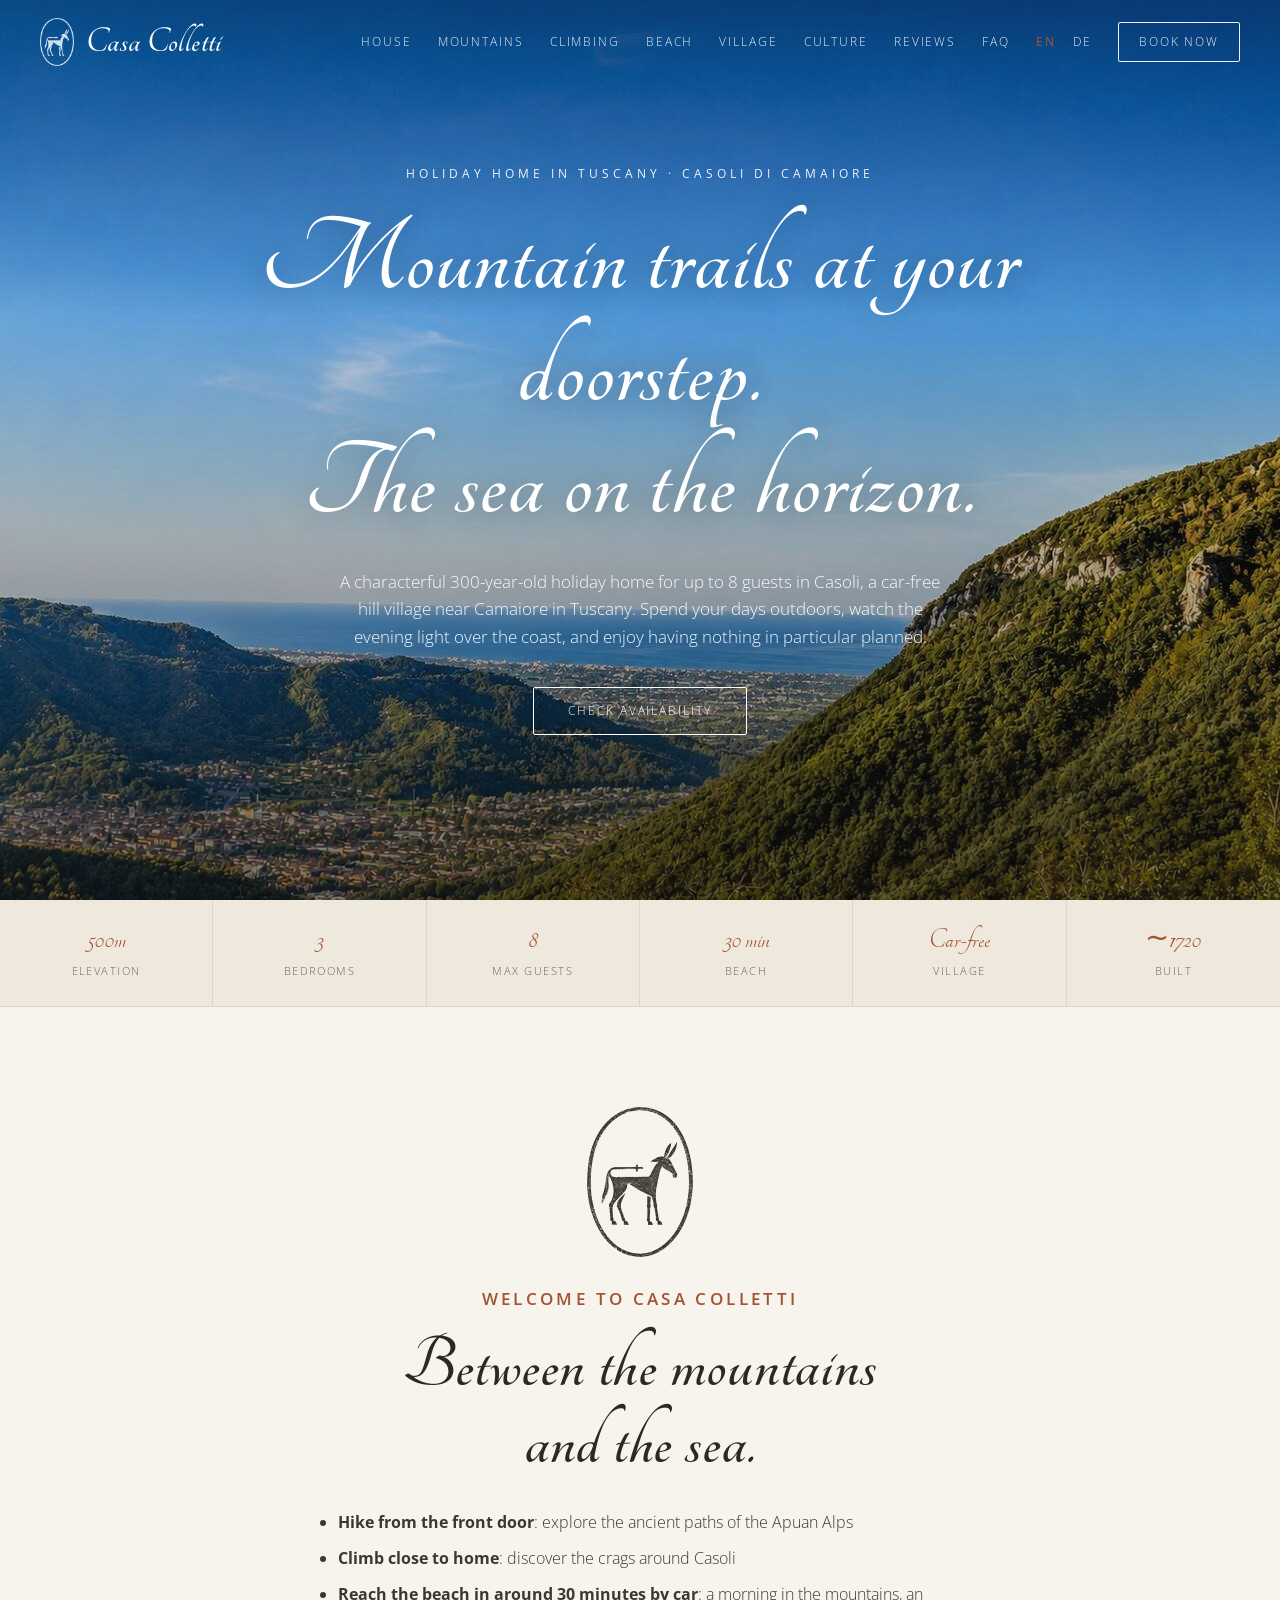
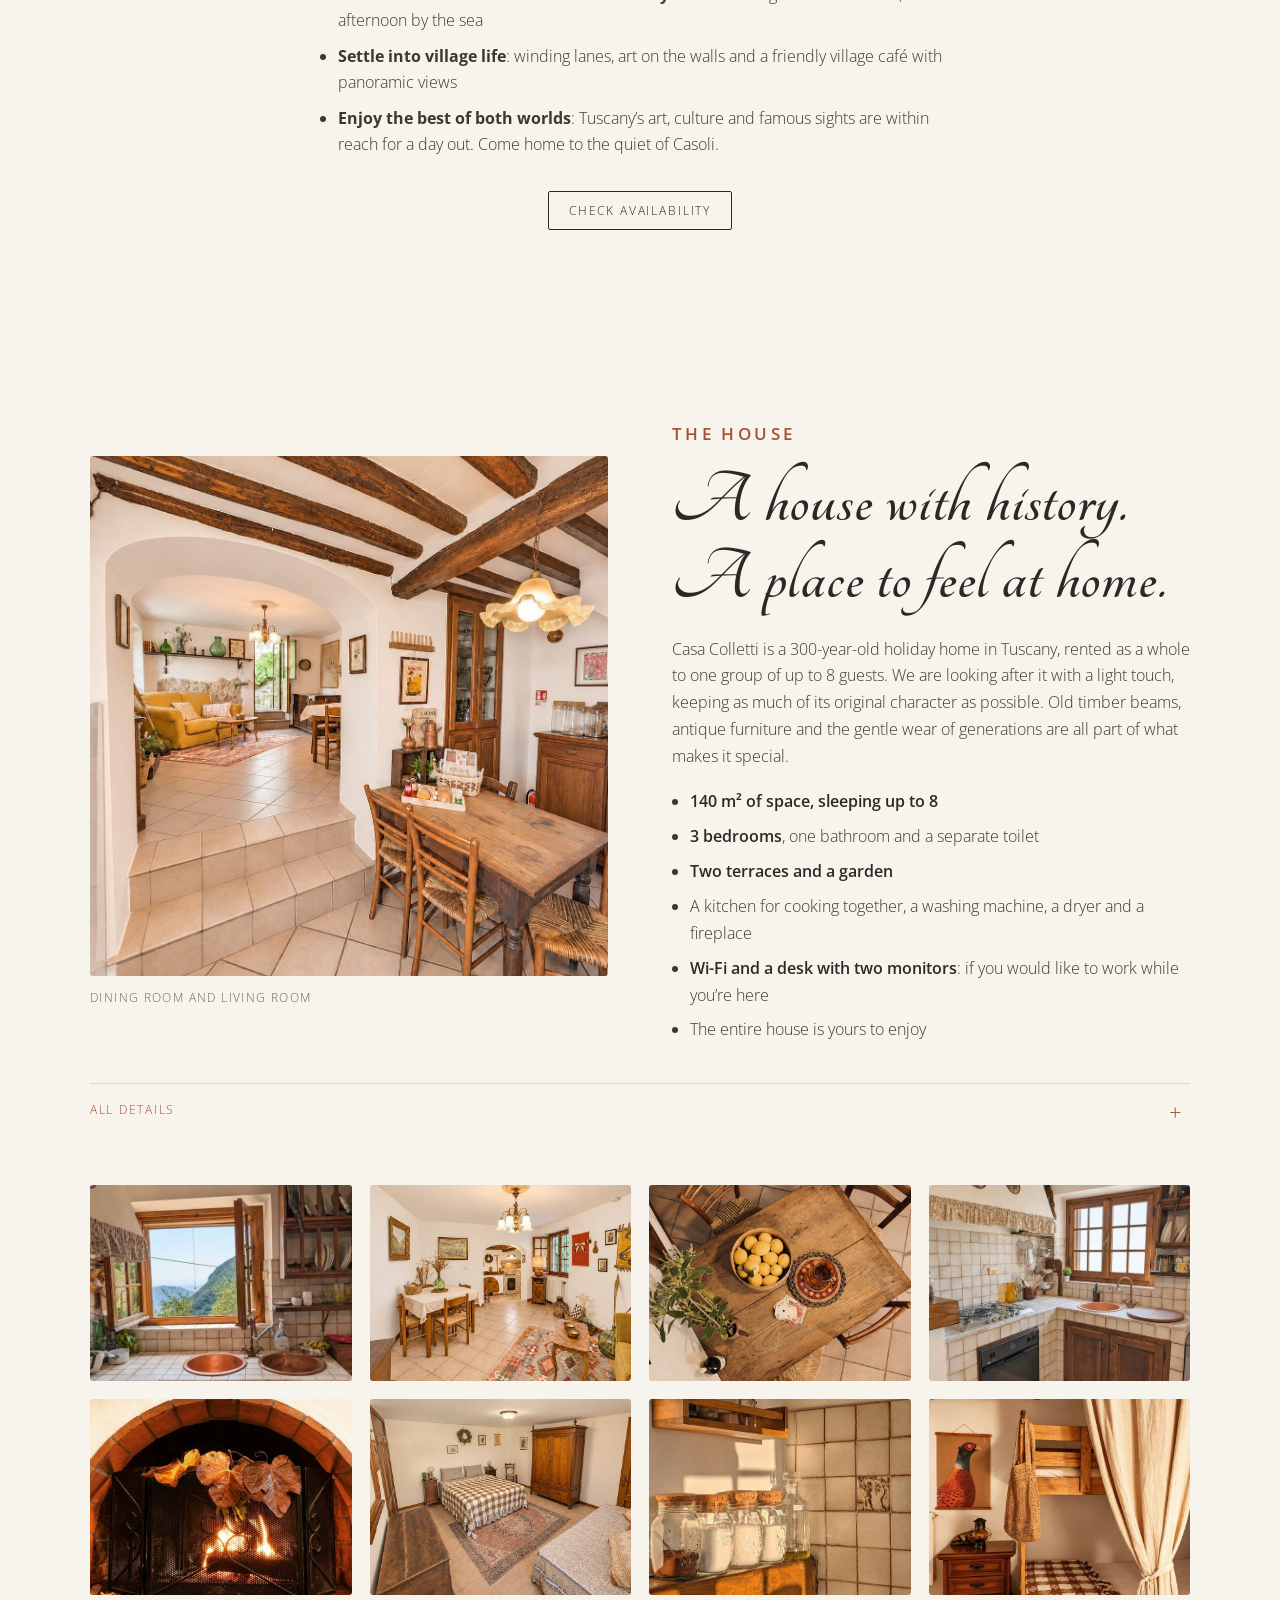
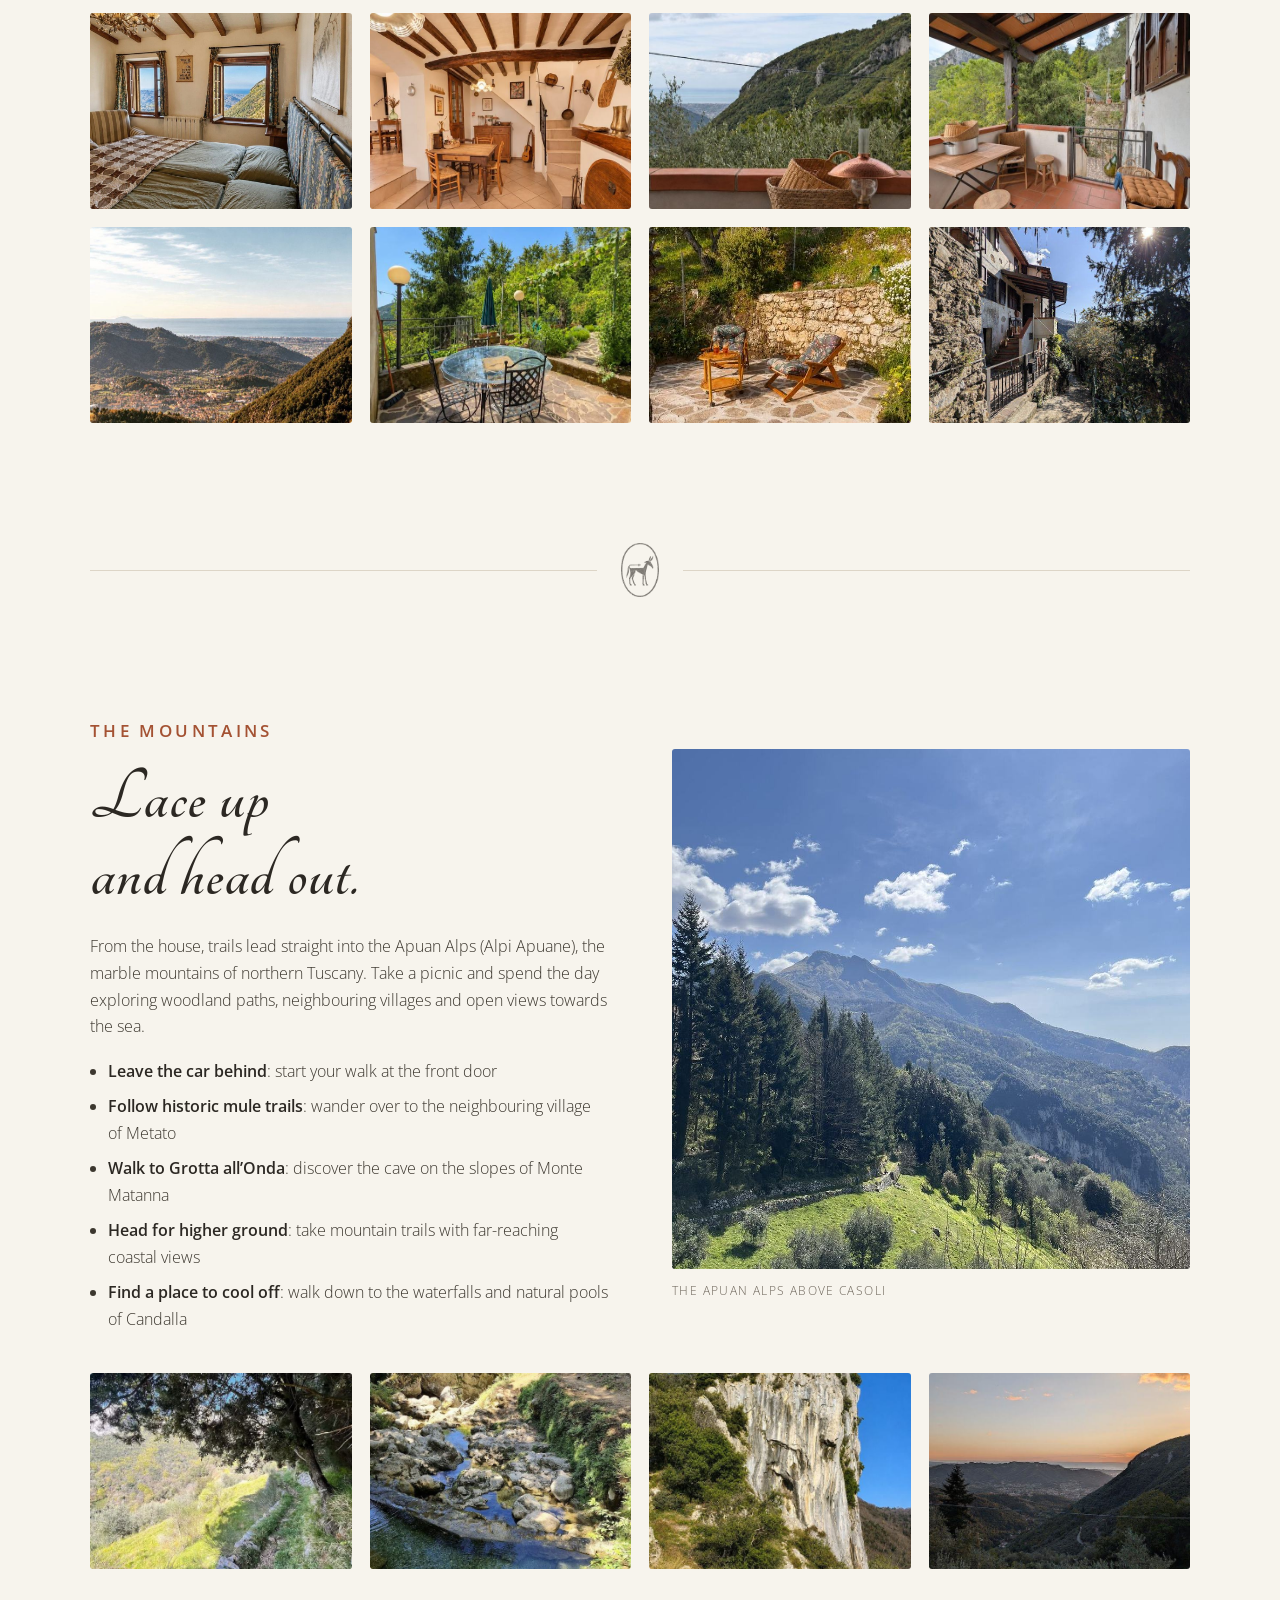
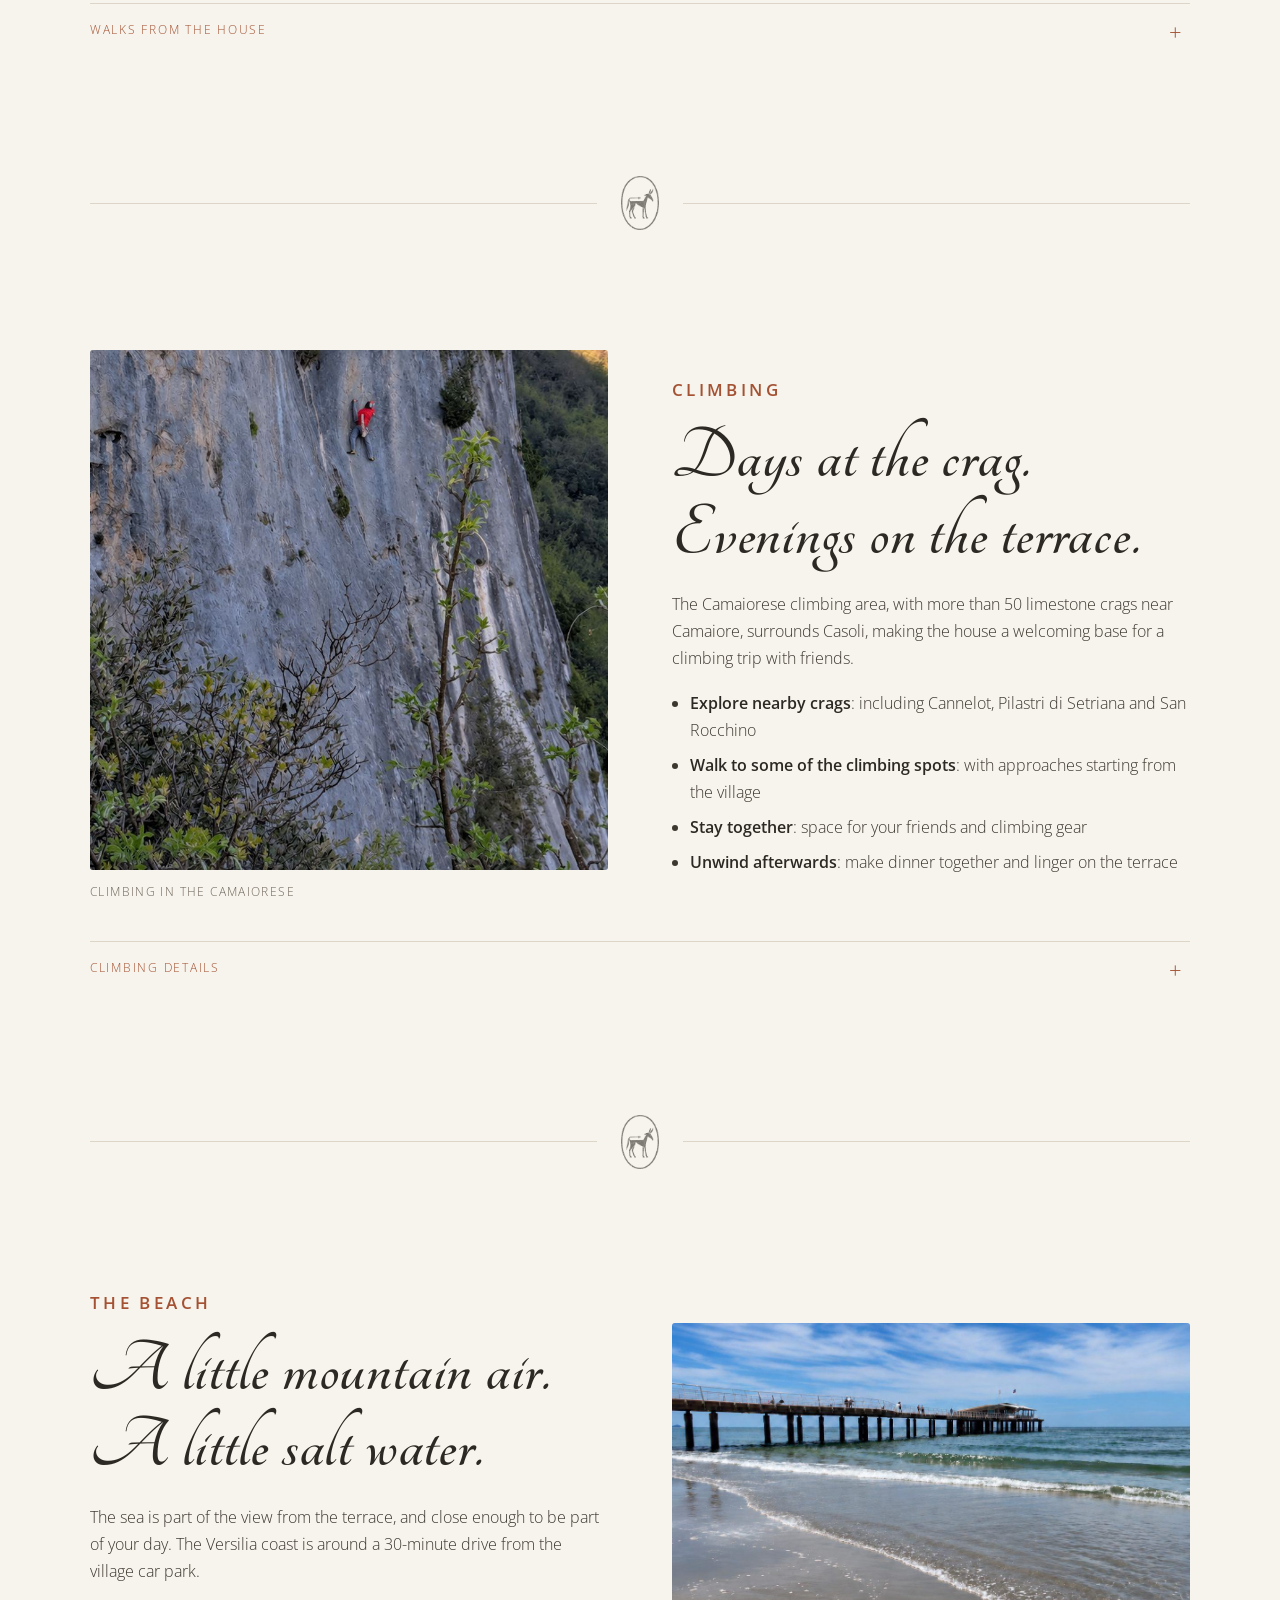
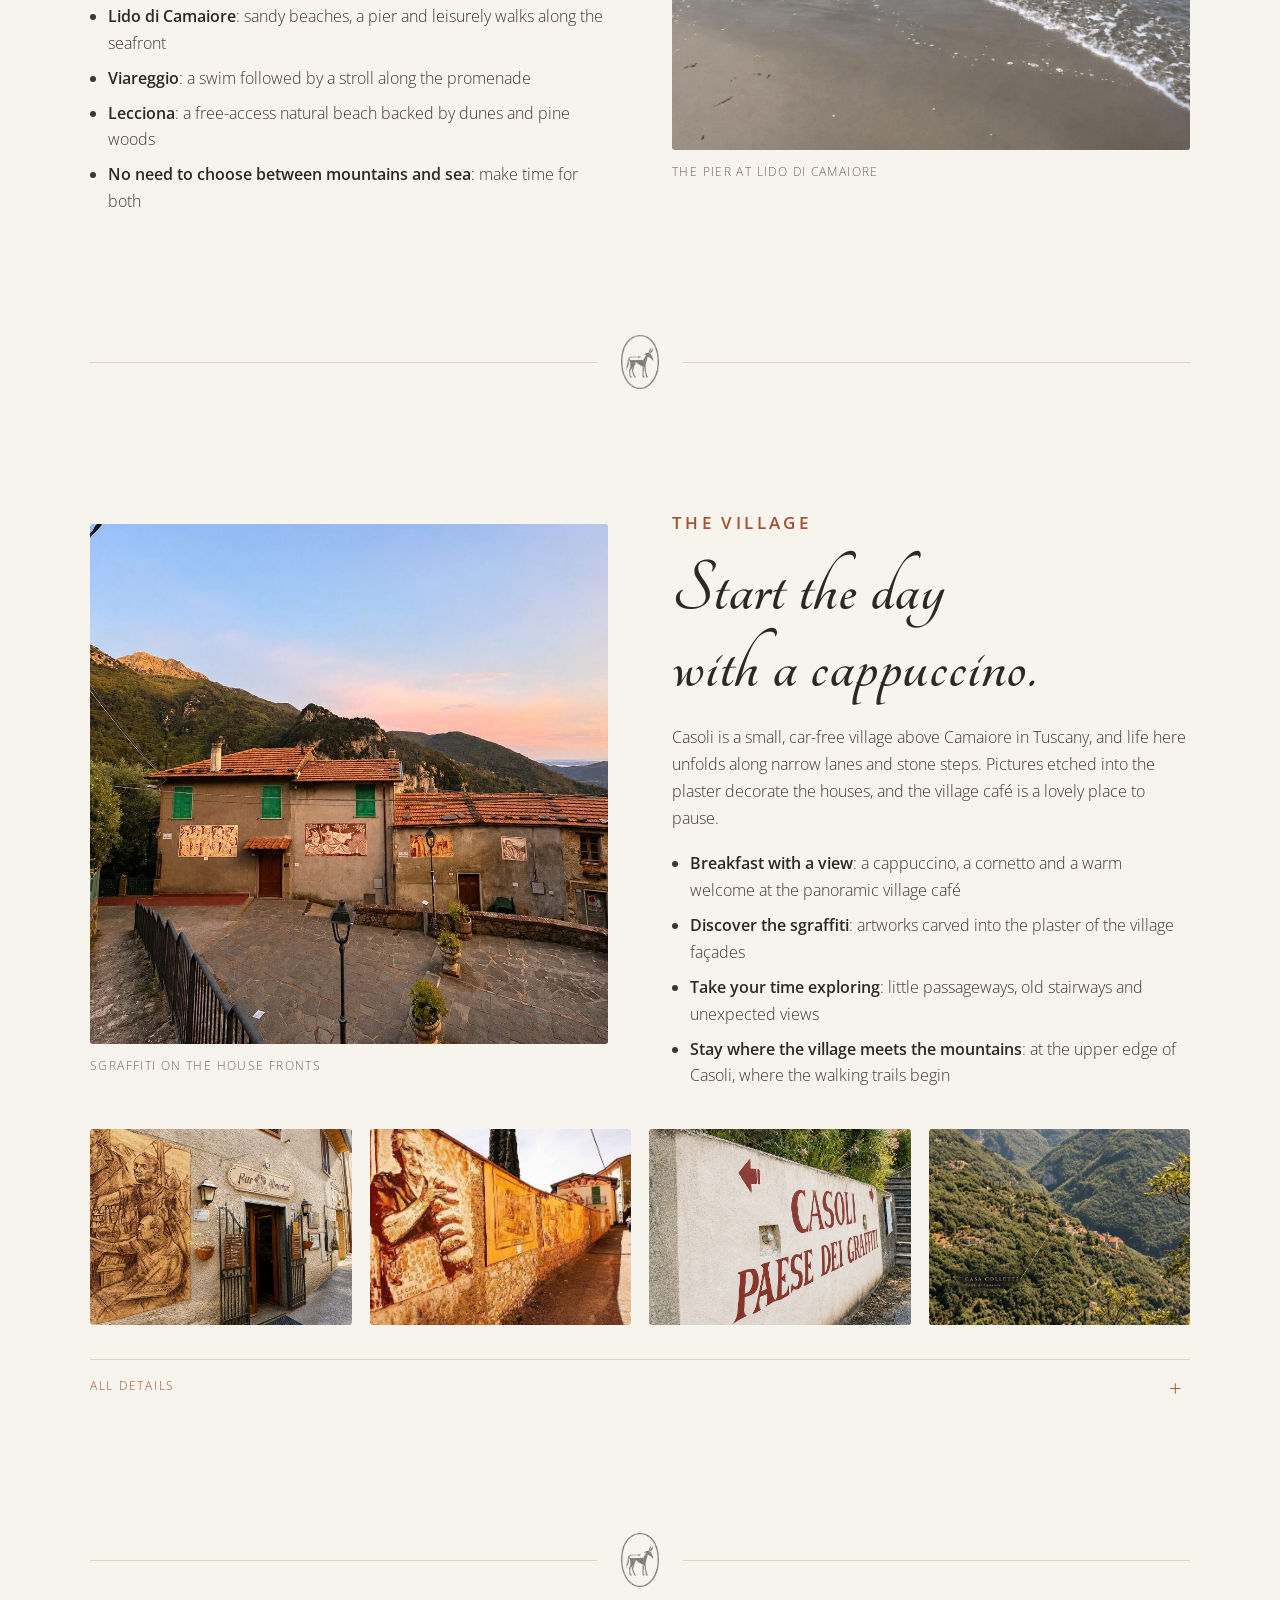
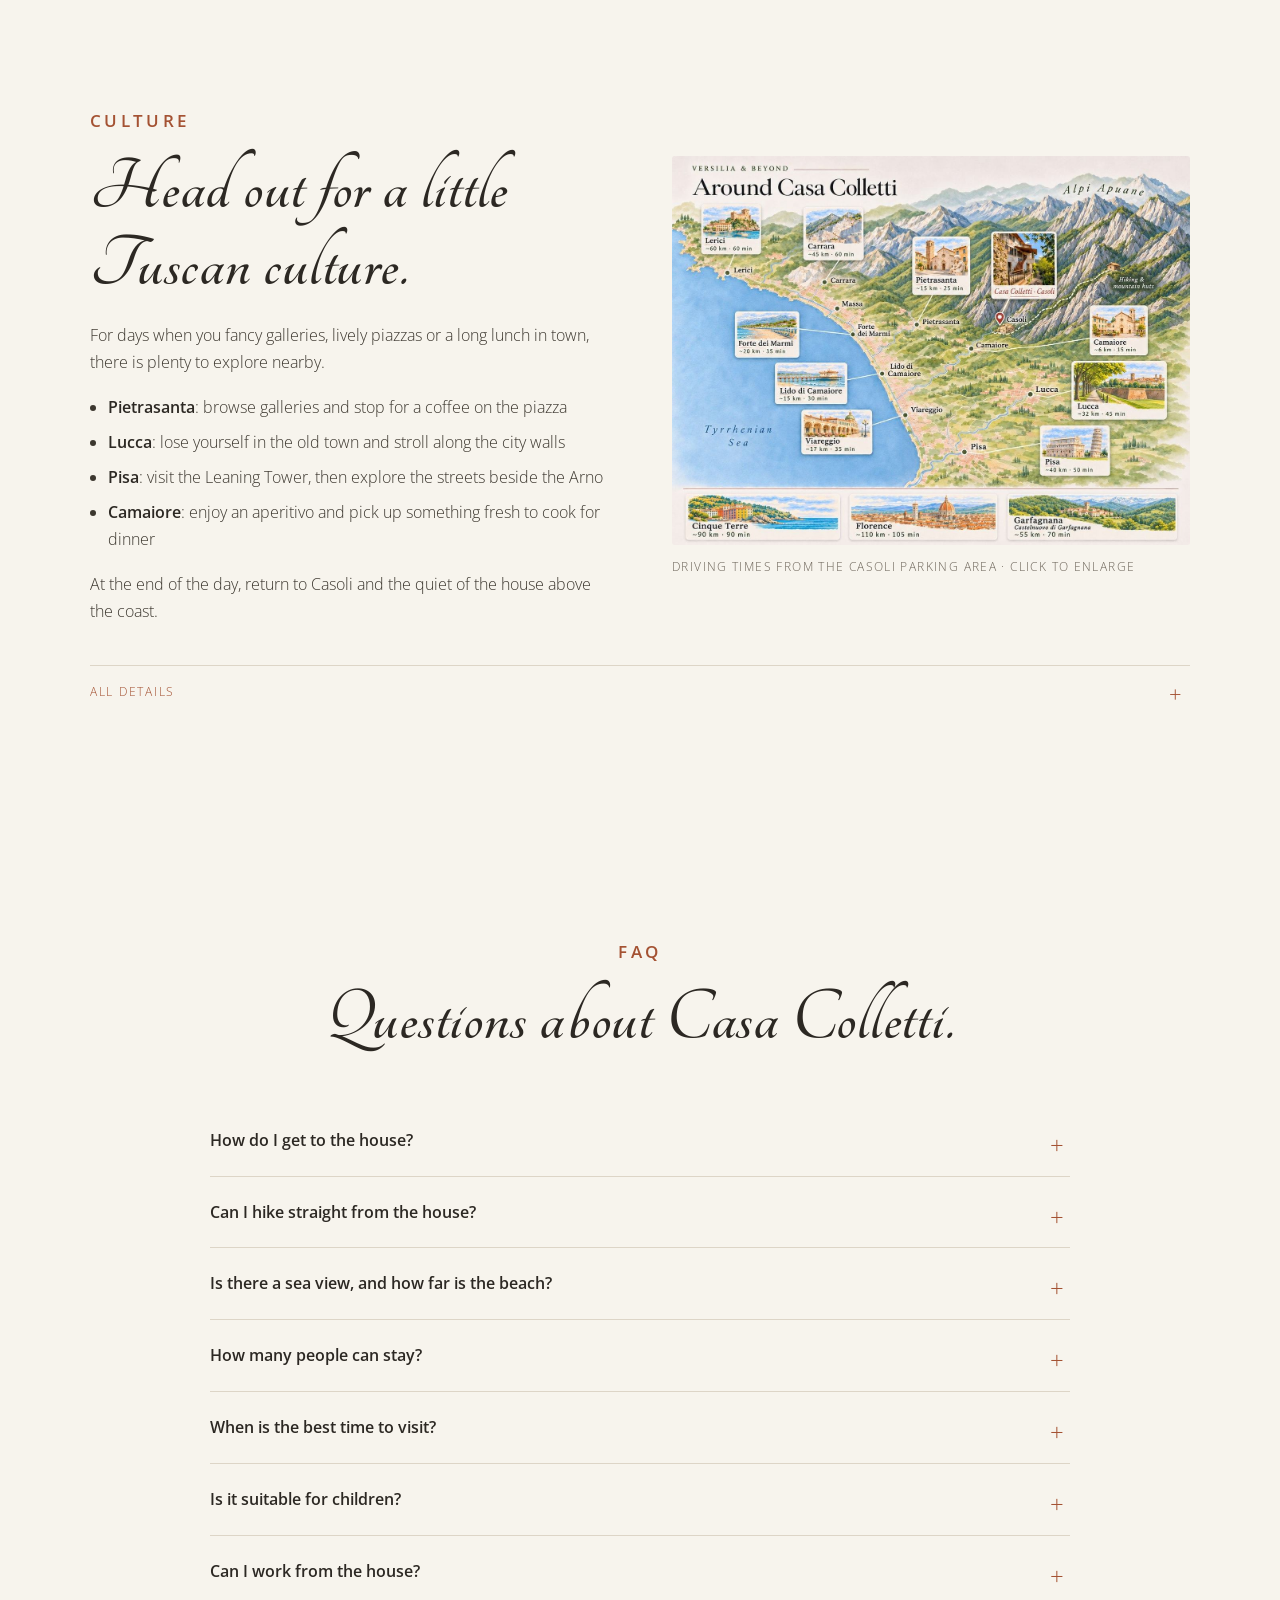
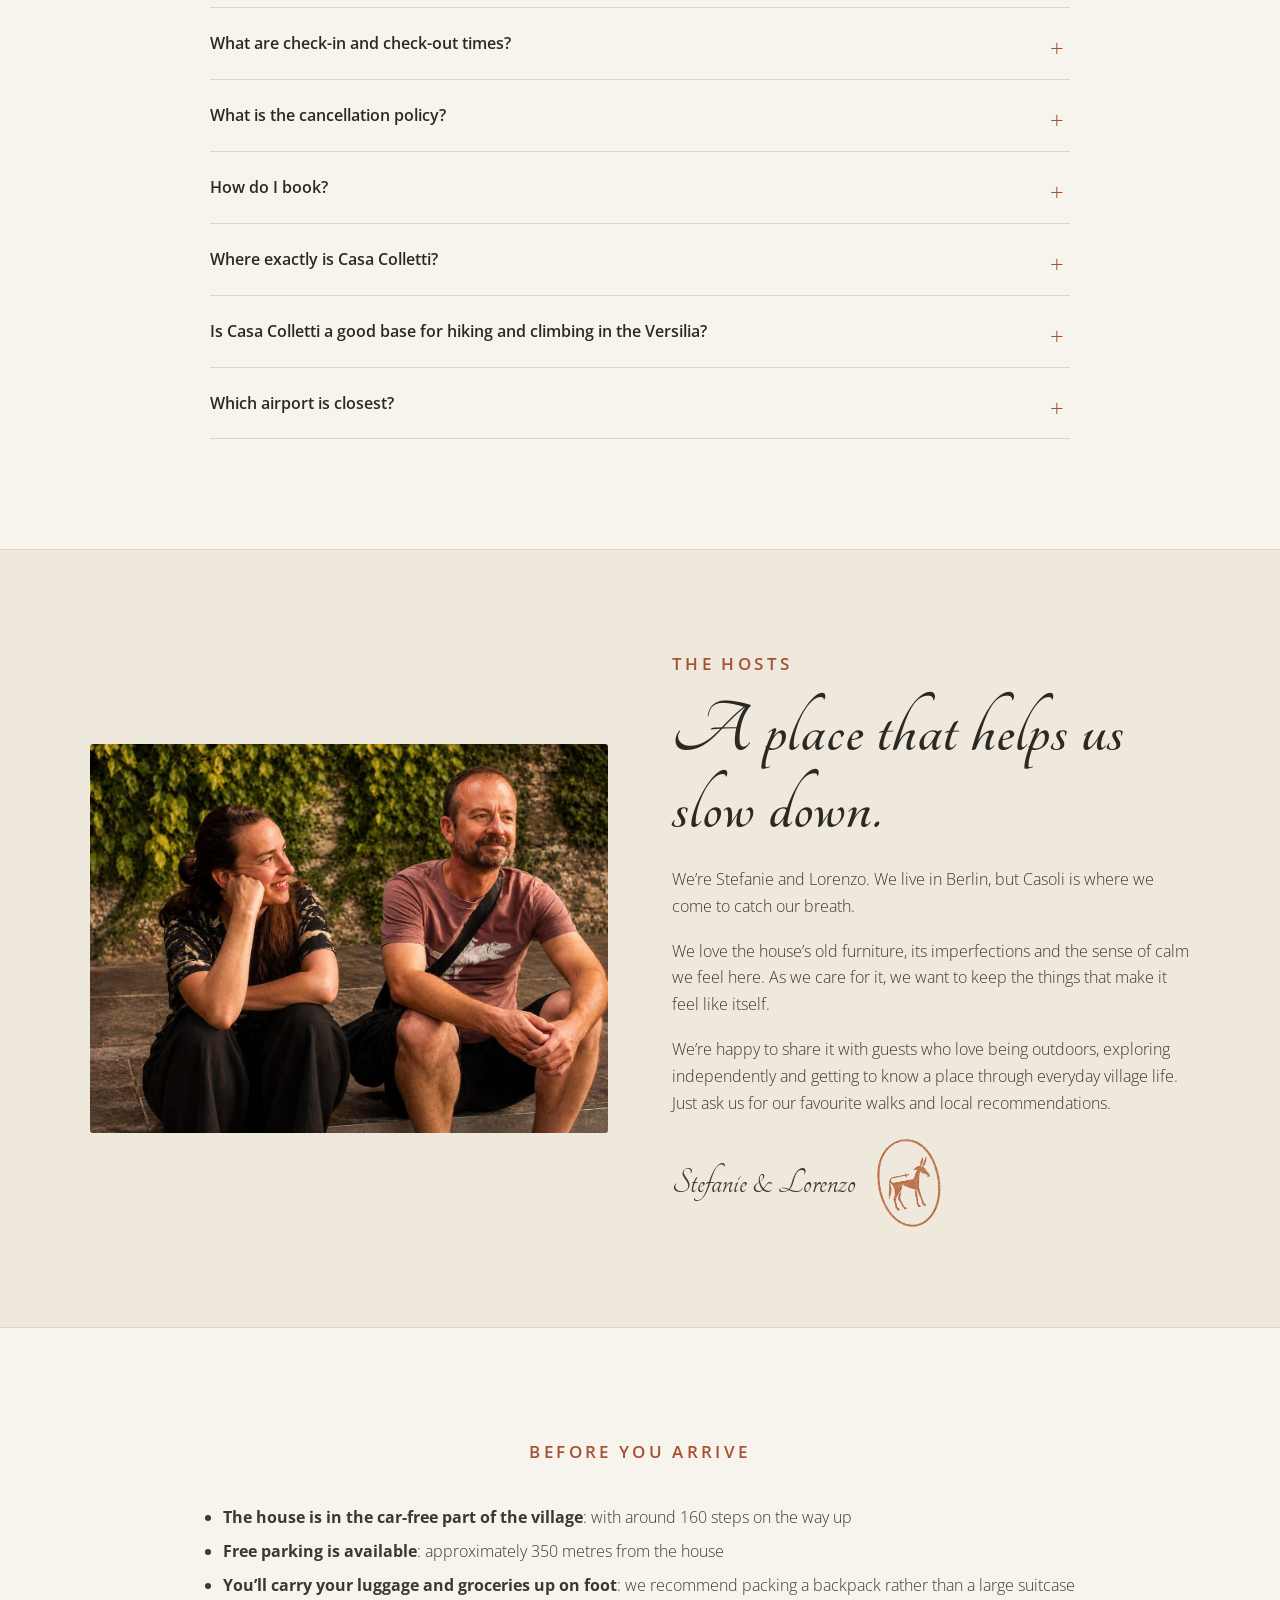
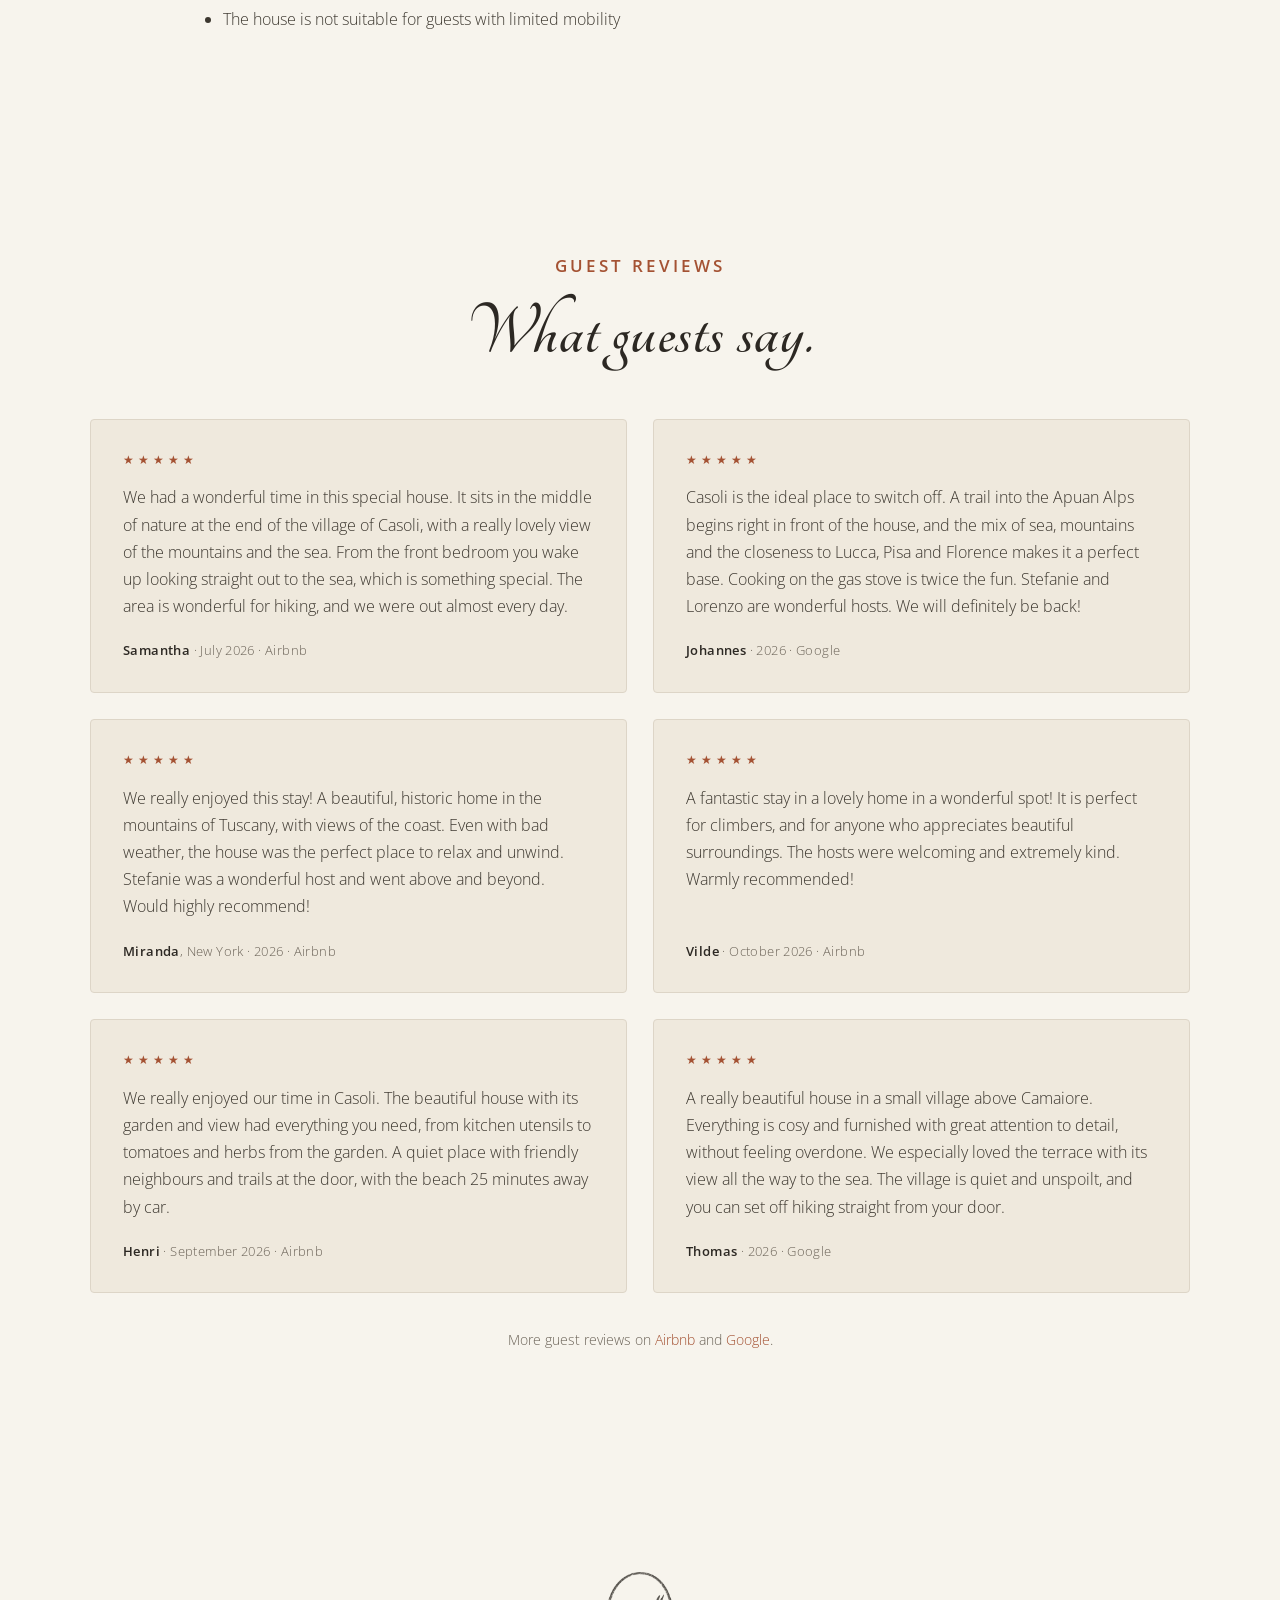
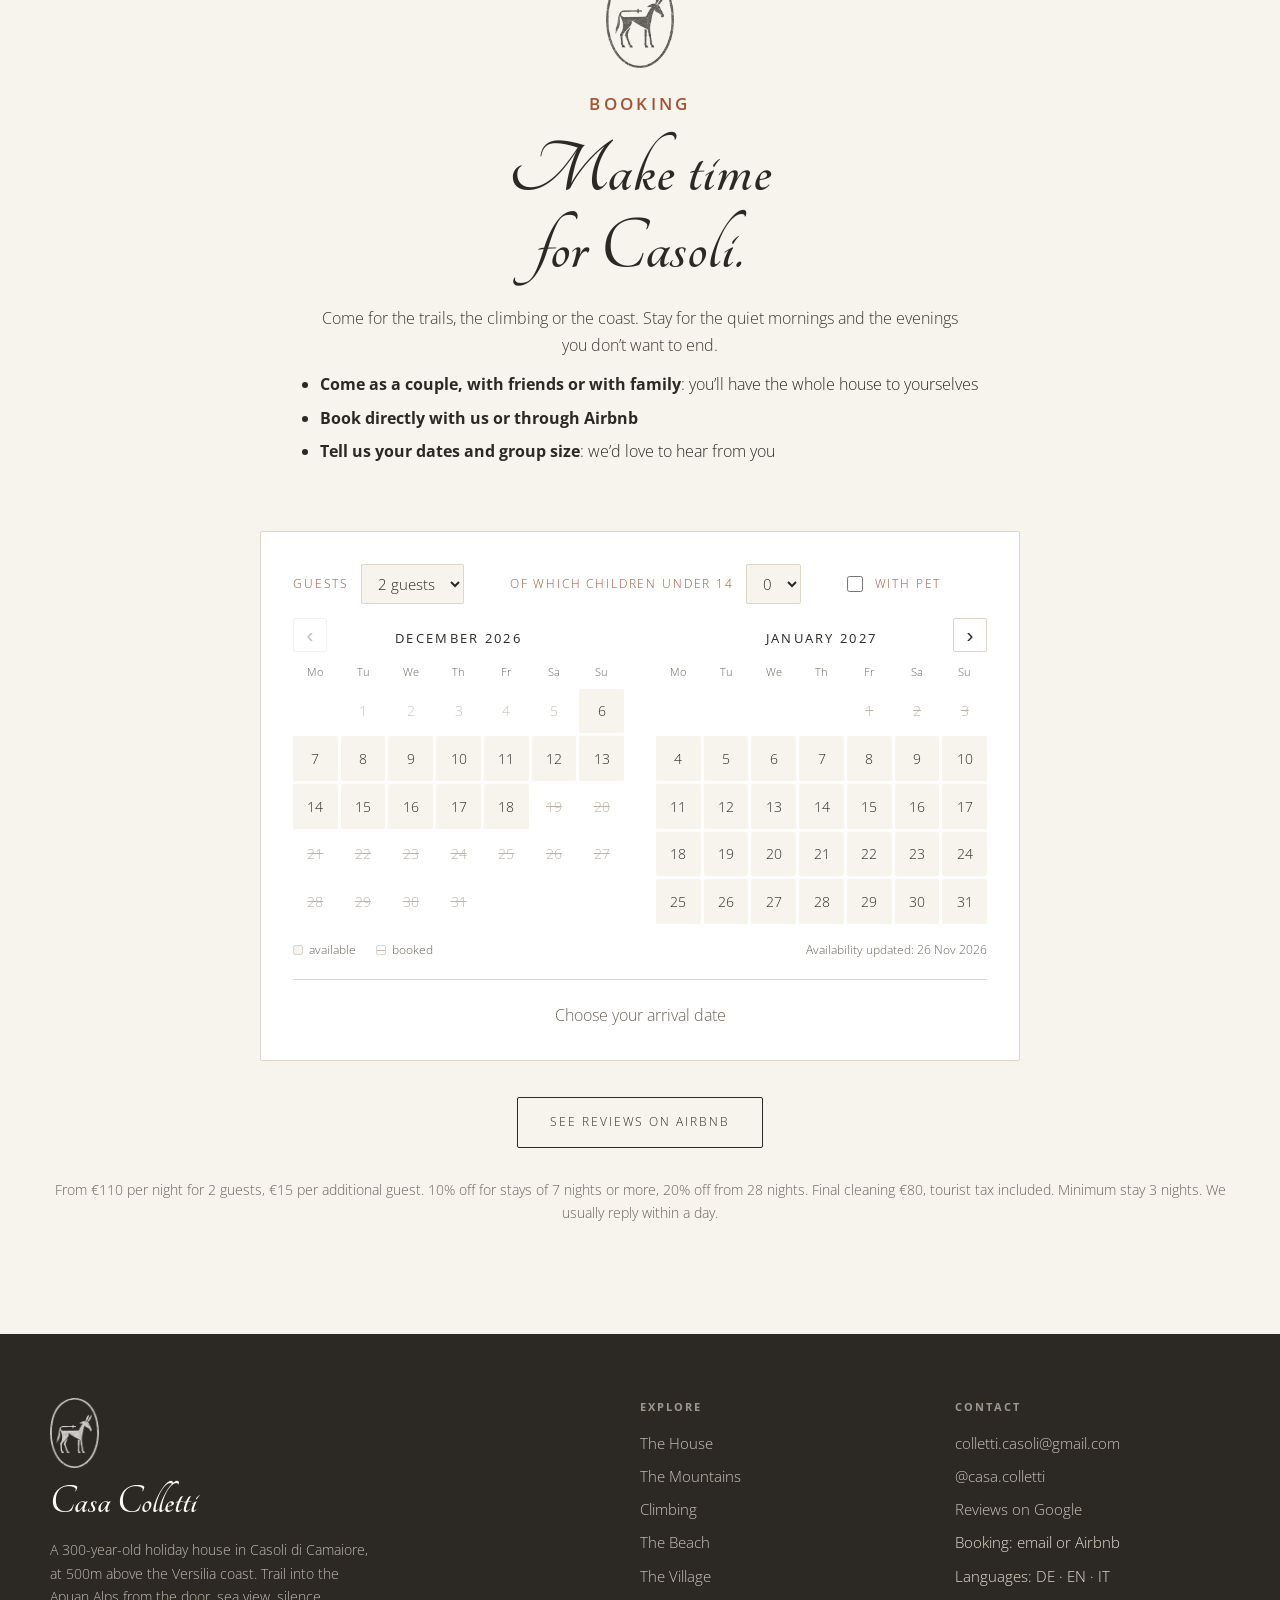
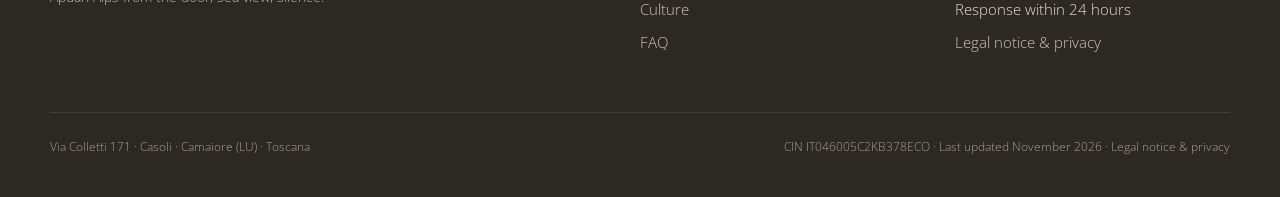
==== index.html @ 476b8777 "Fix VacationRental structured data" ====
<!DOCTYPE html>
<html lang="en">
<head>
<meta charset="UTF-8" />
<meta name="viewport" content="width=device-width, initial-scale=1.0" />
<title>Holiday Home in Tuscany with Hiking &amp; Sea Views | Casa Colletti</title>
<meta name="description" content="Casa Colletti is a 300-year-old holiday home in Tuscany for up to 8 guests, in Casoli near Camaiore. Hiking into the Apuan Alps from the door, climbing nearby, the beach in 30 minutes, Lucca in 45." />
<meta name="keywords" content="Casa Colletti, Casoli, Camaiore, Versilia, Tuscany, Apuan Alps, Alpi Apuane, holiday house, hiking, climbing, sea view, paese dei graffiti" />
<meta property="og:title" content="Holiday Home in Tuscany with Hiking &amp; Sea Views | Casa Colletti" />
<meta property="og:description" content="Mountain trails at your doorstep, the sea on the horizon. A 300-year-old holiday house in the Tuscan hill village of Casoli." />
<meta property="og:type" content="website" />
<link rel="canonical" href="https://www.casa-colletti.com/" />
<link rel="alternate" hreflang="en" href="https://www.casa-colletti.com/" />
<link rel="alternate" hreflang="de" href="https://www.casa-colletti.com/de.html" />
<link rel="alternate" hreflang="x-default" href="https://www.casa-colletti.com/" />
<meta property="og:url" content="https://www.casa-colletti.com/" />
<meta property="og:locale" content="en_GB" />
<meta property="og:site_name" content="Casa Colletti" />
<meta property="og:image" content="https://www.casa-colletti.com/images/hero-valley-sea.jpg" />
<meta property="og:image" content="https://www.casa-colletti.com/images/casa-colletti-on-the-hillside-above.jpg" />
<meta name="twitter:card" content="summary_large_image" />
<meta name="geo.region" content="IT-LU" />
<meta name="geo.placename" content="Casoli di Camaiore" />
<meta name="geo.position" content="43.9617;10.3269" />
<meta name="ICBM" content="43.9617, 10.3269" />
<script type="application/ld+json">
{
 "@context": "https://schema.org",
 "@type": "VacationRental",
 "priceRange": "€110 to €240 per night",
 "@id": "https://www.casa-colletti.com/#casa-colletti",
 "name": "Casa Colletti",
 "url": "https://www.casa-colletti.com/",
 "description": "300-year-old holiday house for up to 8 guests in the car-free hill village of Casoli (Camaiore, Tuscany), 500 m above the Versilia coast. Hiking trails into the Apuan Alps (Alpi Apuane) start at the door, climbing crags of the Camaiorese nearby, beach at Lido di Camaiore 30 minutes by car.",
 "image": [
  "https://www.casa-colletti.com/images/casa-colletti-on-the-hillside-above.jpg",
  "https://www.casa-colletti.com/images/the-lane-up-to-casa-colletti.jpg",
  "https://www.casa-colletti.com/images/terrace-table-with-a-view-down.jpg",
  "https://www.casa-colletti.com/images/arched-passage-from-the-dining-room.jpg",
  "https://www.casa-colletti.com/images/dining-room-and-living-room-with.jpg",
  "https://www.casa-colletti.com/images/copper-sinks-under-the-kitchen-window.jpg",
  "https://www.casa-colletti.com/images/kitchen-with-gas-stove-and-oven.jpg",
  "https://www.casa-colletti.com/images/dining-area-with-beamed-ceiling-and.jpg",
  "https://www.casa-colletti.com/images/fire-in-the-fireplace.jpg",
  "https://www.casa-colletti.com/images/bedroom-with-wooden-wardrobe.jpg",
  "https://www.casa-colletti.com/images/bunk-bed-with-linen-curtain.jpg",
  "https://www.casa-colletti.com/images/bedroom-with-two-windows-and-a.jpg",
  "https://www.casa-colletti.com/images/covered-terrace-with-table-and-benches.jpg",
  "https://www.casa-colletti.com/images/back-terrace-with-table-and-garden.jpg",
  "https://www.casa-colletti.com/images/garden-with-deck-chairs-and-stone.jpg",
  "https://www.casa-colletti.com/images/view-from-casoli-over-camaiore-to.jpg",
  "https://www.casa-colletti.com/images/hero-valley-sea.jpg"
 ],
 "inLanguage": "en",
 "address": {
  "@type": "PostalAddress",
  "streetAddress": "Via Colletti 171",
  "addressLocality": "Casoli di Camaiore",
  "addressRegion": "LU",
  "addressCountry": "IT"
 },
 "geo": {
  "@type": "GeoCoordinates",
  "latitude": 43.961847,
  "longitude": 10.324581
 },
 "containedInPlace": {
  "@type": "Place",
  "name": "Casoli di Camaiore, Versilia, Toscana"
 },
 "containsPlace": {
  "@type": "Accommodation",
  "additionalType": "EntirePlace",
  "numberOfBedrooms": 3,
  "numberOfFullBathrooms": 1,
  "numberOfPartialBathrooms": 1,
  "bed": {
   "@type": "BedDetails",
   "numberOfBeds": 8
  },
  "occupancy": {
   "@type": "QuantitativeValue",
   "value": 8
  },
  "floorSize": {
   "@type": "QuantitativeValue",
   "value": 140,
   "unitCode": "MTK"
  },
  "amenityFeature": [
   {
    "@type": "LocationFeatureSpecification",
    "name": "Wi-Fi",
    "value": true
   },
   {
    "@type": "LocationFeatureSpecification",
    "name": "Workspace with two monitors",
    "value": true
   },
   {
    "@type": "LocationFeatureSpecification",
    "name": "Fireplace",
    "value": true
   },
   {
    "@type": "LocationFeatureSpecification",
    "name": "Kitchen",
    "value": true
   },
   {
    "@type": "LocationFeatureSpecification",
    "name": "Gas stove",
    "value": true
   },
   {
    "@type": "LocationFeatureSpecification",
    "name": "Dishwasher",
    "value": true
   },
   {
    "@type": "LocationFeatureSpecification",
    "name": "Washing machine",
    "value": true
   },
   {
    "@type": "LocationFeatureSpecification",
    "name": "Dryer",
    "value": true
   },
   {
    "@type": "LocationFeatureSpecification",
    "name": "Two terraces",
    "value": true
   },
   {
    "@type": "LocationFeatureSpecification",
    "name": "Garden",
    "value": true
   },
   {
    "@type": "LocationFeatureSpecification",
    "name": "Sea view",
    "value": true
   },
   {
    "@type": "LocationFeatureSpecification",
    "name": "Mountain view",
    "value": true
   },
   {
    "@type": "LocationFeatureSpecification",
    "name": "Free parking nearby",
    "value": true
   }
  ]
 },
 "checkinTime": "12:00",
 "checkoutTime": "16:00",
 "email": "colletti.casoli@gmail.com",
 "identifier": "CIN IT046005C2KB378ECO",
 "knowsLanguage": [
  "de",
  "en",
  "it"
 ],
 "sameAs": [
  "https://www.airbnb.de/rooms/1688939099606951713",
  "https://www.instagram.com/casa.colletti/",
  "https://share.google/Dw5e98mey6lZCneYt"
 ],
 "alternateName": "Casa Colletti, Casoli di Camaiore, Tuscany"
}
</script>
<script type="application/ld+json">
{
 "@context": "https://schema.org",
 "@type": "FAQPage",
 "inLanguage": "en",
 "mainEntity": [
  {
   "@type": "Question",
   "name": "How do I get to the house?",
   "acceptedAnswer": {
    "@type": "Answer",
    "text": "Casa Colletti sits in the car-free heart of Casoli, and that is a big part of its charm. You park for free about 350m below the house and walk up around 160 steps, roughly 10 minutes. Luggage and groceries are carried up by hand, so a backpack is easier than a big suitcase. Because of the steps, the house is unfortunately not suitable for guests with limited mobility."
   }
  },
  {
   "@type": "Question",
   "name": "Can I hike straight from the house?",
   "acceptedAnswer": {
    "@type": "Answer",
    "text": "Yes! A trail starts right at the front door and takes you into the Apuan Alps nature park. You can leave the car where it is for the whole day."
   }
  },
  {
   "@type": "Question",
   "name": "Is there a sea view, and how far is the beach?",
   "acceptedAnswer": {
    "@type": "Answer",
    "text": "Yes, from the terrace you look out over the Versilia coast to the sea. Lido di Camaiore is about 30 minutes by car, Forte dei Marmi and Viareggio about 35 minutes."
   }
  },
  {
   "@type": "Question",
   "name": "How many people can stay?",
   "acceptedAnswer": {
    "@type": "Answer",
    "text": "Up to 8 guests: three bedrooms with eight beds, 140m² on two floors, one bathroom with shower and bathtub plus a separate WC. The whole house, both terraces and the garden are just for you."
   }
  },
  {
   "@type": "Question",
   "name": "When is the best time to visit?",
   "acceptedAnswer": {
    "@type": "Answer",
    "text": "Casa Colletti is lovely all year round. Spring (April to early June) and autumn (September and October) are perfect for hiking, with mild days and clear views. In summer the beach is calling, and in winter the fireplace makes the house cosy."
   }
  },
  {
   "@type": "Question",
   "name": "Is it suitable for children?",
   "acceptedAnswer": {
    "@type": "Answer",
    "text": "Children are very welcome! If they can manage the 160 steps on their own, they will love the village and the trails. A pushchair cannot be taken up to the house, so a baby carrier is the better choice. There is no pool, but the natural pools in the Candalla valley are a wonderful alternative in summer."
   }
  },
  {
   "@type": "Question",
   "name": "Can I work from the house?",
   "acceptedAnswer": {
    "@type": "Answer",
    "text": "Yes. The WiFi is reliable, and there is a workspace with two monitors. Work in the morning, walk into the mountains in the afternoon."
   }
  },
  {
   "@type": "Question",
   "name": "What are check-in and check-out times?",
   "acceptedAnswer": {
    "@type": "Answer",
    "text": "Check-in is from 12:00, check-out until 16:00. We send you all the details for your arrival after booking. If you would like to arrive earlier or leave later, just ask and we will do our best."
   }
  },
  {
   "@type": "Question",
   "name": "What is the cancellation policy?",
   "acceptedAnswer": {
    "@type": "Answer",
    "text": "We know plans can change. If you cancel 14 days or more before arrival, you get a full refund. Between 14 and 7 days before arrival we charge 30% of the booking. Cancellations less than 7 days before arrival cannot be refunded."
   }
  },
  {
   "@type": "Question",
   "name": "How do I book?",
   "acceptedAnswer": {
    "@type": "Answer",
    "text": "Just write to us at colletti.casoli@gmail.com with your dates, or book via Airbnb. The minimum stay is 3 nights. We usually reply within a day."
   }
  },
  {
   "@type": "Question",
   "name": "Where exactly is Casa Colletti?",
   "acceptedAnswer": {
    "@type": "Answer",
    "text": "Casa Colletti is a holiday house in Casoli, a hill village in the municipality of Camaiore (province of Lucca, Tuscany), at 500m above the Versilia coast. The beach at Lido di Camaiore is about 30 minutes by car, Lucca about 45 minutes and Pisa about 50 minutes."
   }
  },
  {
   "@type": "Question",
   "name": "Is Casa Colletti a good base for hiking and climbing in the Versilia?",
   "acceptedAnswer": {
    "@type": "Answer",
    "text": "Yes. Trails into the Apuan Alps start at the front door, and the house sits in the middle of the Camaiorese climbing area with crags such as Cannelot, Pilastro di Setriana and San Rocchino. Some of them can be reached on foot from the village."
   }
  },
  {
   "@type": "Question",
   "name": "Which airport is closest?",
   "acceptedAnswer": {
    "@type": "Answer",
    "text": "Pisa airport is the closest, about 50 minutes by car. Florence airport is about 1 hour 30 minutes away. A car is useful for day trips, and you leave it at the free car park below the village."
   }
  }
 ]
}
</script>

<link rel="preload" href="fonts/open-sans-latin.woff2" as="font" type="font/woff2" crossorigin />
<style>
@font-face{font-family:'Open Sans';font-style:normal;font-weight:300 800;font-stretch:100%;font-display:swap;src:url(fonts/open-sans-latin.woff2) format('woff2');unicode-range: U+0000-00FF, U+0131, U+0152-0153, U+02BB-02BC, U+02C6, U+02DA, U+02DC, U+0304, U+0308, U+0329, U+2000-206F, U+20AC, U+2122, U+2191, U+2193, U+2212, U+2215, U+FEFF, U+FFFD;}
@font-face{font-family:'Tangerine';font-style:normal;font-weight:400;font-display:swap;src:url(fonts/tangerine-400-latin.woff2) format('woff2');unicode-range: U+0000-00FF, U+0131, U+0152-0153, U+02BB-02BC, U+02C6, U+02DA, U+02DC, U+0304, U+0308, U+0329, U+2000-206F, U+20AC, U+2122, U+2191, U+2193, U+2212, U+2215, U+FEFF, U+FFFD;}
@font-face{font-family:'Tangerine';font-style:normal;font-weight:700;font-display:swap;src:url(fonts/tangerine-700-latin.woff2) format('woff2');unicode-range: U+0000-00FF, U+0131, U+0152-0153, U+02BB-02BC, U+02C6, U+02DA, U+02DC, U+0304, U+0308, U+0329, U+2000-206F, U+20AC, U+2122, U+2191, U+2193, U+2212, U+2215, U+FEFF, U+FFFD;}
</style>
<style>
  :root{
    --ink:#2c2823;
    --soft:#6b6358;
    --line:#ddd5c7;
    --paper:#f7f4ed;
    --paper-2:#efe9dd;
    --terra:#a45233;
    --terra-dark:#8a4329;
    --green:#4d5a44;
    --serif:'Tangerine', 'Cormorant Garamond', Georgia, serif;
    --sans:'Open Sans', -apple-system, BlinkMacSystemFont, 'Segoe UI', sans-serif;
  }
  *{box-sizing:border-box;margin:0;padding:0}
  html{scroll-behavior:smooth}
  body{
    font-family:var(--sans);
    color:var(--ink);
    background:var(--paper);
    font-weight:300;
    line-height:1.65;
    -webkit-font-smoothing:antialiased;
  }
  img{display:block;max-width:100%}
  a{color:inherit;text-decoration:none}

  /* ---------- NAV ---------- */
  header.nav{
    position:fixed;top:0;left:0;right:0;z-index:50;
    display:flex;align-items:center;justify-content:space-between;
    padding:18px 40px;
    background:rgba(247,244,237,0);
    transition:background .4s ease, padding .4s ease, box-shadow .4s ease;
  }
  header.nav.scrolled{
    background:rgba(247,244,237,.96);
    box-shadow:0 1px 0 var(--line);
    padding:12px 40px;
  }
  .brand{
    font-family:var(--serif);
    font-size:2.3rem;font-weight:700;letter-spacing:.01em;line-height:1;
    color:#fff;transition:color .4s ease;
  }
  header.nav.scrolled .brand{color:var(--ink)}
  nav.menu{display:flex;align-items:center;gap:26px}
  nav.menu a{
    font-size:.74rem;letter-spacing:.16em;text-transform:uppercase;
    color:#fff;opacity:.92;transition:color .4s ease, opacity .2s ease;
  }
  header.nav.scrolled nav.menu a{color:var(--ink)}
  nav.menu a:hover{opacity:.6}
  .lang{display:flex;gap:6px;font-size:.72rem;letter-spacing:.12em}
  .lang a.active{color:var(--terra);font-weight:500}
  .lang span{opacity:.5}
  .btn{
    display:inline-block;border:1px solid currentColor;
    padding:9px 20px;font-size:.72rem;letter-spacing:.16em;text-transform:uppercase;
    border-radius:2px;transition:background .25s ease,color .25s ease;
  }
  nav.menu .btn{color:#fff}
  header.nav.scrolled nav.menu .btn{color:var(--terra)}
  nav.menu .btn:hover{background:var(--terra);border-color:var(--terra);color:#fff;opacity:1}
  .menu-toggle{display:none;background:none;border:none;cursor:pointer;color:#fff}
  header.nav.scrolled .menu-toggle{color:var(--ink)}

  /* ---------- HERO ---------- */
  .hero{
    position:relative;height:100vh;min-height:600px;
    display:flex;align-items:center;justify-content:center;text-align:center;
    color:#fff;overflow:hidden;
    background:linear-gradient(160deg,#7d8a72,#5a6450);
  }
  .hero img.bg{
    position:absolute;inset:0;width:100%;height:100%;object-fit:cover;
    z-index:0;
  }
  .hero::after{
    content:"";position:absolute;inset:0;z-index:1;
    background:linear-gradient(180deg,rgba(20,18,15,.45),rgba(20,18,15,.15) 35%,rgba(20,18,15,.55));
  }
  .hero-inner{position:relative;z-index:2;padding:0 24px;max-width:900px}
  .eyebrow{
    font-size:.78rem;letter-spacing:.32em;text-transform:uppercase;
    opacity:.92;margin-bottom:22px;
  }
  .hero h1{
    font-family:var(--serif);font-weight:700;
    font-size:clamp(3.6rem,9vw,7rem);line-height:1;letter-spacing:.01em;
    text-shadow:0 2px 30px rgba(0,0,0,.3);
  }
  .hero p.sub{
    margin:26px auto 0;max-width:620px;font-size:1.05rem;font-weight:300;opacity:.95;
  }
  .hero .btn.book{
    margin-top:36px;border-color:#fff;color:#fff;padding:13px 34px;font-size:.76rem;
  }
  .hero .btn.book:hover{background:#fff;color:var(--ink)}

  /* ---------- FACT STRIP ---------- */
  .strip{
    display:grid;grid-template-columns:repeat(6,1fr);
    background:var(--paper-2);border-bottom:1px solid var(--line);
  }
  .strip .cell{
    padding:26px 14px;text-align:center;border-right:1px solid var(--line);
  }
  .strip .cell:last-child{border-right:none}
  .strip .k{font-family:var(--serif);font-size:1.8rem;color:var(--terra);line-height:1}
  .strip .l{font-size:.66rem;letter-spacing:.14em;text-transform:uppercase;color:var(--soft);margin-top:8px}

  /* ---------- SECTIONS ---------- */
  section.block{padding:110px 40px;max-width:1180px;margin:0 auto}
  .sec-label{
    font-size:.72rem;letter-spacing:.26em;text-transform:uppercase;color:var(--terra);
    margin-bottom:18px;
  }
  h2{
    font-family:var(--serif);font-weight:700;
    font-size:clamp(3rem,6vw,5rem);line-height:1;letter-spacing:.01em;
    margin-bottom:6px;
  }
  .split{display:grid;grid-template-columns:1fr 1fr;gap:64px;align-items:start}
  .split .text{padding-top:30px}
  .split .media{margin-top:70px}
  .split.rev .text{order:2;padding-top:70px}
  .split.rev .media{order:1;margin-top:0}
  .text p{margin-top:18px;color:#3c372f;font-size:1.02rem}
  .media{position:relative}
  .media img{
    width:100%;height:520px;object-fit:cover;border-radius:3px;
    background:linear-gradient(135deg,var(--paper-2),#d9cfbd);
  }
  .media .caption{
    font-size:.72rem;letter-spacing:.12em;text-transform:uppercase;color:var(--soft);
    margin-top:12px;
  }

  /* spec table */
  .specs{margin-top:34px;border-top:1px solid var(--line)}
  .specs .row{
    display:flex;justify-content:space-between;gap:20px;
    padding:11px 0;border-bottom:1px solid var(--line);
    font-size:.92rem;
  }
  .specs .row .sk{color:var(--soft);letter-spacing:.04em}
  .specs .row .sv{text-align:right;color:var(--ink)}

  /* full-bleed image band */
  .band{
    height:70vh;min-height:420px;position:relative;overflow:hidden;
    background:linear-gradient(160deg,#8a7d68,#5e5544);
    display:flex;align-items:center;justify-content:center;
  }
  .band img{position:absolute;inset:0;width:100%;height:100%;object-fit:cover}
  .band::after{content:"";position:absolute;inset:0;background:rgba(25,22,18,.34)}
  .band .quote{
    position:relative;z-index:2;color:#fff;text-align:center;max-width:860px;padding:0 30px;
    font-family:var(--serif);font-weight:700;font-size:clamp(2.6rem,5vw,4.2rem);line-height:1.15;
    text-shadow:0 2px 24px rgba(0,0,0,.4);
  }

  /* gallery grid for walks / climbing tables */
  table.data{width:100%;border-collapse:collapse;margin-top:30px;font-size:.92rem}
  table.data th{
    text-align:left;font-weight:500;letter-spacing:.08em;text-transform:uppercase;
    font-size:.68rem;color:var(--terra);padding:0 16px 12px 0;border-bottom:1px solid var(--line);
  }
  table.data td{padding:16px 16px 16px 0;border-bottom:1px solid var(--line);vertical-align:top;color:#3c372f}
  table.data td:first-child{font-weight:400;color:var(--ink);white-space:nowrap}
  table.data td.t{white-space:nowrap;color:var(--soft)}
  .fine{font-size:.82rem;color:var(--soft);margin-top:18px;font-style:italic}

  /* photo gallery, staggered */
  .gallery{display:grid;grid-template-columns:repeat(3,1fr);gap:18px;margin-top:8px;align-items:start}
  .gallery img{
    width:100%;object-fit:cover;border-radius:3px;
    background:linear-gradient(135deg,var(--paper-2),#d9cfbd);
  }
  .gallery img:nth-child(3n+1){aspect-ratio:4/3}
  .gallery img:nth-child(3n+2){aspect-ratio:3/4;margin-top:54px}
  .gallery img:nth-child(3n){aspect-ratio:1/1;margin-top:26px}

  /* FAQ */
  .faq{max-width:860px;margin:0 auto}
  details.q{border-bottom:1px solid var(--line)}
  details.q summary{
    list-style:none;cursor:pointer;padding:22px 40px 22px 0;position:relative;
    font-family:var(--sans);font-size:1.02rem;font-weight:600;color:var(--ink);
  }
  details.q summary::-webkit-details-marker{display:none}
  details.q summary::after{
    content:"+";position:absolute;right:6px;top:20px;font-size:1.5rem;color:var(--terra);
    transition:transform .25s ease;font-family:var(--sans);font-weight:300;
  }
  details.q[open] summary::after{transform:rotate(45deg)}
  details.q .a{padding:0 0 24px;color:#3c372f;font-size:1rem;max-width:740px}

  /* hosts */
  .hosts{background:var(--paper-2);border-top:1px solid var(--line);border-bottom:1px solid var(--line)}
  .hosts .inner{max-width:1180px;margin:0 auto;padding:100px 40px;display:grid;grid-template-columns:1fr 1fr;gap:64px;align-items:center}
  .hosts .media img{height:560px}

  /* booking / footer */
  .booking{padding:110px 40px;text-align:center}
  .booking h2{margin-bottom:18px}
  .booking p.lead{max-width:660px;margin:0 auto;color:#3c372f}
  .booking .cta{display:flex;gap:16px;justify-content:center;flex-wrap:wrap;margin-top:36px}
  .booking .btn{font-size:.78rem;padding:14px 32px}
  .booking .btn.primary{background:var(--terra);border-color:var(--terra);color:#fff}
  .booking .btn.primary:hover{background:var(--terra-dark);border-color:var(--terra-dark)}
  .booking .btn.ghost:hover{background:var(--ink);border-color:var(--ink);color:#fff}
  .pricing{margin-top:30px;font-size:.88rem;color:var(--soft)}

  footer.site{background:var(--ink);color:#e9e2d4;padding:64px 40px 40px}
  footer.site .fcols{max-width:1180px;margin:0 auto;display:grid;grid-template-columns:2fr 1fr 1fr;gap:40px}
  footer.site .brand-f{font-family:var(--serif);font-weight:700;font-size:2.6rem;line-height:1;color:#fff;margin-bottom:14px}
  footer.site p{font-size:.9rem;opacity:.8;max-width:320px}
  footer.site h4{font-size:.7rem;letter-spacing:.18em;text-transform:uppercase;opacity:.6;margin-bottom:14px}
  footer.site ul{list-style:none}
  footer.site ul li{margin-bottom:9px;font-size:.92rem}
  footer.site ul li a{opacity:.85}
  footer.site ul li a:hover{opacity:1;color:#fff}
  footer.site .legal{
    max-width:1180px;margin:48px auto 0;padding-top:24px;border-top:1px solid rgba(255,255,255,.14);
    display:flex;justify-content:space-between;flex-wrap:wrap;gap:12px;font-size:.78rem;opacity:.65;
  }

  /* ---------- RESPONSIVE ---------- */
  @media(max-width:900px){
    header.nav{padding:16px 20px}
    header.nav.scrolled{padding:12px 20px}
    nav.menu{
      position:fixed;top:0;right:0;height:100vh;width:74%;max-width:320px;
      flex-direction:column;align-items:flex-start;justify-content:center;gap:22px;
      background:var(--paper);padding:40px;transform:translateX(100%);transition:transform .35s ease;
      box-shadow:-10px 0 40px rgba(0,0,0,.15);
    }
    nav.menu.open{transform:translateX(0)}
    nav.menu a,header.nav nav.menu a{color:var(--ink);font-size:.82rem}
    nav.menu .btn,header.nav nav.menu .btn{color:var(--terra)}
    .menu-toggle{display:block;z-index:60}
    .strip{grid-template-columns:repeat(3,1fr)}
    .strip .cell:nth-child(3){border-right:none}
    .strip .cell:nth-child(n+4){border-top:1px solid var(--line)}
    section.block{padding:74px 22px}
    .split,.hosts .inner{grid-template-columns:1fr;gap:30px}
    .split .text,.split.rev .text{padding-top:0}
    .split .media,.split.rev .media{margin-top:0}
    .split.rev .text{order:1}.split.rev .media{order:2}
    .media img,.hosts .media img{height:360px}
    .gallery{grid-template-columns:repeat(2,1fr);gap:12px}
    .gallery img:nth-child(3n+1),.gallery img:nth-child(3n+2),.gallery img:nth-child(3n){margin-top:0;aspect-ratio:4/3}
    footer.site .fcols{grid-template-columns:1fr;gap:30px}
  }
  @media(max-width:560px){
    .strip{grid-template-columns:repeat(2,1fr)}
    .gallery{grid-template-columns:1fr}
    table.data td:first-child{white-space:normal}
  }
</style>
<style>
.split{align-items:center}
.split .text,.split.rev .text{padding-top:0}
.split .media,.split.rev .media{margin-top:0}
.text ul{margin:18px 0 0;padding-left:1.1em;color:#3c372f;font-size:1.02rem}
.text ul li{margin-top:8px}
.text strong{color:var(--ink);font-weight:600}
section.block .split + details.more,section.block .split + .gallery{margin-top:40px}
details.more{margin-top:34px;border-top:1px solid var(--line)}
details.more summary{list-style:none;cursor:pointer;padding:16px 30px 16px 0;position:relative;font-size:.78rem;letter-spacing:.14em;text-transform:uppercase;color:var(--terra)}
details.more summary::-webkit-details-marker{display:none}
details.more summary::after{content:"+";position:absolute;right:6px;top:10px;font-size:1.4rem;font-weight:300;transition:transform .25s}
details.more[open] summary::after{transform:rotate(45deg)}
details.more .specs{margin-top:0}
.gallery{align-items:stretch}
.gallery img,.gallery img:nth-child(3n+1),.gallery img:nth-child(3n+2),.gallery img:nth-child(3n){aspect-ratio:4/3;margin-top:0;height:auto}
.sec-label{font-size:1.05rem;letter-spacing:.2em;margin-bottom:16px;font-weight:600}
details.more table.data{margin-top:0}
.gallery.four{grid-template-columns:repeat(4,1fr)}
@media(max-width:760px){.gallery.four{grid-template-columns:repeat(2,1fr)}}
.brand{display:flex;align-items:center;gap:12px}
.brand .logo{height:48px;width:auto;filter:brightness(0) invert(1);transition:filter .4s ease,height .3s ease}
header.nav.scrolled .brand .logo{filter:none;height:40px}
footer.site .logo-f{height:70px;width:auto;filter:brightness(0) invert(1);opacity:.9;margin-bottom:14px;display:block}
.booking .logo-b{height:96px;width:auto;display:block;margin:0 auto 22px;opacity:.85}
@media(max-width:760px){.brand .logo{height:36px}}
.intro-seal{text-align:center;padding:100px 24px 80px;max-width:820px;margin:0 auto}
.intro-seal img{height:150px;width:auto;display:block;margin:0 auto 28px}
.intro-seal .sec-label{text-align:center}
.intro-seal h2{margin:0 auto 20px}
.intro-seal p{max-width:620px;margin:0 auto;color:#5a544a;font-size:1.05rem;line-height:1.7}
.logo-divider{display:flex;align-items:center;gap:24px;max-width:1180px;margin:0 auto;padding:10px 40px}
.logo-divider span{flex:1;height:1px;background:var(--line)}
.logo-divider img{height:54px;width:auto;opacity:.7}
.sig-row{display:flex;align-items:center;gap:22px;margin-top:22px}
.sig-stamp{height:88px;width:auto;transform:rotate(-10deg);opacity:.85;filter:brightness(0) saturate(100%) invert(33%) sepia(53%) saturate(1200%) hue-rotate(345deg) brightness(88%)}
@media(max-width:760px){.intro-seal{padding:70px 20px 50px}.intro-seal img{height:110px}.logo-divider{padding:6px 20px}.logo-divider img{height:42px}.sig-stamp{height:66px}}
img.zoomable{cursor:zoom-in}
.lightbox{position:fixed;inset:0;background:rgba(20,18,15,.92);display:none;align-items:center;justify-content:center;z-index:200;cursor:zoom-out;padding:20px}
.lightbox.open{display:flex}
.lightbox img{max-width:100%;max-height:100%;width:auto;height:auto;border-radius:4px;box-shadow:0 10px 40px rgba(0,0,0,.4)}

.intro-seal .intro-list{text-align:left;max-width:640px;margin:26px auto 0;padding-left:1.1em;color:#3c372f;font-size:1.02rem;line-height:1.6}
.intro-seal .intro-list li{margin-top:10px}
.intro-seal .intro-btn{margin-top:34px;display:inline-block}
.good-to-know{max-width:760px;margin:0 auto;text-align:center}
.good-to-know ul{text-align:left;display:inline-block;margin:14px auto 0;padding-left:1.1em;color:#3c372f;font-size:1.02rem;line-height:1.6}
.good-to-know li{margin-top:8px}
.booking .book-list{text-align:left;display:inline-block;margin:6px auto 26px;padding-left:1.1em;line-height:1.6}
.booking .book-list li{margin-top:8px}
.hero h1 .h1-kicker{display:block;font-family:var(--sans);font-weight:400;font-size:.78rem;line-height:1.5;letter-spacing:.32em;text-transform:uppercase;opacity:.92;margin-bottom:22px;text-shadow:none}
.reviews{max-width:1180px;margin:0 auto;padding:110px 40px}
.reviews .rhead{text-align:center;margin-bottom:46px}
.rev-grid{display:grid;grid-template-columns:1fr 1fr;gap:26px}
.rev-card{background:var(--paper-2);border:1px solid var(--line);border-radius:4px;padding:30px 32px;display:flex;flex-direction:column}
.rev-card .stars{color:var(--terra);letter-spacing:4px;font-size:.78rem;margin-bottom:14px}
.rev-card p{color:#3c372f;font-size:1rem;line-height:1.7;margin:0 0 20px}
.rev-card .who{margin-top:auto;font-size:.82rem;color:var(--soft);letter-spacing:.03em}
.rev-card .who strong{color:var(--ink);font-weight:600}
.reviews .rnote{text-align:center;margin-top:36px;font-size:.86rem;color:var(--soft)}
.reviews .rnote a{color:var(--terra)}
@media(max-width:900px){.reviews{padding:74px 22px}.rev-grid{grid-template-columns:1fr;gap:16px}}
</style>
<link rel="icon" type="image/png" href="images/favicon.png" />
<link rel="stylesheet" href="booking/booking.css">
</head>
<body>

<!-- NAV -->
<header class="nav" id="nav">
  <a href="#top" class="brand"><img class="logo" src="images/logo.png" alt="">Casa Colletti</a>
  <button class="menu-toggle" id="menuToggle" aria-label="Menu">
    <svg width="26" height="26" viewBox="0 0 24 24" fill="none" stroke="currentColor" stroke-width="1.4"><line x1="3" y1="7" x2="21" y2="7"/><line x1="3" y1="12" x2="21" y2="12"/><line x1="3" y1="17" x2="21" y2="17"/></svg>
  </button>
  <nav class="menu" id="menu">
    <a href="#house">House</a>
    <a href="#mountains">Mountains</a>
    <a href="#climbing">Climbing</a>
    <a href="#beach">Beach</a>
    <a href="#village">Village</a>
    <a href="#culture">Culture</a>
    <a href="#reviews">Reviews</a>
    <a href="#faq">FAQ</a>
    <span class="lang"><a href="index.html" class="active">EN</a><span>/</span><a href="de.html">DE</a></span>
    <a href="#book" class="btn">Book now</a>
  </nav>
</header>

<!-- HERO -->
<section class="hero" id="top">
  <img class="bg" src="images/hero-valley-sea.jpg" fetchpriority="high" alt="View from Casoli over the Versilia valley to the Tyrrhenian Sea" onerror="this.style.display='none'">
  <div class="hero-inner">
    <h1><span class="h1-kicker">Holiday home in Tuscany · Casoli di Camaiore</span>Mountain trails at your doorstep.<br>The sea on the horizon.</h1>
    <p class="sub">A characterful 300-year-old holiday home for up to 8 guests in Casoli, a car-free hill village near Camaiore in Tuscany. Spend your days outdoors, watch the evening light over the coast, and enjoy having nothing in particular planned.</p>
    <a href="#book" class="btn book">Check availability</a>
  </div>
</section>

<!-- FACT STRIP -->
<div class="strip">
  <div class="cell"><div class="k">500m</div><div class="l">Elevation</div></div>
  <div class="cell"><div class="k">3</div><div class="l">Bedrooms</div></div>
  <div class="cell"><div class="k">8</div><div class="l">Max guests</div></div>
  <div class="cell"><div class="k">30 min</div><div class="l">Beach</div></div>
  <div class="cell"><div class="k">Car-free</div><div class="l">Village</div></div>
  <div class="cell"><div class="k">∼1720</div><div class="l">Built</div></div>
</div>

<!-- HOUSE -->
<section class="intro-seal">
  <img src="images/logo.png" alt="Casa Colletti logo">
  <div class="sec-label">Welcome to Casa Colletti</div>
  <h2>Between the mountains<br>and the sea.</h2>
  <ul class="intro-list">
    <li><strong>Hike from the front door</strong>: explore the ancient paths of the Apuan Alps</li>
    <li><strong>Climb close to home</strong>: discover the crags around Casoli</li>
    <li><strong>Reach the beach in around 30 minutes by car</strong>: a morning in the mountains, an afternoon by the sea</li>
    <li><strong>Settle into village life</strong>: winding lanes, art on the walls and a friendly village café with panoramic views</li>
    <li><strong>Enjoy the best of both worlds</strong>: Tuscany’s art, culture and famous sights are within reach for a day out. Come home to the quiet of Casoli.</li>
  </ul>
  <a href="#book" class="btn primary intro-btn">Check availability</a>
</section>

<section class="block" id="house">
  <div class="split rev">
    <div class="text">
      <div class="sec-label">The House</div>
      <h2>A house with history.<br>A place to feel at home.</h2>
      <p>Casa Colletti is a 300-year-old holiday home in Tuscany, rented as a whole to one group of up to 8 guests. We are looking after it with a light touch, keeping as much of its original character as possible. Old timber beams, antique furniture and the gentle wear of generations are all part of what makes it special.</p>
      <ul>
        <li><strong>140 m² of space, sleeping up to 8</strong></li>
        <li><strong>3 bedrooms</strong>, one bathroom and a separate toilet</li>
        <li><strong>Two terraces and a garden</strong></li>
        <li>A kitchen for cooking together, a washing machine, a dryer and a fireplace</li>
        <li><strong>Wi-Fi and a desk with two monitors</strong>: if you would like to work while you’re here</li>
        <li>The entire house is yours to enjoy</li>
      </ul>
    </div>
    <div class="media">
      <img src="images/arched-passage-from-the-dining-room.jpg" alt="Arched passage from the dining room into the living room" onerror="this.style.opacity=.55">
      <div class="caption">Dining room and living room</div>
    </div>
  </div>

  <details class="more"><summary>All details</summary><div class="specs">
    <div class="row"><span class="sk">Size</span><span class="sv">140 m²</span></div>
    <div class="row"><span class="sk">Floors</span><span class="sv">2</span></div>
    <div class="row"><span class="sk">Bedrooms</span><span class="sv">3</span></div>
    <div class="row"><span class="sk">Bathrooms</span><span class="sv">1.5 (1 bathroom with shower &amp; bathtub, 1 separate WC with bidet)</span></div>
    <div class="row"><span class="sk">Beds</span><span class="sv">8 beds / max. 8 guests</span></div>
    <div class="row"><span class="sk">Kitchen</span><span class="sv">Gas stove, dishwasher, extendable dining table</span></div>
    <div class="row"><span class="sk">Heating</span><span class="sv">Fireplace + gas boiler, radiators in every room</span></div>
    <div class="row"><span class="sk">Laundry</span><span class="sv">Washing machine + dryer</span></div>
    <div class="row"><span class="sk">Internet</span><span class="sv">WiFi, workspace with two monitors</span></div>
    <div class="row"><span class="sk">Smoking</span><span class="sv">Outdoors only</span></div>
  </div></details>

  <div class="gallery four" style="margin-top:48px">
    <img src="images/copper-sinks-under-the-kitchen-window.jpg" alt="Copper sinks under the kitchen window with a view to the sea" loading="lazy">
    <img src="images/dining-room-and-living-room-with.jpg" alt="Dining room and living room with kilim rug" loading="lazy">
    <img src="images/dining-table-with-a-bowl-of.jpg" alt="Dining table with a bowl of lemons" loading="lazy">
    <img src="images/kitchen-with-gas-stove-and-oven.jpg" alt="Kitchen with gas stove and oven" loading="lazy">
    <img src="images/fire-in-the-fireplace.jpg" alt="Fire in the fireplace" loading="lazy">
    <img src="images/bedroom-with-wooden-wardrobe.jpg" alt="Bedroom with wooden wardrobe" loading="lazy">
    <img src="images/evening-light-on-the-kitchen-shelf.jpg" alt="Evening light on the kitchen shelf" loading="lazy">
    <img src="images/bunk-bed-with-linen-curtain.jpg" alt="Bunk bed with linen curtain" loading="lazy">
    <img src="images/bedroom-with-two-windows-and-a.jpg" alt="Bedroom with two windows and a sea view" onerror="this.style.opacity=.55">
    <img src="images/dining-area-with-beamed-ceiling-and.jpg" alt="Dining area with beamed ceiling and staircase" loading="lazy">
    <img src="images/terrace-table-with-a-view-down.jpg" alt="Terrace table with a view down the valley to the sea" loading="lazy">
    <img src="images/covered-terrace-with-table-and-benches.jpg" alt="Covered terrace with table and benches" loading="lazy">
    <img src="images/view-from-casoli-over-camaiore-to.jpg" alt="View from Casoli over Camaiore to the sea" loading="lazy">
    <img src="images/back-terrace-with-table-and-garden.jpg" alt="Back terrace with table and garden" loading="lazy">
    <img src="images/garden-with-deck-chairs-and-stone.jpg" alt="Garden with deck chairs and stone wall" loading="lazy">
    <img src="images/the-lane-up-to-casa-colletti.jpg" alt="The lane up to Casa Colletti" onerror="this.style.opacity=.55">
  </div>
</section>



<!-- VILLAGE -->


<!-- HIKING -->


<!-- CLIMBING -->


<!-- CULTURE -->
<div class="logo-divider" aria-hidden="true"><span></span><img src="images/logo.png" alt=""><span></span></div>
<section class="block" id="mountains">
  <div class="split">
    <div class="text">
      <div class="sec-label">The Mountains</div>
      <h2>Lace up<br>and head out.</h2>
      <p>From the house, trails lead straight into the Apuan Alps (Alpi Apuane), the marble mountains of northern Tuscany. Take a picnic and spend the day exploring woodland paths, neighbouring villages and open views towards the sea.</p>
      <ul>
        <li><strong>Leave the car behind</strong>: start your walk at the front door</li>
        <li><strong>Follow historic mule trails</strong>: wander over to the neighbouring village of Metato</li>
        <li><strong>Walk to Grotta all’Onda</strong>: discover the cave on the slopes of Monte Matanna</li>
        <li><strong>Head for higher ground</strong>: take mountain trails with far-reaching coastal views</li>
        <li><strong>Find a place to cool off</strong>: walk down to the waterfalls and natural pools of Candalla</li>
      </ul>
    </div>
    <div class="media">
      <img src="images/fir-trees-and-the-alpi-apuane.jpg" alt="Fir trees and the Apuan Alps above Casoli">
      <div class="caption">The Apuan Alps above Casoli</div>
    </div>
  </div>
  <div class="gallery four" style="margin-top:40px">
    <img src="images/hiking-path-along-an-old-stone.jpg" alt="Hiking path along an old stone wall" loading="lazy">
    <img src="images/natural-pools-in-the-lombricese-valley.jpg" alt="Natural pools in the Lombricese valley" loading="lazy">
    <img src="images/limestone-climbing-crag-near-casoli.jpg" alt="Limestone climbing crag near Casoli" loading="lazy">
    <img src="images/evening-view-down-the-valley-to.jpg" alt="Evening view down the valley to the sea" loading="lazy">
  </div>
  <details class="more"><summary>Walks from the house</summary>
  <table class="data">
    <thead><tr><th>Route</th><th>Time &amp; climb</th><th>What you find</th></tr></thead>
    <tbody>
      <tr><td>Grotta all'Onda</td><td class="t">approx. 3 to 4 h, +~400 m</td><td>A prehistoric cave at around 700m on Monte Matanna, once a Neanderthal shelter, with small waterfalls at the mouth. Via path 106.</td></tr>
      <tr><td>Anello Alto Matanna</td><td class="t">approx. 5 h loop</td><td>Past the Grotta all'Onda to the Rifugio Alto Matanna (1040m). A wide view of the sea, Lake Massaciuccoli and Viareggio. The refuge serves food.</td></tr>
      <tr><td>Cascate di Candalla</td><td class="t">approx. 1.5 h, +160 m</td><td>Waterfalls and natural pools in the Lombricese valley, with a 19th-century mill. A summer swimming spot, doable with children.</td></tr>
      <tr><td>Monte Matanna, 1317m</td><td class="t">approx. 6 h return</td><td>A summit walk via the Foce di San Rocchino, passing an agriturismo. A full view from the coast deep into the Apuane.</td></tr>
      <tr><td>Casoli to Metato</td><td class="t">approx. 1 to 1.5 h each way</td><td>An old mule track to Metato with a view out to the sea and the Tuscan islands. In Metato, the Il Fondaccio home restaurant and Bar Elo.</td></tr>
    </tbody>
  </table>
  <p class="fine">Times are approximate. Some paths are partly unmarked, a GPS track (Komoot, Wikiloc) is recommended.</p></details>
  

</section>

<div class="logo-divider" aria-hidden="true"><span></span><img src="images/logo.png" alt=""><span></span></div>
<section class="block" id="climbing">
  <div class="split rev">
    <div class="text">
      <div class="sec-label">Climbing</div>
      <h2>Days at the crag.<br>Evenings on the terrace.</h2>
      <p>The Camaiorese climbing area, with more than 50 limestone crags near Camaiore, surrounds Casoli, making the house a welcoming base for a climbing trip with friends.</p>
      <ul>
        <li><strong>Explore nearby crags</strong>: including Cannelot, Pilastri di Setriana and San Rocchino</li>
        <li><strong>Walk to some of the climbing spots</strong>: with approaches starting from the village</li>
        <li><strong>Stay together</strong>: space for your friends and climbing gear</li>
        <li><strong>Unwind afterwards</strong>: make dinner together and linger on the terrace</li>
      </ul>
    </div>
    <div class="media">
      <img src="images/climber-on-a-limestone-wall-in.jpg" alt="Climber on a limestone wall in the Camaiorese">
      <div class="caption">Climbing in the Camaiorese</div>
    </div>
  </div>
  <details class="more"><summary>Climbing details</summary><div class="specs">
    <div class="row"><span class="sk">Area</span><span class="sv">Il Camaiorese</span></div>
    <div class="row"><span class="sk">Size</span><span class="sv">50+ crags, 1500+ routes</span></div>
    <div class="row"><span class="sk">Cannelot</span><span class="sv">Casoli basso, 19 routes</span></div>
    <div class="row"><span class="sk">Pilastro di Setriana</span><span class="sv">Casoli alto, 5+ to 8b+</span></div>
    <div class="row"><span class="sk">Also near</span><span class="sv">San Rocchino, Mongololificio</span></div>
    <div class="row"><span class="sk">Approach</span><span class="sv">20 to 25 min on foot</span></div>
    <div class="row"><span class="sk">Bolting</span><span class="sv">Magicandalla, since 1985</span></div>
    <div class="row"><span class="sk">Via ferrata</span><span class="sv">Monte Procinto, Via Aristide Bruni (1893)</span></div>
    <div class="row"><span class="sk">Topos</span><span class="sv">versanteapuano.it</span></div>
  </div></details>
</section>

<div class="logo-divider" aria-hidden="true"><span></span><img src="images/logo.png" alt=""><span></span></div>
<section class="block" id="beach">
  <div class="split">
    <div class="text">
      <div class="sec-label">The Beach</div>
      <h2>A little mountain air.<br>A little salt water.</h2>
      <p>The sea is part of the view from the terrace, and close enough to be part of your day. The Versilia coast is around a 30-minute drive from the village car park.</p>
      <ul>
        <li><strong>Lido di Camaiore</strong>: sandy beaches, a pier and leisurely walks along the seafront</li>
        <li><strong>Viareggio</strong>: a swim followed by a stroll along the promenade</li>
        <li><strong>Lecciona</strong>: a free-access natural beach backed by dunes and pine woods</li>
        <li><strong>No need to choose between mountains and sea</strong>: make time for both</li>
      </ul>
    </div>
    <div class="media">
      <img src="images/the-pier-at-lido-di-camaiore.jpg" alt="The pier at Lido di Camaiore" style="height:auto;object-fit:contain">
      <div class="caption">The pier at Lido di Camaiore</div>
    </div>
  </div>

</section>

<div class="logo-divider" aria-hidden="true"><span></span><img src="images/logo.png" alt=""><span></span></div>
<section class="block" id="village">
  <div class="split rev">
    <div class="text">
      <div class="sec-label">The Village</div>
      <h2>Start the day<br>with a cappuccino.</h2>
      <p>Casoli is a small, car-free village above Camaiore in Tuscany, and life here unfolds along narrow lanes and stone steps. Pictures etched into the plaster decorate the houses, and the village café is a lovely place to pause.</p>
      <ul>
        <li><strong>Breakfast with a view</strong>: a cappuccino, a cornetto and a warm welcome at the panoramic village café</li>
        <li><strong>Discover the sgraffiti</strong>: artworks carved into the plaster of the village façades</li>
        <li><strong>Take your time exploring</strong>: little passageways, old stairways and unexpected views</li>
        <li><strong>Stay where the village meets the mountains</strong>: at the upper edge of Casoli, where the walking trails begin</li>
      </ul>
    </div>
    <div class="media">
      <img src="images/sgraffiti-carved-into-the-house-fronts.jpg" alt="Sgraffiti carved into the house fronts of Casoli" style="object-position:center 80%">
      <div class="caption">Sgraffiti on the house fronts</div>
    </div>
  </div>
  <div class="gallery four" style="margin-top:40px">
    <img src="images/the-village-bar-and-alimentari-with.jpg" alt="The village bar and alimentari with a carved sgraffito" onerror="this.style.opacity=.55">
    <img src="images/sgraffiti-portraits-along-a-lane-in.jpg" alt="Sgraffiti portraits along a lane in Casoli" loading="lazy">
    <img src="images/casoli-paese-dei-graffiti-sign-at.jpg" alt="Casoli, Paese dei Graffiti sign at the village entrance" onerror="this.style.opacity=.55">
    <img src="images/casa-colletti-on-the-hillside-above.jpg" alt="Casa Colletti on the hillside above the valley" loading="lazy">
  </div>
  <details class="more"><summary>All details</summary><div class="specs">
    <div class="row"><span class="sk">Address</span><span class="sv">Via Colletti 171, Casoli di Camaiore (LU)</span></div>
    <div class="row"><span class="sk">Region</span><span class="sv">Versilia, Toscana</span></div>
    <div class="row"><span class="sk">Elevation</span><span class="sv">500m above sea level</span></div>
    <div class="row"><span class="sk">Known as</span><span class="sv">Paese dei graffiti</span></div>
    <div class="row"><span class="sk">Festival</span><span class="sv">Sgraffiti a Casoli, yearly</span></div>
    <div class="row"><span class="sk">Food</span><span class="sv">Bar, small alimentari, restaurants</span></div>
    <div class="row"><span class="sk">On foot</span><span class="sv">Chiosco nel Bosco, Il Fondaccio &amp; Bar Elo (Metato), Agriturismo Paradiso</span></div>
    <div class="row"><span class="sk">Parking</span><span class="sv">Free, about 350m below the house</span></div>
    <div class="row"><span class="sk">Access</span><span class="sv">160 steps, about 10 min on foot</span></div>
    <div class="row"><span class="sk">Supermarket</span><span class="sv">Camaiore, 15 min by car</span></div>
  </div></details>

</section>

<div class="logo-divider" aria-hidden="true"><span></span><img src="images/logo.png" alt=""><span></span></div>
<section class="block" id="culture">
  <div class="split">
    <div class="text">
      <div class="sec-label">Culture</div>
      <h2>Head out for a little<br>Tuscan culture.</h2>
      <p>For days when you fancy galleries, lively piazzas or a long lunch in town, there is plenty to explore nearby.</p>
      <ul>
        <li><strong>Pietrasanta</strong>: browse galleries and stop for a coffee on the piazza</li>
        <li><strong>Lucca</strong>: lose yourself in the old town and stroll along the city walls</li>
        <li><strong>Pisa</strong>: visit the Leaning Tower, then explore the streets beside the Arno</li>
        <li><strong>Camaiore</strong>: enjoy an aperitivo and pick up something fresh to cook for dinner</li>
      </ul>
      <p>At the end of the day, return to Casoli and the quiet of the house above the coast.</p>
    </div>
    <div class="media">
      <img src="images/illustrated-map-of-the-sights-around.jpg" alt="Illustrated map of the sights around Casa Colletti with driving times" class="zoomable" title="Click to enlarge" style="height:auto;object-fit:contain;background:none">
      <div class="caption">Driving times from the Casoli parking area · click to enlarge</div>
    </div>
  </div>

  <details class="more"><summary>All details</summary><div class="specs">
    <div class="row"><span class="sk">Lucca</span><span class="sv">45 min, walled city, Puccini</span></div>
    <div class="row"><span class="sk">Pisa</span><span class="sv">50 min</span></div>
    <div class="row"><span class="sk">Cinque Terre</span><span class="sv">1h 30 min</span></div>
    <div class="row"><span class="sk">Florence</span><span class="sv">1h 45 min</span></div>
    <div class="row"><span class="sk">Pietrasanta</span><span class="sv">25 min</span></div>
    <div class="row"><span class="sk">Forte dei Marmi</span><span class="sv">35 min</span></div>
    <div class="row"><span class="sk">Viareggio</span><span class="sv">35 min</span></div>
    <div class="row"><span class="sk">Lerici</span><span class="sv">60 min</span></div>
    <div class="row"><span class="sk">Carrara quarries</span><span class="sv">60 min, visitable</span></div>
    <div class="row"><span class="sk">Garfagnana</span><span class="sv">70 min, Castelnuovo di Garfagnana</span></div>
    <div class="row"><span class="sk">Casoli</span><span class="sv">Sgraffiti, yearly festival</span></div>
  </div></details>
</section>

<!-- LOCATION -->


<!-- FAQ -->
<section class="block" id="faq">
  <div style="text-align:center;margin-bottom:46px">
    <div class="sec-label">FAQ</div>
    <h2>Questions about Casa Colletti.</h2>
  </div>
  <div class="faq">
    <details class="q"><summary>How do I get to the house?</summary><div class="a">Casa Colletti sits in the car-free heart of Casoli, and that is a big part of its charm. You park for free about 350m below the house and walk up around 160 steps, roughly 10 minutes. Luggage and groceries are carried up by hand, so a backpack is easier than a big suitcase. Because of the steps, the house is unfortunately not suitable for guests with limited mobility.</div></details>
    <details class="q"><summary>Can I hike straight from the house?</summary><div class="a">Yes! A trail starts right at the front door and takes you into the Apuan Alps nature park. You can leave the car where it is for the whole day.</div></details>
    <details class="q"><summary>Is there a sea view, and how far is the beach?</summary><div class="a">Yes, from the terrace you look out over the Versilia coast to the sea. Lido di Camaiore is about 30 minutes by car, Forte dei Marmi and Viareggio about 35 minutes.</div></details>
    <details class="q"><summary>How many people can stay?</summary><div class="a">Up to 8 guests: three bedrooms with eight beds, 140m² on two floors, one bathroom with shower and bathtub plus a separate WC. The whole house, both terraces and the garden are just for you.</div></details>
    <details class="q"><summary>When is the best time to visit?</summary><div class="a">Casa Colletti is lovely all year round. Spring (April to early June) and autumn (September and October) are perfect for hiking, with mild days and clear views. In summer the beach is calling, and in winter the fireplace makes the house cosy.</div></details>
    <details class="q"><summary>Is it suitable for children?</summary><div class="a">Children are very welcome! If they can manage the 160 steps on their own, they will love the village and the trails. A pushchair cannot be taken up to the house, so a baby carrier is the better choice. There is no pool, but the natural pools in the Candalla valley are a wonderful alternative in summer.</div></details>
    <details class="q"><summary>Can I work from the house?</summary><div class="a">Yes. The WiFi is reliable, and there is a workspace with two monitors. Work in the morning, walk into the mountains in the afternoon.</div></details>
    <details class="q"><summary>What are check-in and check-out times?</summary><div class="a">Check-in is from 12:00, check-out until 16:00. We send you all the details for your arrival after booking. If you would like to arrive earlier or leave later, just ask and we will do our best.</div></details>
    <details class="q"><summary>What is the cancellation policy?</summary><div class="a">We know plans can change. If you cancel 14 days or more before arrival, you get a full refund. Between 14 and 7 days before arrival we charge 30% of the booking. Cancellations less than 7 days before arrival cannot be refunded.</div></details>
    <details class="q"><summary>How do I book?</summary><div class="a">Just write to us at <a href="mailto:colletti.casoli@gmail.com">colletti.casoli@gmail.com</a> with your dates, or book via Airbnb. The minimum stay is 3 nights. We usually reply within a day.</div></details>
    <details class="q"><summary>Where exactly is Casa Colletti?</summary><div class="a">Casa Colletti is a holiday house in Casoli, a hill village in the municipality of Camaiore (province of Lucca, Tuscany), at 500m above the Versilia coast. The beach at Lido di Camaiore is about 30 minutes by car, Lucca about 45 minutes and Pisa about 50 minutes.</div></details>
    <details class="q"><summary>Is Casa Colletti a good base for hiking and climbing in the Versilia?</summary><div class="a">Yes. Trails into the Apuan Alps start at the front door, and the house sits in the middle of the Camaiorese climbing area with crags such as Cannelot, Pilastro di Setriana and San Rocchino. Some of them can be reached on foot from the village.</div></details>
    <details class="q"><summary>Which airport is closest?</summary><div class="a">Pisa airport is the closest, about 50 minutes by car. Florence airport is about 1 hour 30 minutes away. A car is useful for day trips, and you leave it at the free car park below the village.</div></details>
  </div>
</section>

<!-- HOSTS -->
<div class="hosts">
  <div class="inner">
    <div class="media">
      <img src="images/stefanie-and-lorenzo-the-hosts-of.jpg" alt="Stefanie and Lorenzo, the hosts of Casa Colletti" style="height:auto;object-fit:contain" onerror="this.style.opacity=.55">
    </div>
    <div class="text">
      <div class="sec-label">The hosts</div>
      <h2>A place that helps us<br>slow down.</h2>
      <p>We’re Stefanie and Lorenzo. We live in Berlin, but Casoli is where we come to catch our breath.</p>
      <p>We love the house’s old furniture, its imperfections and the sense of calm we feel here. As we care for it, we want to keep the things that make it feel like itself.</p>
      <p>We’re happy to share it with guests who love being outdoors, exploring independently and getting to know a place through everyday village life. Just ask us for our favourite walks and local recommendations.</p>
      <div class="sig-row"><p style="font-family:var(--serif);font-size:2.4rem;line-height:1;margin:0">Stefanie &amp; Lorenzo</p><img class="sig-stamp" src="images/logo.png" alt=""></div>
    </div>
  </div>
</div>

<!-- GOOD TO KNOW -->
<section class="block good-to-know" id="info">
  <div class="sec-label">Before you arrive</div>
  <ul>
    <li><strong>The house is in the car-free part of the village</strong>: with around 160 steps on the way up</li>
    <li><strong>Free parking is available</strong>: approximately 350 metres from the house</li>
    <li><strong>You’ll carry your luggage and groceries up on foot</strong>: we recommend packing a backpack rather than a large suitcase</li>
    <li>The house is not suitable for guests with limited mobility</li>
  </ul>
</section>

<!-- REVIEWS -->
<section class="reviews" id="reviews">
  <div class="rhead">
    <div class="sec-label">Guest reviews</div>
    <h2>What guests say.</h2>
  </div>
  <div class="rev-grid">
    <div class="rev-card">
      <div class="stars" aria-label="5 out of 5 stars">★★★★★</div>
      <p>We had a wonderful time in this special house. It sits in the middle of nature at the end of the village of Casoli, with a really lovely view of the mountains and the sea. From the front bedroom you wake up looking straight out to the sea, which is something special. The area is wonderful for hiking, and we were out almost every day.</p>
      <div class="who"><strong>Samantha</strong> · July 2026 · Airbnb</div>
    </div>
    <div class="rev-card">
      <div class="stars" aria-label="5 out of 5 stars">★★★★★</div>
      <p>Casoli is the ideal place to switch off. A trail into the Apuan Alps begins right in front of the house, and the mix of sea, mountains and the closeness to Lucca, Pisa and Florence makes it a perfect base. Cooking on the gas stove is twice the fun. Stefanie and Lorenzo are wonderful hosts. We will definitely be back!</p>
      <div class="who"><strong>Johannes</strong> · 2026 · Google</div>
    </div>
    <div class="rev-card">
      <div class="stars" aria-label="5 out of 5 stars">★★★★★</div>
      <p>We really enjoyed this stay! A beautiful, historic home in the mountains of Tuscany, with views of the coast. Even with bad weather, the house was the perfect place to relax and unwind. Stefanie was a wonderful host and went above and beyond. Would highly recommend!</p>
      <div class="who"><strong>Miranda</strong>, New York · 2026 · Airbnb</div>
    </div>
    <div class="rev-card">
      <div class="stars" aria-label="5 out of 5 stars">★★★★★</div>
      <p>A fantastic stay in a lovely home in a wonderful spot! It is perfect for climbers, and for anyone who appreciates beautiful surroundings. The hosts were welcoming and extremely kind. Warmly recommended!</p>
      <div class="who"><strong>Vilde</strong> · October 2026 · Airbnb</div>
    </div>
    <div class="rev-card">
      <div class="stars" aria-label="5 out of 5 stars">★★★★★</div>
      <p>We really enjoyed our time in Casoli. The beautiful house with its garden and view had everything you need, from kitchen utensils to tomatoes and herbs from the garden. A quiet place with friendly neighbours and trails at the door, with the beach 25 minutes away by car.</p>
      <div class="who"><strong>Henri</strong> · September 2026 · Airbnb</div>
    </div>
    <div class="rev-card">
      <div class="stars" aria-label="5 out of 5 stars">★★★★★</div>
      <p>A really beautiful house in a small village above Camaiore. Everything is cosy and furnished with great attention to detail, without feeling overdone. We especially loved the terrace with its view all the way to the sea. The village is quiet and unspoilt, and you can set off hiking straight from your door.</p>
      <div class="who"><strong>Thomas</strong> · 2026 · Google</div>
    </div>
  </div>
  <p class="rnote">More guest reviews on <a href="https://www.airbnb.de/rooms/1688939099606951713" target="_blank" rel="noopener">Airbnb</a> and <a href="https://share.google/Dw5e98mey6lZCneYt" target="_blank" rel="noopener">Google</a>.</p>
</section>

<!-- BOOKING -->
<section class="booking" id="book">
  <img class="logo-b" src="images/logo.png" alt="Casa Colletti logo">
  <div class="sec-label">Booking</div>
  <h2>Make time<br>for Casoli.</h2>
  <p class="lead">Come for the trails, the climbing or the coast. Stay for the quiet mornings and the evenings you don’t want to end.</p>
  <ul class="book-list">
    <li><strong>Come as a couple, with friends or with family</strong>: you’ll have the whole house to yourselves</li>
    <li><strong>Book directly with us or through Airbnb</strong></li>
    <li><strong>Tell us your dates and group size</strong>: we’d love to hear from you</li>
  </ul>
  <div id="cc-booking" data-lang="en"></div>
  <div class="cta">
    <a href="https://www.airbnb.de/rooms/1688939099606951713/reviews" target="_blank" rel="noopener" class="btn ghost">See reviews on Airbnb</a>
  </div>
  <p class="pricing">From €110 per night for 2 guests, €15 per additional guest. 10% off for stays of 7 nights or more, 20% off from 28 nights. Final cleaning €80, tourist tax included. Minimum stay 3 nights. We usually reply within a day.</p>
</section>

<!-- FOOTER -->
<footer class="site">
  <div class="fcols">
    <div>
      <img class="logo-f" src="images/logo.png" alt=""><div class="brand-f">Casa Colletti</div>
      <p>A 300-year-old holiday house in Casoli di Camaiore, at 500m above the Versilia coast. Trail into the Apuan Alps from the door, sea view, silence.</p>
    </div>
    <div>
      <h4>Explore</h4>
      <ul>
        <li><a href="#house">The House</a></li>
        <li><a href="#mountains">The Mountains</a></li>
        <li><a href="#climbing">Climbing</a></li>
        <li><a href="#beach">The Beach</a></li>
        <li><a href="#village">The Village</a></li>
        <li><a href="#culture">Culture</a></li>
        <li><a href="#faq">FAQ</a></li>
      </ul>
    </div>
    <div>
      <h4>Contact</h4>
      <ul>
        <li><a href="mailto:colletti.casoli@gmail.com">colletti.casoli@gmail.com</a></li>
        <li><a href="https://www.instagram.com/casa.colletti/">@casa.colletti</a></li>
        <li><a href="https://share.google/Dw5e98mey6lZCneYt" target="_blank" rel="noopener">Reviews on Google</a></li>
        <li>Booking: email or Airbnb</li>
        <li>Languages: DE · EN · IT</li>
        <li>Response within 24 hours</li>
        <li><a href="impressum.html#en">Legal notice &amp; privacy</a></li>
      </ul>
    </div>
  </div>
  <div class="legal">
    <span>Via Colletti 171 · Casoli · Camaiore (LU) · Toscana</span>
    <span>CIN IT046005C2KB378ECO · Last updated November 2026 · <a href="impressum.html#en" style="color:inherit">Legal notice &amp; privacy</a></span>
  </div>
</footer>
<div class="lightbox" id="lightbox"><img alt=""></div>
<script>
(function(){var lb=document.getElementById('lightbox'),li=lb.querySelector('img');
document.querySelectorAll('img.zoomable').forEach(function(im){im.addEventListener('click',function(){li.src=im.src;li.alt=im.alt;lb.classList.add('open');});});
lb.addEventListener('click',function(){lb.classList.remove('open');});
document.addEventListener('keydown',function(e){if(e.key==='Escape')lb.classList.remove('open');});})();
</script>


<script>
  // sticky nav background
  const nav = document.getElementById('nav');
  const onScroll = () => nav.classList.toggle('scrolled', window.scrollY > 60);
  window.addEventListener('scroll', onScroll, {passive:true});
  onScroll();
  // mobile menu
  const toggle = document.getElementById('menuToggle');
  const menu = document.getElementById('menu');
  if (toggle && menu) {
    toggle.addEventListener('click', () => menu.classList.toggle('open'));
    menu.querySelectorAll('a').forEach(a => a.addEventListener('click', () => menu.classList.remove('open')));
  }
</script>
<script src="booking/booking.js"></script>
</body>
</html>
---- booking/booking.css ----
/* Casa Colletti booking widget, uses the site's colour variables (--terra, --ink, --paper ...) */
#cc-booking{max-width:760px;margin:40px auto 0;text-align:left}
.ccb-msg{text-align:center;color:var(--soft,#6b6358)}
.ccb{background:#fff;border:1px solid var(--line,#ddd5c7);border-radius:2px;padding:32px}
.ccb-top{display:flex;align-items:center;justify-content:space-between;gap:16px;flex-wrap:wrap;margin-bottom:18px}
.ccb-guests{display:flex;align-items:center;gap:12px;font-size:.72rem;letter-spacing:.16em;text-transform:uppercase;color:var(--terra,#a45233)}
.ccb-guests select{font:inherit;font-size:.95rem;letter-spacing:0;text-transform:none;color:var(--ink,#2c2823);background:var(--paper,#f7f4ed);border:1px solid var(--line,#ddd5c7);border-radius:2px;padding:8px 12px}
.ccb-pet{cursor:pointer}
.ccb-pet input{width:16px;height:16px;accent-color:var(--terra,#a45233)}
.ccb-hint{font-size:.88rem;color:var(--terra-dark,#8a4329);margin:0}
.ccb-cal{position:relative}
.ccb-nav{position:absolute;top:-4px;left:0;right:0;display:flex;justify-content:space-between;pointer-events:none}
.ccb-arrow{pointer-events:auto;background:none;border:1px solid var(--line,#ddd5c7);border-radius:2px;width:34px;height:34px;font-size:1.3rem;line-height:1;color:var(--ink,#2c2823);cursor:pointer}
.ccb-arrow:hover:not(:disabled){background:var(--paper-2,#efe9dd)}
.ccb-arrow:disabled{opacity:.3;cursor:default}
.ccb-months{display:grid;grid-template-columns:1fr 1fr;gap:32px}
.ccb-mtitle{text-align:center;font-size:.8rem;letter-spacing:.18em;text-transform:uppercase;margin:6px 0 14px;font-weight:400}
.ccb-grid{display:grid;grid-template-columns:repeat(7,1fr);gap:3px}
.ccb-dow{text-align:center;font-size:.7rem;color:var(--soft,#6b6358);padding-bottom:4px}
.ccb-day{font:inherit;font-size:.88rem;aspect-ratio:1/1;border:0;border-radius:2px;background:var(--paper,#f7f4ed);color:var(--ink,#2c2823);cursor:pointer;padding:0}
.ccb-day:hover:not(:disabled){background:var(--paper-2,#efe9dd);outline:1px solid var(--terra,#a45233)}
.ccb-day.past{background:none;color:#c9c1b4;cursor:default}
.ccb-day.booked{background:none;color:#bdb4a6;text-decoration:line-through}
.ccb-day.booked:not(:disabled){cursor:pointer}
.ccb-day.inrange{background:#ead9cf}
.ccb-day.start,.ccb-day.end,.ccb-day.start:hover:not(:disabled),.ccb-day.end:hover:not(:disabled){background:var(--terra,#a45233);color:#fff;text-decoration:none}
.ccb-legend{display:flex;gap:20px;flex-wrap:wrap;font-size:.78rem;color:var(--soft,#6b6358);margin:16px 0 6px}
.ccb-dot{display:inline-block;width:10px;height:10px;border-radius:2px;margin-right:6px;vertical-align:-1px;background:var(--paper,#f7f4ed);border:1px solid var(--line,#ddd5c7)}
.ccb-dot.booked{background:none;position:relative}
.ccb-dot.booked:after{content:"";position:absolute;left:0;right:0;top:4px;border-top:1px solid #bdb4a6}
.ccb-upd{margin-left:auto}
.ccb-summary{border-top:1px solid var(--line,#ddd5c7);margin-top:18px;padding-top:22px}
.ccb-prompt{text-align:center;color:var(--soft,#6b6358);margin:0}
.ccb-dates{display:flex;gap:28px;flex-wrap:wrap;margin:0 0 16px;font-size:.72rem;letter-spacing:.14em;text-transform:uppercase;color:var(--terra,#a45233)}
.ccb-dates strong{display:block;font-size:1rem;letter-spacing:0;text-transform:none;color:var(--ink,#2c2823);font-weight:400}
.ccb-table{width:100%;border-collapse:collapse;font-size:.95rem}
.ccb-table td{padding:6px 0;border-bottom:1px solid var(--paper-2,#efe9dd)}
.ccb-table td:last-child{text-align:right}
.ccb-disc td{color:var(--green,#4d5a44)}
.ccb-total td{border-bottom:0;padding-top:12px;font-weight:600;font-size:1.05rem}
.ccb-small{font-size:.8rem;color:var(--soft,#6b6358);margin:10px 0}
.ccb-reset{background:none;border:0;padding:0;font:inherit;font-size:.8rem;color:var(--soft,#6b6358);text-decoration:underline;cursor:pointer}
.ccb-form{margin-top:22px;border-top:1px solid var(--line,#ddd5c7);padding-top:22px}
.ccb-form label{display:block;font-size:.72rem;letter-spacing:.14em;text-transform:uppercase;color:var(--soft,#6b6358);margin-bottom:14px}
.ccb-form input,.ccb-form textarea{display:block;width:100%;margin-top:6px;font:inherit;font-size:.95rem;letter-spacing:0;text-transform:none;color:var(--ink,#2c2823);background:var(--paper,#f7f4ed);border:1px solid var(--line,#ddd5c7);border-radius:2px;padding:10px 12px}
.ccb-form input:focus,.ccb-form textarea:focus,.ccb-guests select:focus{outline:1px solid var(--terra,#a45233);border-color:var(--terra,#a45233)}
.ccb-row{display:grid;grid-template-columns:1fr 1fr;gap:16px}
.ccb-form .btn{cursor:pointer;margin-top:6px;font-family:inherit}
.ccb-form .btn:disabled{opacity:.6}
.ccb-hp{position:absolute;left:-9999px;opacity:0}
.ccb-thanks{text-align:center;font-size:1.05rem;margin:10px 0}
.ccb-err{color:var(--terra-dark,#8a4329)}
@media (max-width:640px){
  .ccb{padding:20px 14px}
  .ccb-months{grid-template-columns:1fr;gap:20px}
  .ccb-months .ccb-month:nth-child(2){display:none}
  .ccb-row{grid-template-columns:1fr;gap:0}
  .ccb-upd{margin-left:0}
}
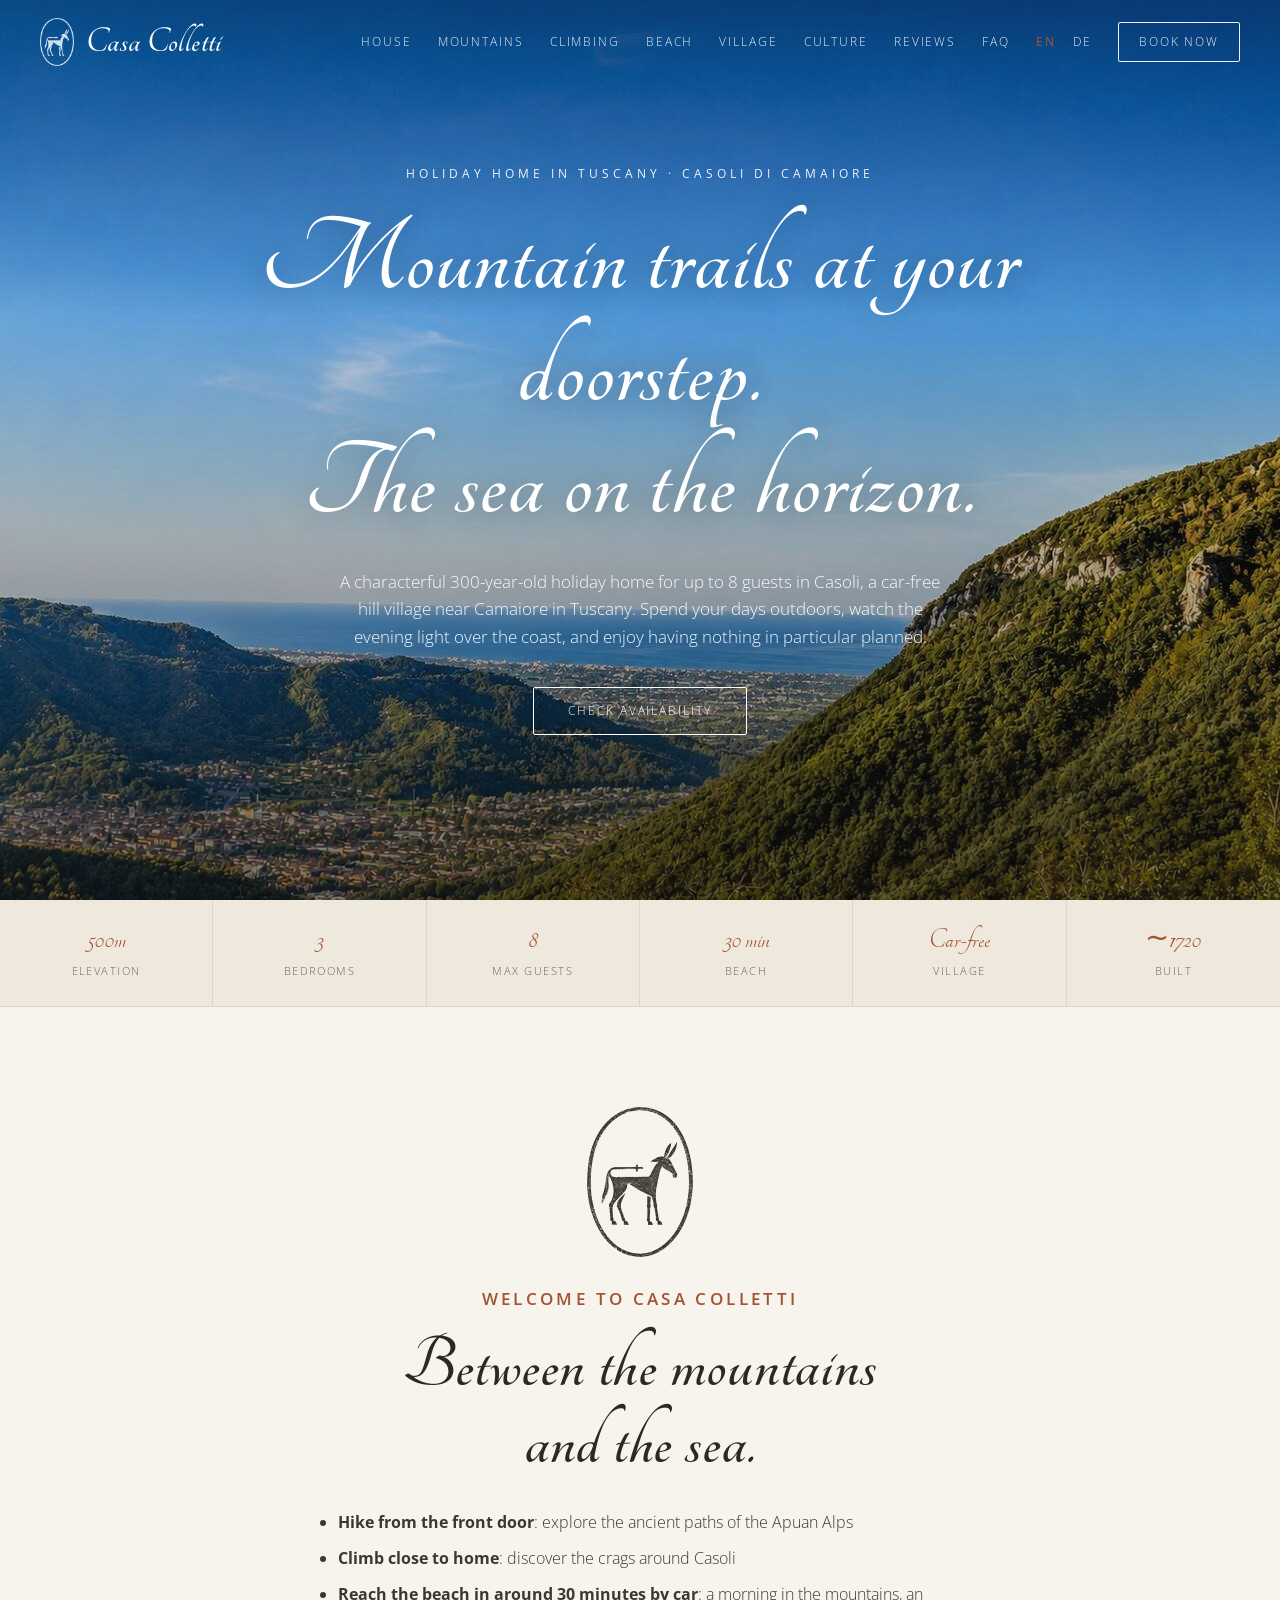
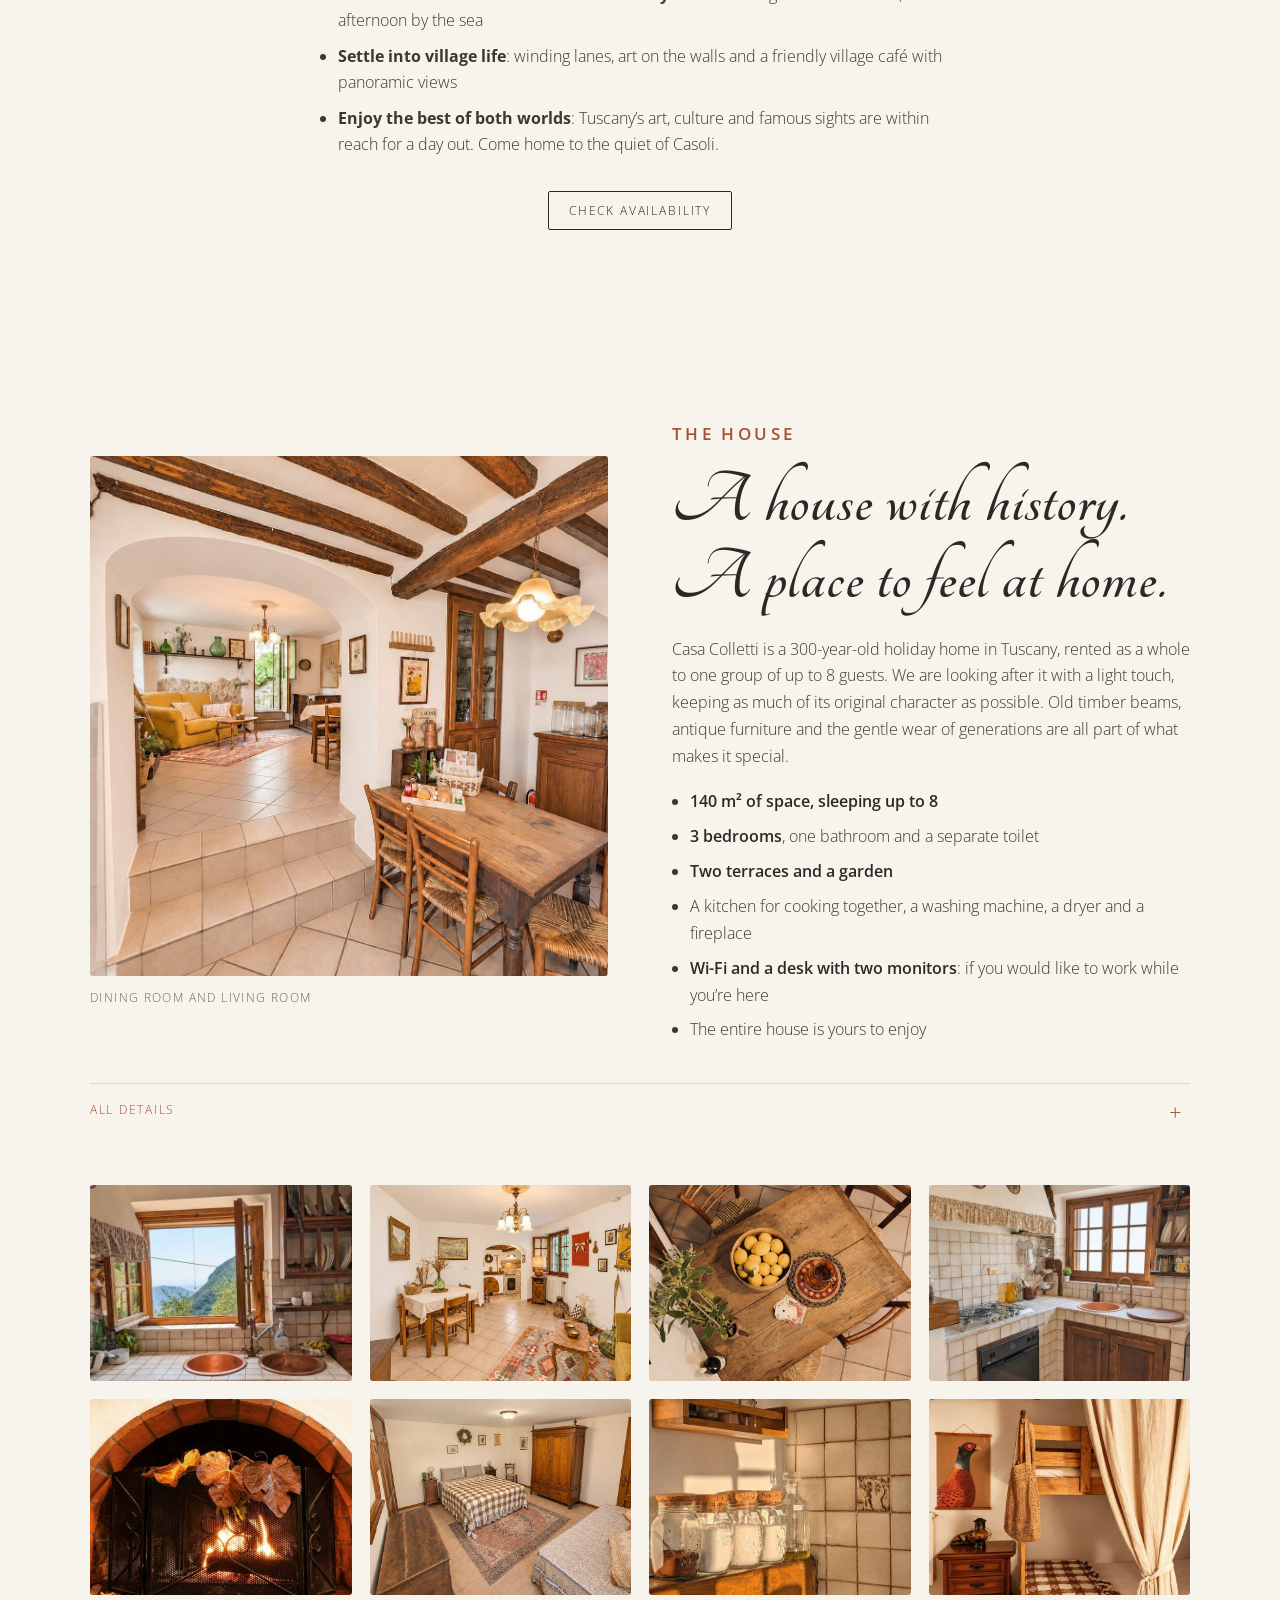
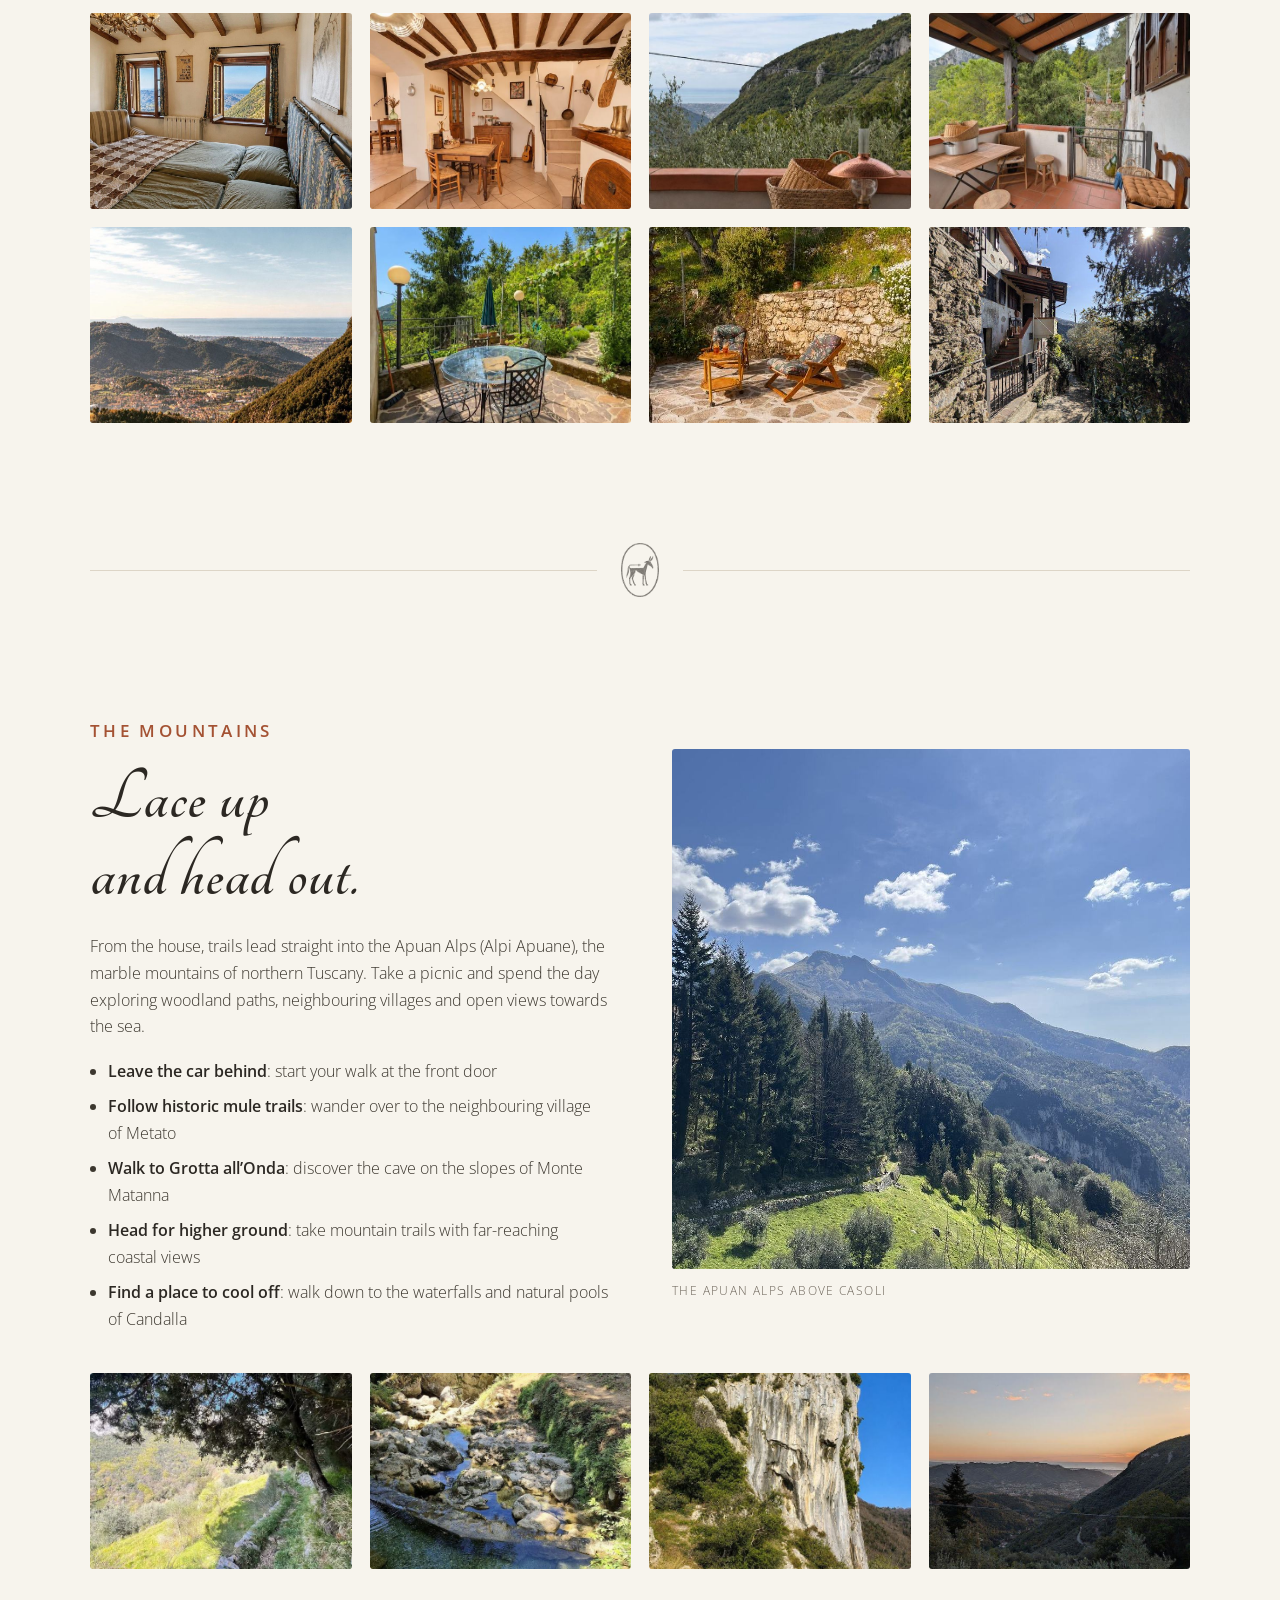
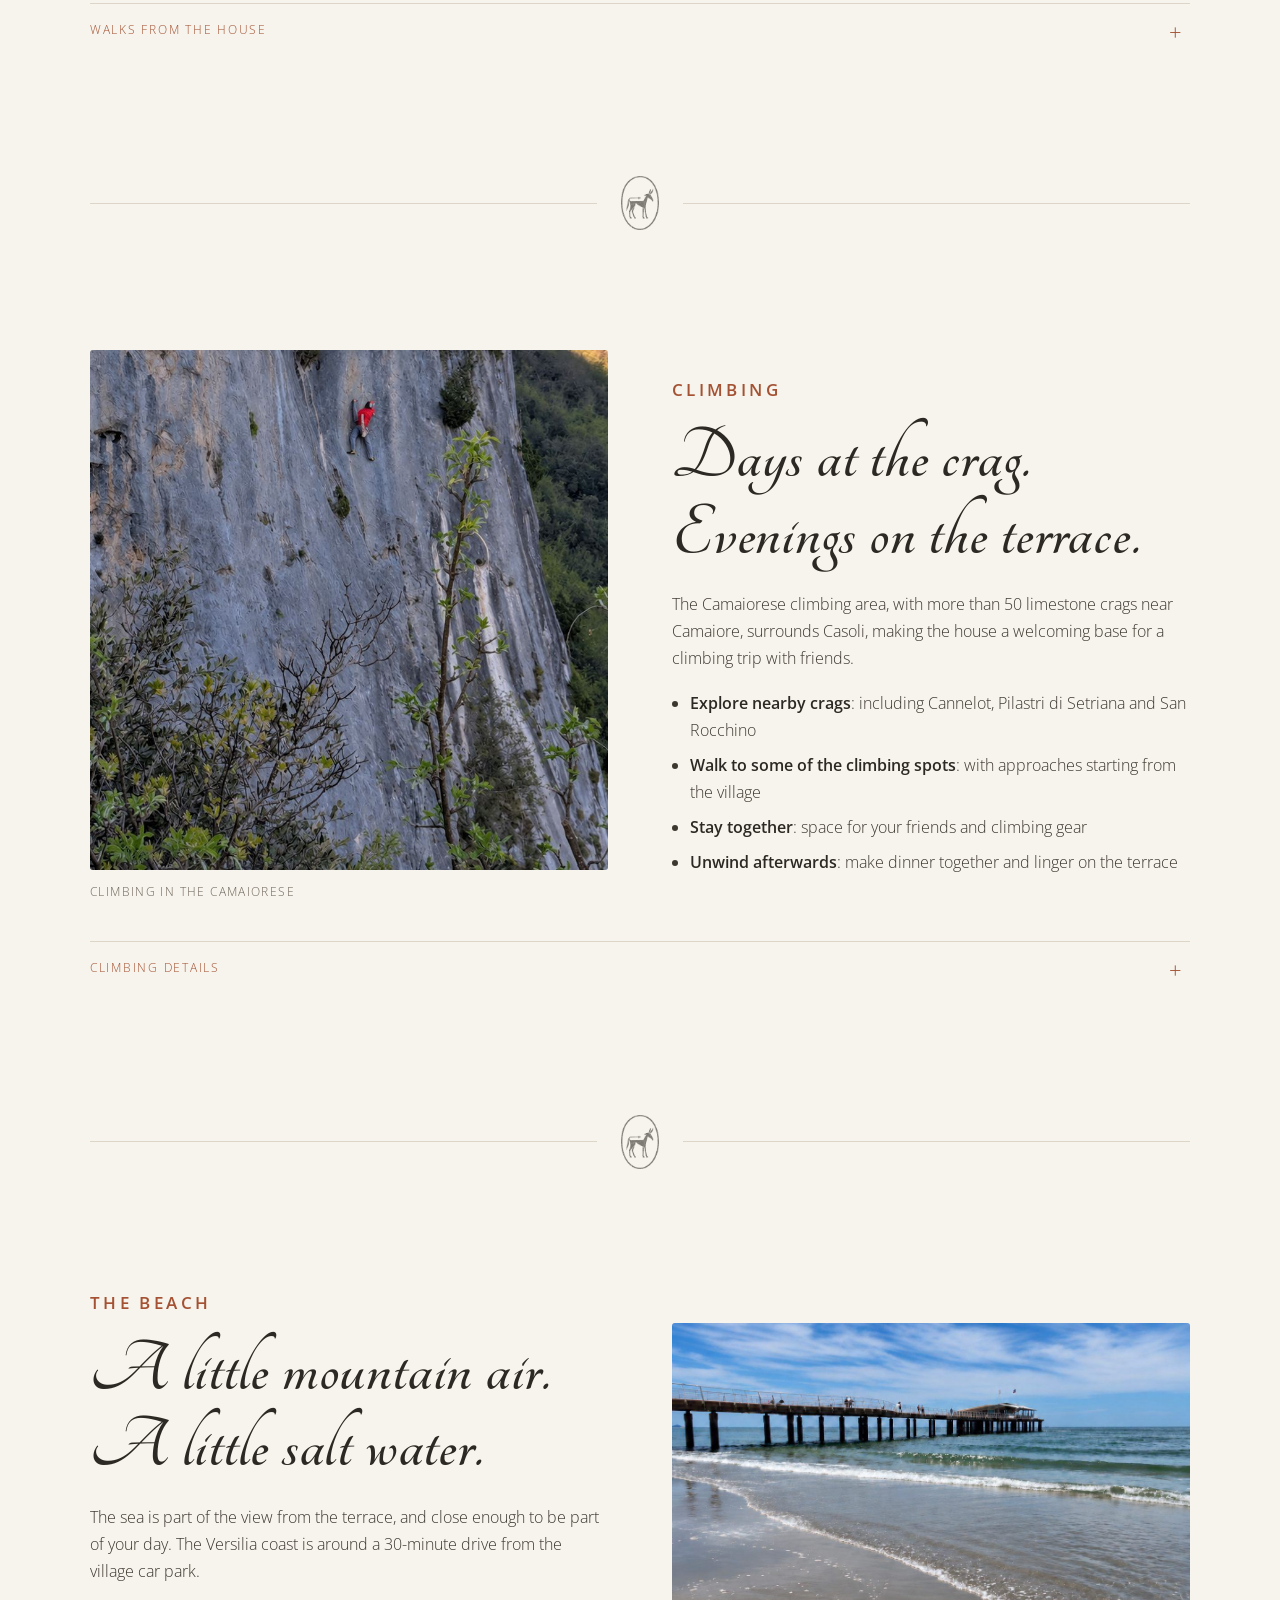
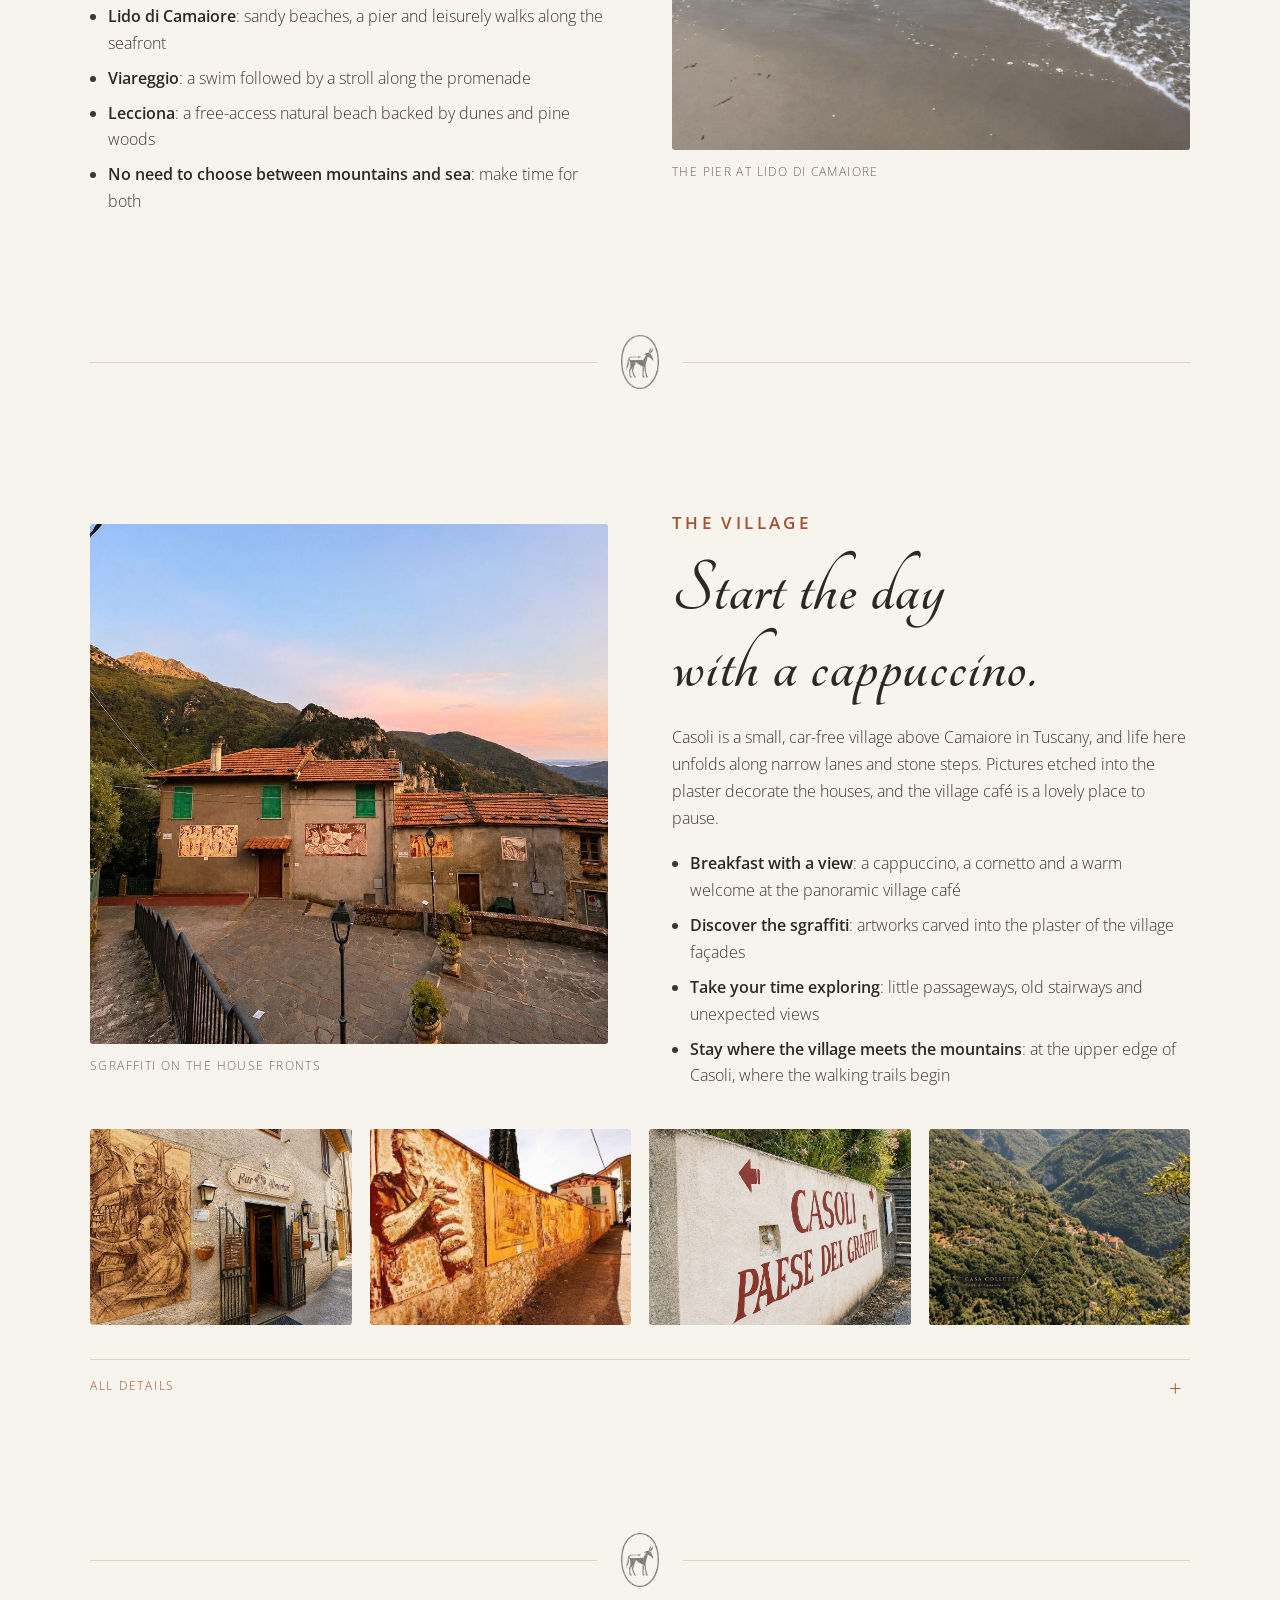
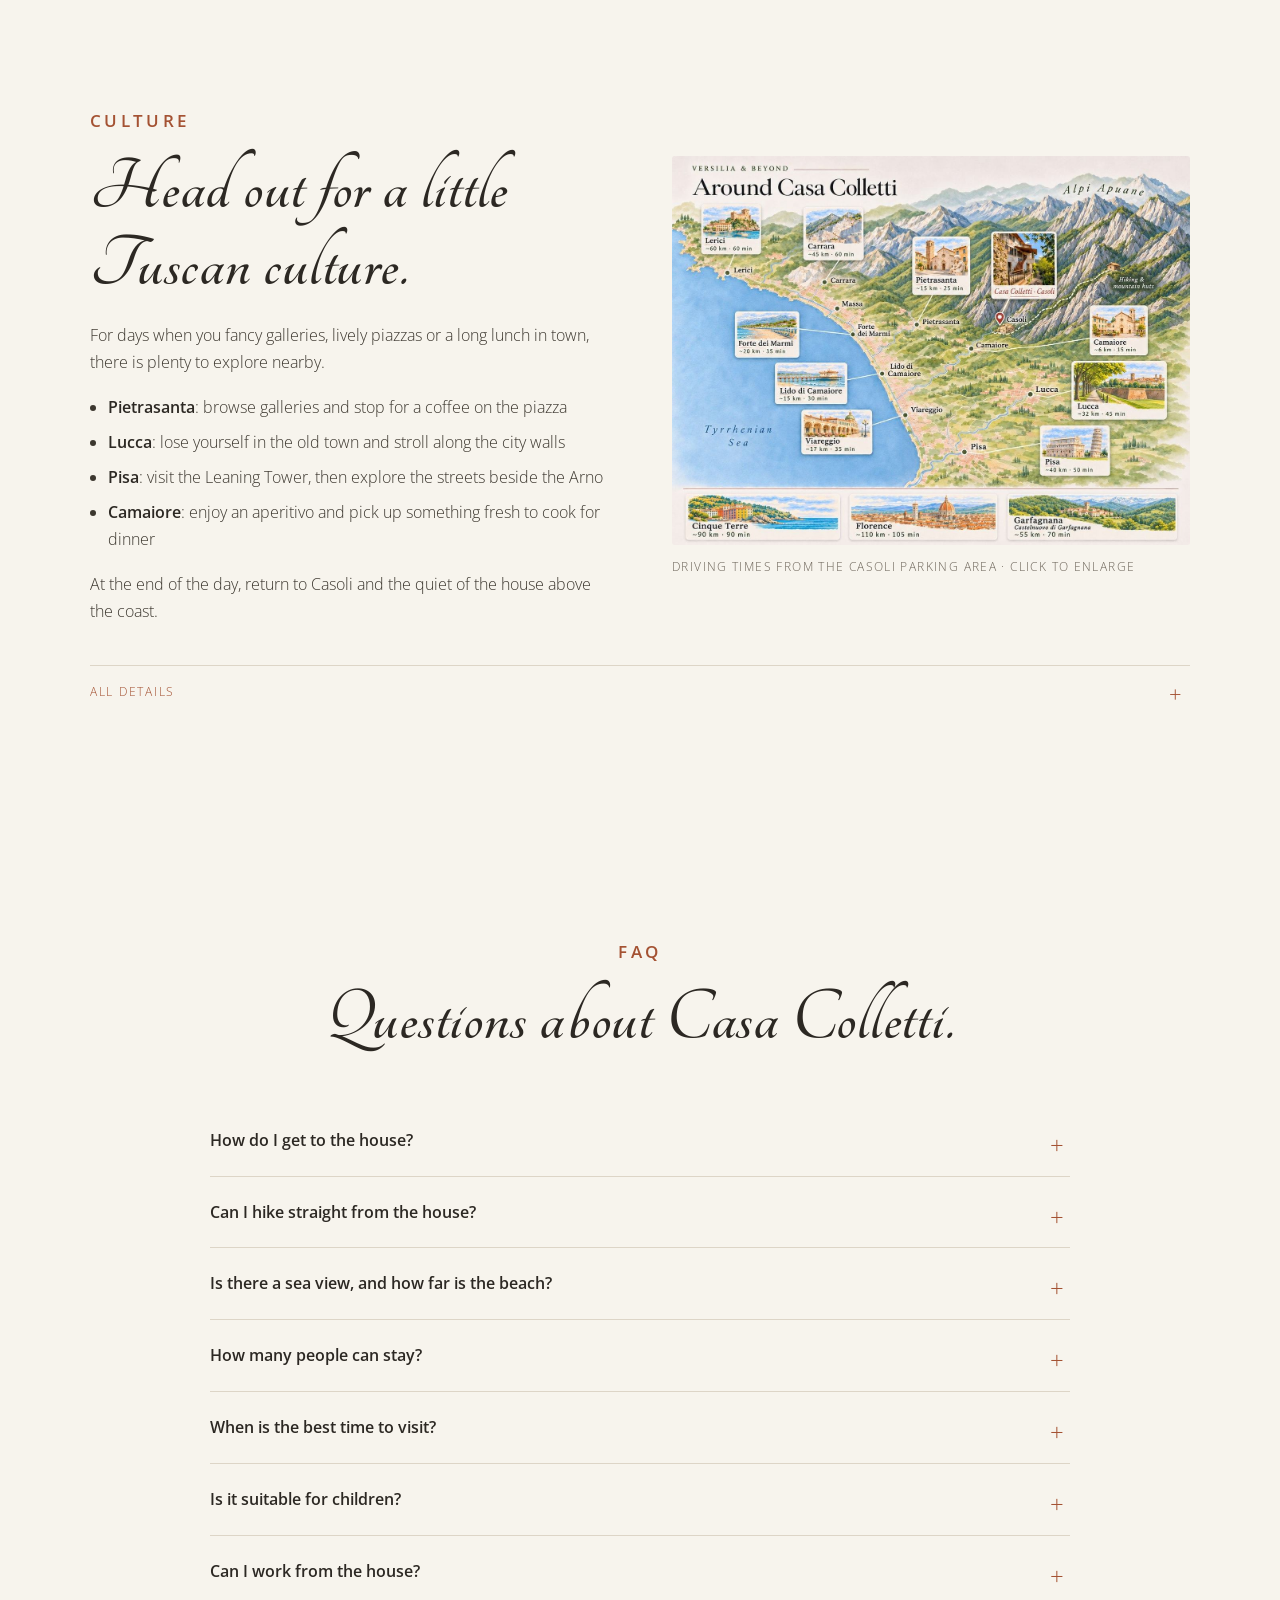
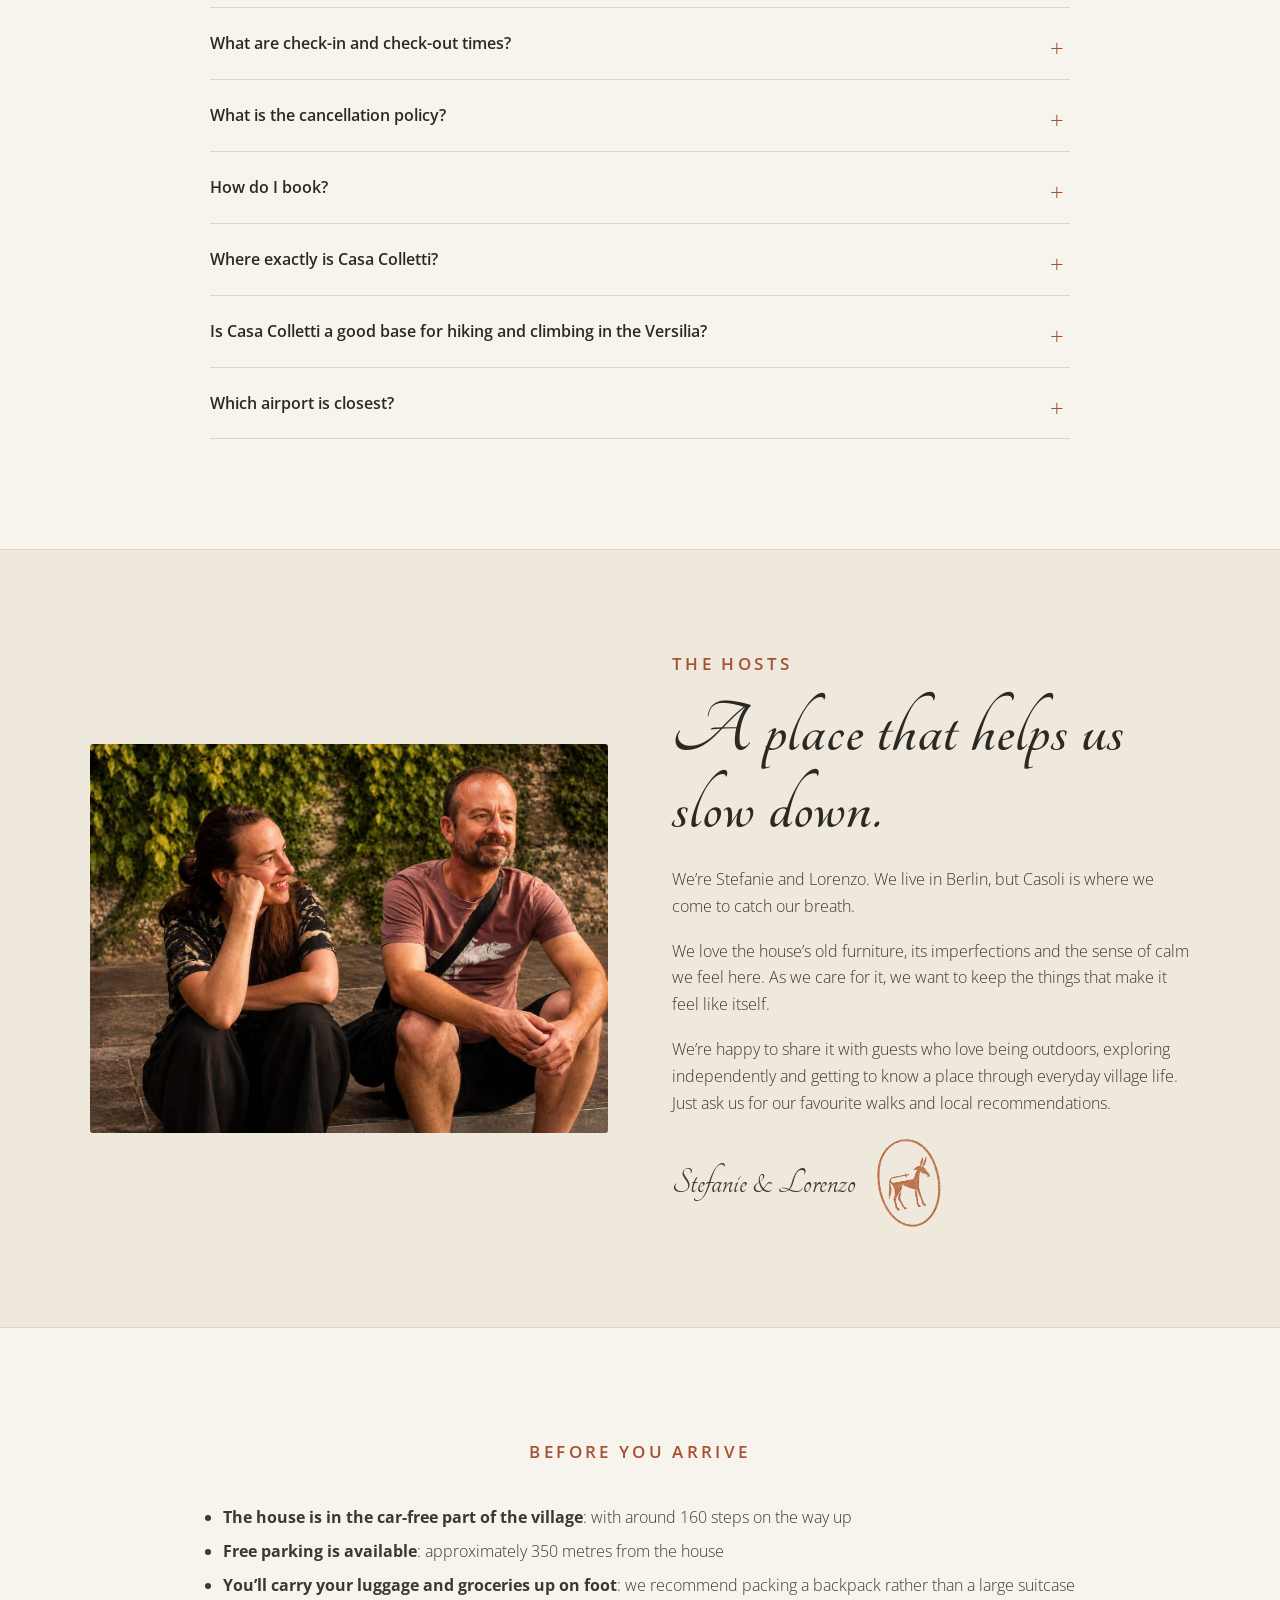
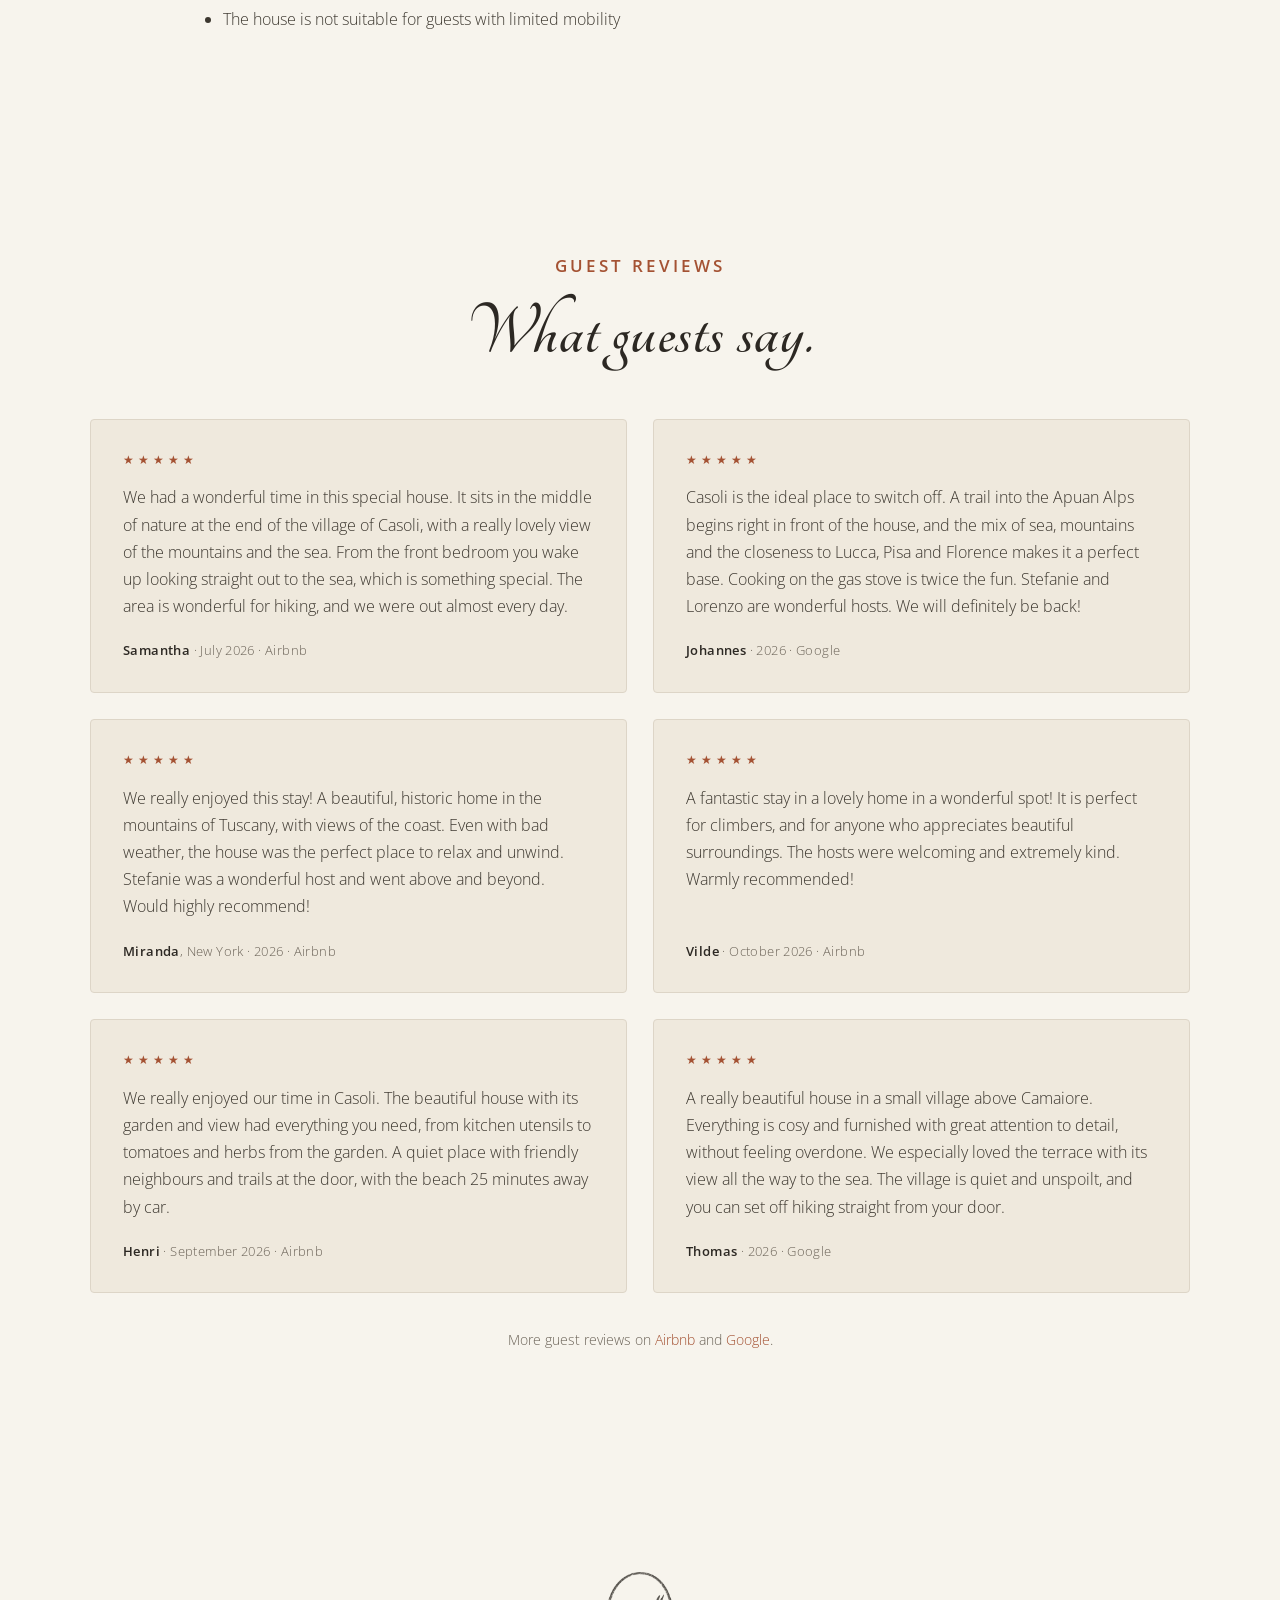
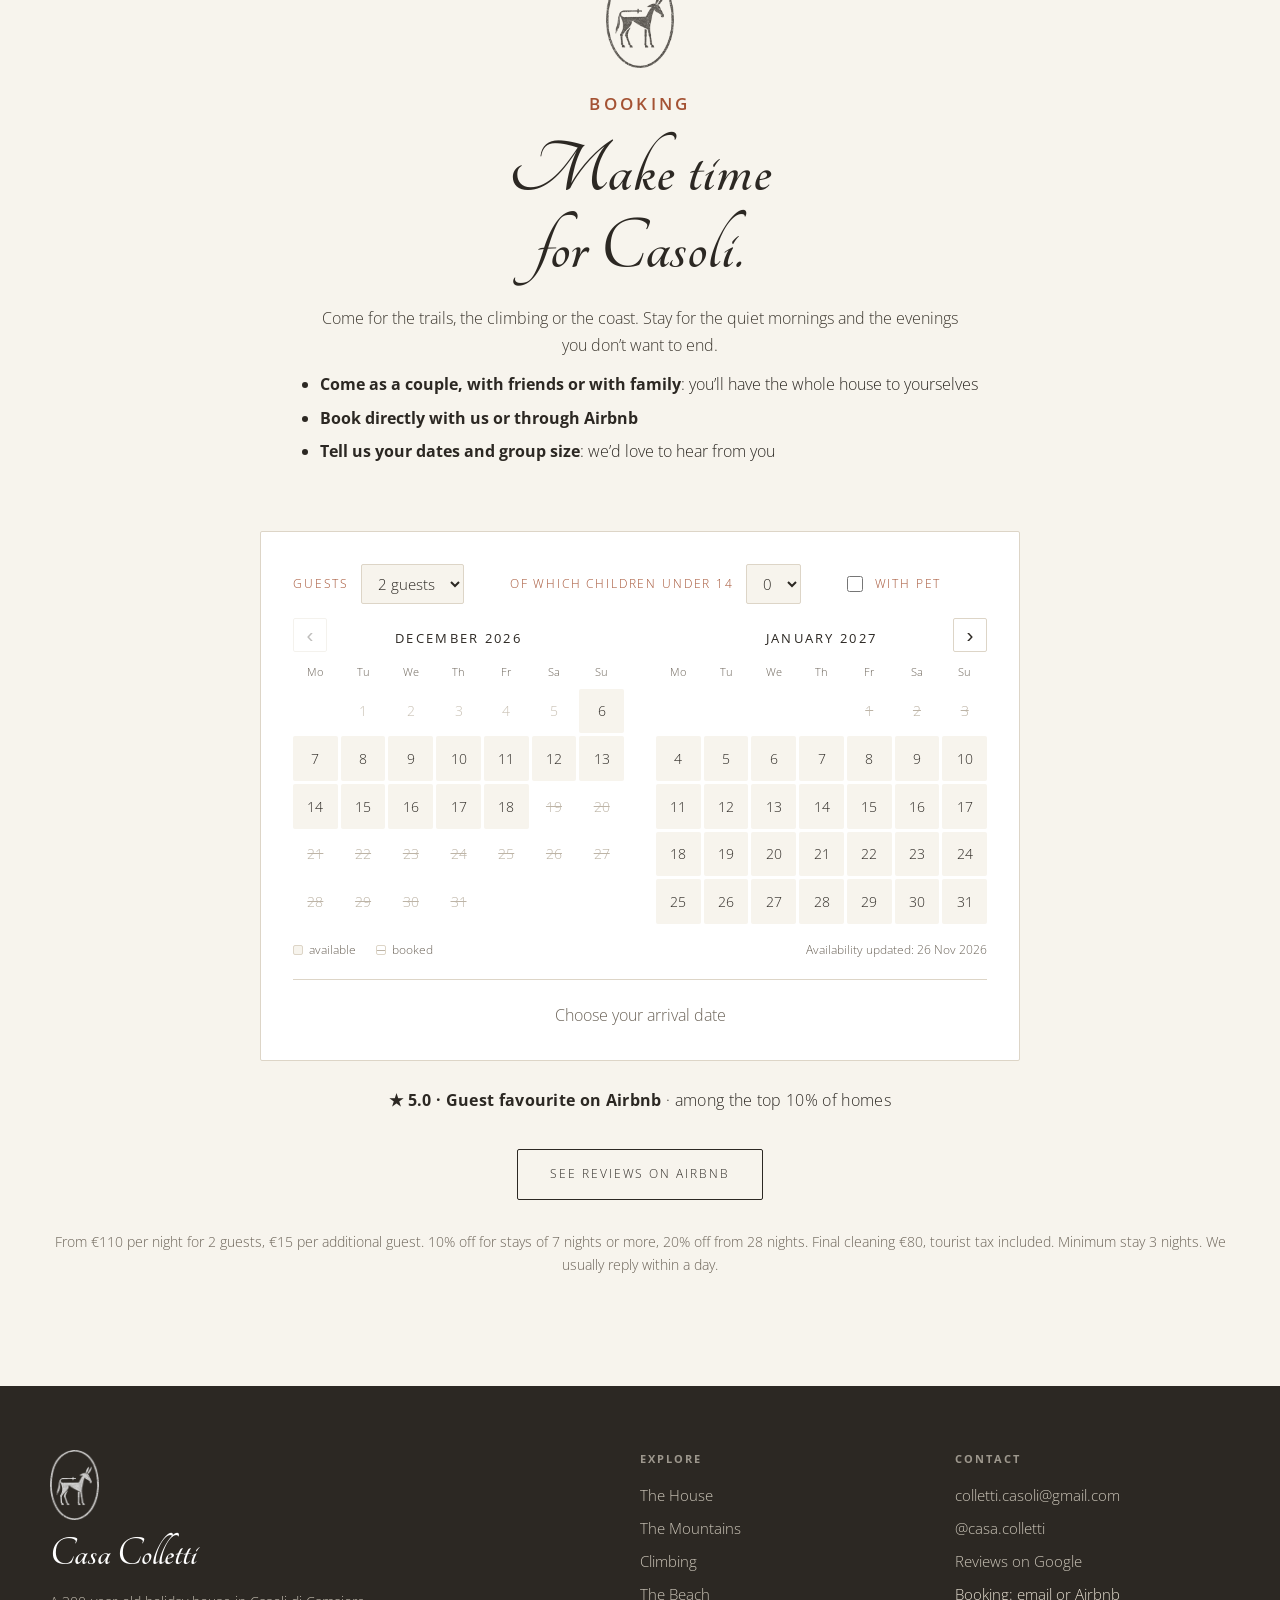
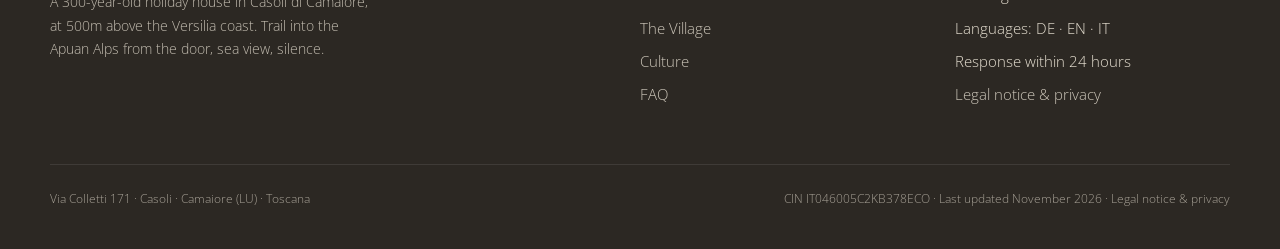
==== commit c435aeef: "Add Airbnb guest favourite badge" ====
--- a/index.html
+++ b/index.html
@@ -4,7 +4,7 @@
 <meta charset="UTF-8" />
 <meta name="viewport" content="width=device-width, initial-scale=1.0" />
 <title>Holiday Home in Tuscany with Hiking &amp; Sea Views | Casa Colletti</title>
-<meta name="description" content="Casa Colletti is a 300-year-old holiday home in Tuscany for up to 8 guests, in Casoli near Camaiore. Hiking into the Apuan Alps from the door, climbing nearby, the beach in 30 minutes, Lucca in 45." />
+<meta name="description" content="300-year-old holiday house in Casoli, Tuscany, for up to 8 guests. Hiking from the door, sea views, beach 30 minutes away. Book direct from €110 per night." />
 <meta name="keywords" content="Casa Colletti, Casoli, Camaiore, Versilia, Tuscany, Apuan Alps, Alpi Apuane, holiday house, hiking, climbing, sea view, paese dei graffiti" />
 <meta property="og:title" content="Holiday Home in Tuscany with Hiking &amp; Sea Views | Casa Colletti" />
 <meta property="og:description" content="Mountain trails at your doorstep, the sea on the horizon. A 300-year-old holiday house in the Tuscan hill village of Casoli." />
@@ -28,6 +28,7 @@
  "@context": "https://schema.org",
  "@type": "VacationRental",
  "priceRange": "€110 to €240 per night",
+ "additionalType": "House",
  "@id": "https://www.casa-colletti.com/#casa-colletti",
  "name": "Casa Colletti",
  "url": "https://www.casa-colletti.com/",
@@ -55,6 +56,7 @@
  "address": {
   "@type": "PostalAddress",
   "streetAddress": "Via Colletti 171",
+  "postalCode": "55041",
   "addressLocality": "Casoli di Camaiore",
   "addressRegion": "LU",
   "addressCountry": "IT"
@@ -74,10 +76,8 @@
   "numberOfBedrooms": 3,
   "numberOfFullBathrooms": 1,
   "numberOfPartialBathrooms": 1,
-  "bed": {
-   "@type": "BedDetails",
-   "numberOfBeds": 8
-  },
+  "numberOfBathroomsTotal": 2,
+  "bed": [{ "@type": "BedDetails", "numberOfBeds": 2, "typeOfBed": "Double" }, { "@type": "BedDetails", "numberOfBeds": 1, "typeOfBed": "Bunk bed" }, { "@type": "BedDetails", "numberOfBeds": 2, "typeOfBed": "Single" }],
   "occupancy": {
    "@type": "QuantitativeValue",
    "value": 8
@@ -155,8 +155,8 @@
    }
   ]
  },
- "checkinTime": "12:00",
- "checkoutTime": "16:00",
+ "checkinTime": "14:00",
+ "checkoutTime": "12:00",
  "email": "colletti.casoli@gmail.com",
  "identifier": "CIN IT046005C2KB378ECO",
  "knowsLanguage": [
@@ -239,7 +239,7 @@
    "name": "What are check-in and check-out times?",
    "acceptedAnswer": {
     "@type": "Answer",
-    "text": "Check-in is from 12:00, check-out until 16:00. We send you all the details for your arrival after booking. If you would like to arrive earlier or leave later, just ask and we will do our best."
+    "text": "Check-in is from 14:00, check-out until 12:00. We send you all the details for your arrival after booking. If you would like to arrive earlier or leave later, just ask and we will do our best."
    }
   },
   {
@@ -623,7 +623,7 @@
 
 <!-- NAV -->
 <header class="nav" id="nav">
-  <a href="#top" class="brand"><img class="logo" src="images/logo.png" alt="">Casa Colletti</a>
+  <a href="#top" class="brand"><img class="logo" src="images/logo.png" alt="Casa Colletti">Casa Colletti</a>
   <button class="menu-toggle" id="menuToggle" aria-label="Menu">
     <svg width="26" height="26" viewBox="0 0 24 24" fill="none" stroke="currentColor" stroke-width="1.4"><line x1="3" y1="7" x2="21" y2="7"/><line x1="3" y1="12" x2="21" y2="12"/><line x1="3" y1="17" x2="21" y2="17"/></svg>
   </button>
@@ -742,7 +742,7 @@
 
 
 <!-- CULTURE -->
-<div class="logo-divider" aria-hidden="true"><span></span><img src="images/logo.png" alt=""><span></span></div>
+<div class="logo-divider" aria-hidden="true"><span></span><img src="images/logo.png" alt="Casa Colletti"><span></span></div>
 <section class="block" id="mountains">
   <div class="split">
     <div class="text">
@@ -784,7 +784,7 @@
 
 </section>
 
-<div class="logo-divider" aria-hidden="true"><span></span><img src="images/logo.png" alt=""><span></span></div>
+<div class="logo-divider" aria-hidden="true"><span></span><img src="images/logo.png" alt="Casa Colletti"><span></span></div>
 <section class="block" id="climbing">
   <div class="split rev">
     <div class="text">
@@ -816,7 +816,7 @@
   </div></details>
 </section>
 
-<div class="logo-divider" aria-hidden="true"><span></span><img src="images/logo.png" alt=""><span></span></div>
+<div class="logo-divider" aria-hidden="true"><span></span><img src="images/logo.png" alt="Casa Colletti"><span></span></div>
 <section class="block" id="beach">
   <div class="split">
     <div class="text">
@@ -838,7 +838,7 @@
 
 </section>
 
-<div class="logo-divider" aria-hidden="true"><span></span><img src="images/logo.png" alt=""><span></span></div>
+<div class="logo-divider" aria-hidden="true"><span></span><img src="images/logo.png" alt="Casa Colletti"><span></span></div>
 <section class="block" id="village">
   <div class="split rev">
     <div class="text">
@@ -878,7 +878,7 @@
 
 </section>
 
-<div class="logo-divider" aria-hidden="true"><span></span><img src="images/logo.png" alt=""><span></span></div>
+<div class="logo-divider" aria-hidden="true"><span></span><img src="images/logo.png" alt="Casa Colletti"><span></span></div>
 <section class="block" id="culture">
   <div class="split">
     <div class="text">
@@ -931,7 +931,7 @@
     <details class="q"><summary>When is the best time to visit?</summary><div class="a">Casa Colletti is lovely all year round. Spring (April to early June) and autumn (September and October) are perfect for hiking, with mild days and clear views. In summer the beach is calling, and in winter the fireplace makes the house cosy.</div></details>
     <details class="q"><summary>Is it suitable for children?</summary><div class="a">Children are very welcome! If they can manage the 160 steps on their own, they will love the village and the trails. A pushchair cannot be taken up to the house, so a baby carrier is the better choice. There is no pool, but the natural pools in the Candalla valley are a wonderful alternative in summer.</div></details>
     <details class="q"><summary>Can I work from the house?</summary><div class="a">Yes. The WiFi is reliable, and there is a workspace with two monitors. Work in the morning, walk into the mountains in the afternoon.</div></details>
-    <details class="q"><summary>What are check-in and check-out times?</summary><div class="a">Check-in is from 12:00, check-out until 16:00. We send you all the details for your arrival after booking. If you would like to arrive earlier or leave later, just ask and we will do our best.</div></details>
+    <details class="q"><summary>What are check-in and check-out times?</summary><div class="a">Check-in is from 14:00, check-out until 12:00. We send you all the details for your arrival after booking. If you would like to arrive earlier or leave later, just ask and we will do our best.</div></details>
     <details class="q"><summary>What is the cancellation policy?</summary><div class="a">We know plans can change. If you cancel 14 days or more before arrival, you get a full refund. Between 14 and 7 days before arrival we charge 30% of the booking. Cancellations less than 7 days before arrival cannot be refunded.</div></details>
     <details class="q"><summary>How do I book?</summary><div class="a">Just write to us at <a href="mailto:colletti.casoli@gmail.com">colletti.casoli@gmail.com</a> with your dates, or book via Airbnb. The minimum stay is 3 nights. We usually reply within a day.</div></details>
     <details class="q"><summary>Where exactly is Casa Colletti?</summary><div class="a">Casa Colletti is a holiday house in Casoli, a hill village in the municipality of Camaiore (province of Lucca, Tuscany), at 500m above the Versilia coast. The beach at Lido di Camaiore is about 30 minutes by car, Lucca about 45 minutes and Pisa about 50 minutes.</div></details>
@@ -952,7 +952,7 @@
       <p>We’re Stefanie and Lorenzo. We live in Berlin, but Casoli is where we come to catch our breath.</p>
       <p>We love the house’s old furniture, its imperfections and the sense of calm we feel here. As we care for it, we want to keep the things that make it feel like itself.</p>
       <p>We’re happy to share it with guests who love being outdoors, exploring independently and getting to know a place through everyday village life. Just ask us for our favourite walks and local recommendations.</p>
-      <div class="sig-row"><p style="font-family:var(--serif);font-size:2.4rem;line-height:1;margin:0">Stefanie &amp; Lorenzo</p><img class="sig-stamp" src="images/logo.png" alt=""></div>
+      <div class="sig-row"><p style="font-family:var(--serif);font-size:2.4rem;line-height:1;margin:0">Stefanie &amp; Lorenzo</p><img class="sig-stamp" src="images/logo.png" alt="Casa Colletti"></div>
     </div>
   </div>
 </div>
@@ -1021,6 +1021,7 @@
     <li><strong>Tell us your dates and group size</strong>: we’d love to hear from you</li>
   </ul>
   <div id="cc-booking" data-lang="en"></div>
+  <p class="trust" style="text-align:center;margin:1.6rem 0 .2rem;font-size:1rem;letter-spacing:.02em"><strong>★ 5.0 · Guest favourite on Airbnb</strong> · among the top 10% of homes</p>
   <div class="cta">
     <a href="https://www.airbnb.de/rooms/1688939099606951713/reviews" target="_blank" rel="noopener" class="btn ghost">See reviews on Airbnb</a>
   </div>
@@ -1031,7 +1032,7 @@
 <footer class="site">
   <div class="fcols">
     <div>
-      <img class="logo-f" src="images/logo.png" alt=""><div class="brand-f">Casa Colletti</div>
+      <img class="logo-f" src="images/logo.png" alt="Casa Colletti"><div class="brand-f">Casa Colletti</div>
       <p>A 300-year-old holiday house in Casoli di Camaiore, at 500m above the Versilia coast. Trail into the Apuan Alps from the door, sea view, silence.</p>
     </div>
     <div>
@@ -1064,7 +1065,7 @@
     <span>CIN IT046005C2KB378ECO · Last updated November 2026 · <a href="impressum.html#en" style="color:inherit">Legal notice &amp; privacy</a></span>
   </div>
 </footer>
-<div class="lightbox" id="lightbox"><img alt=""></div>
+<div class="lightbox" id="lightbox"><img alt="Enlarged photo of Casa Colletti"></div>
 <script>
 (function(){var lb=document.getElementById('lightbox'),li=lb.querySelector('img');
 document.querySelectorAll('img.zoomable').forEach(function(im){im.addEventListener('click',function(){li.src=im.src;li.alt=im.alt;lb.classList.add('open');});});
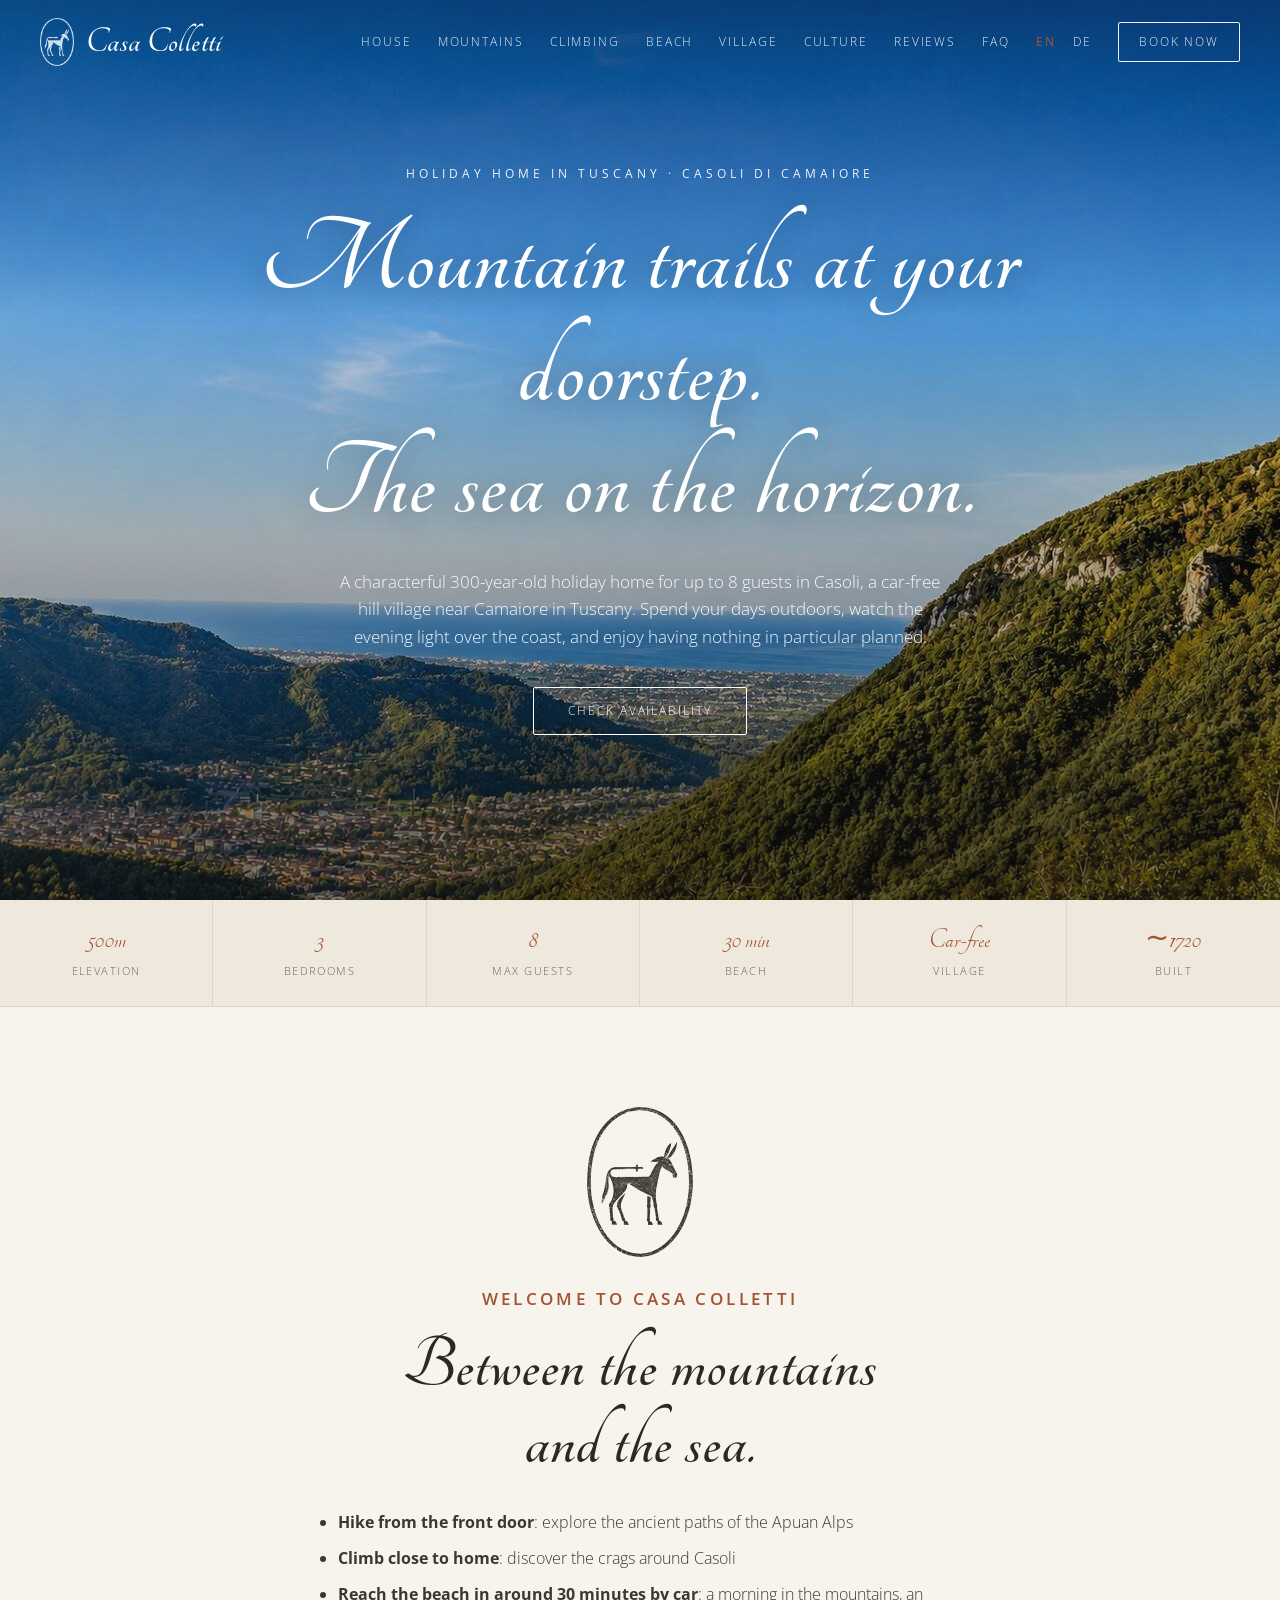
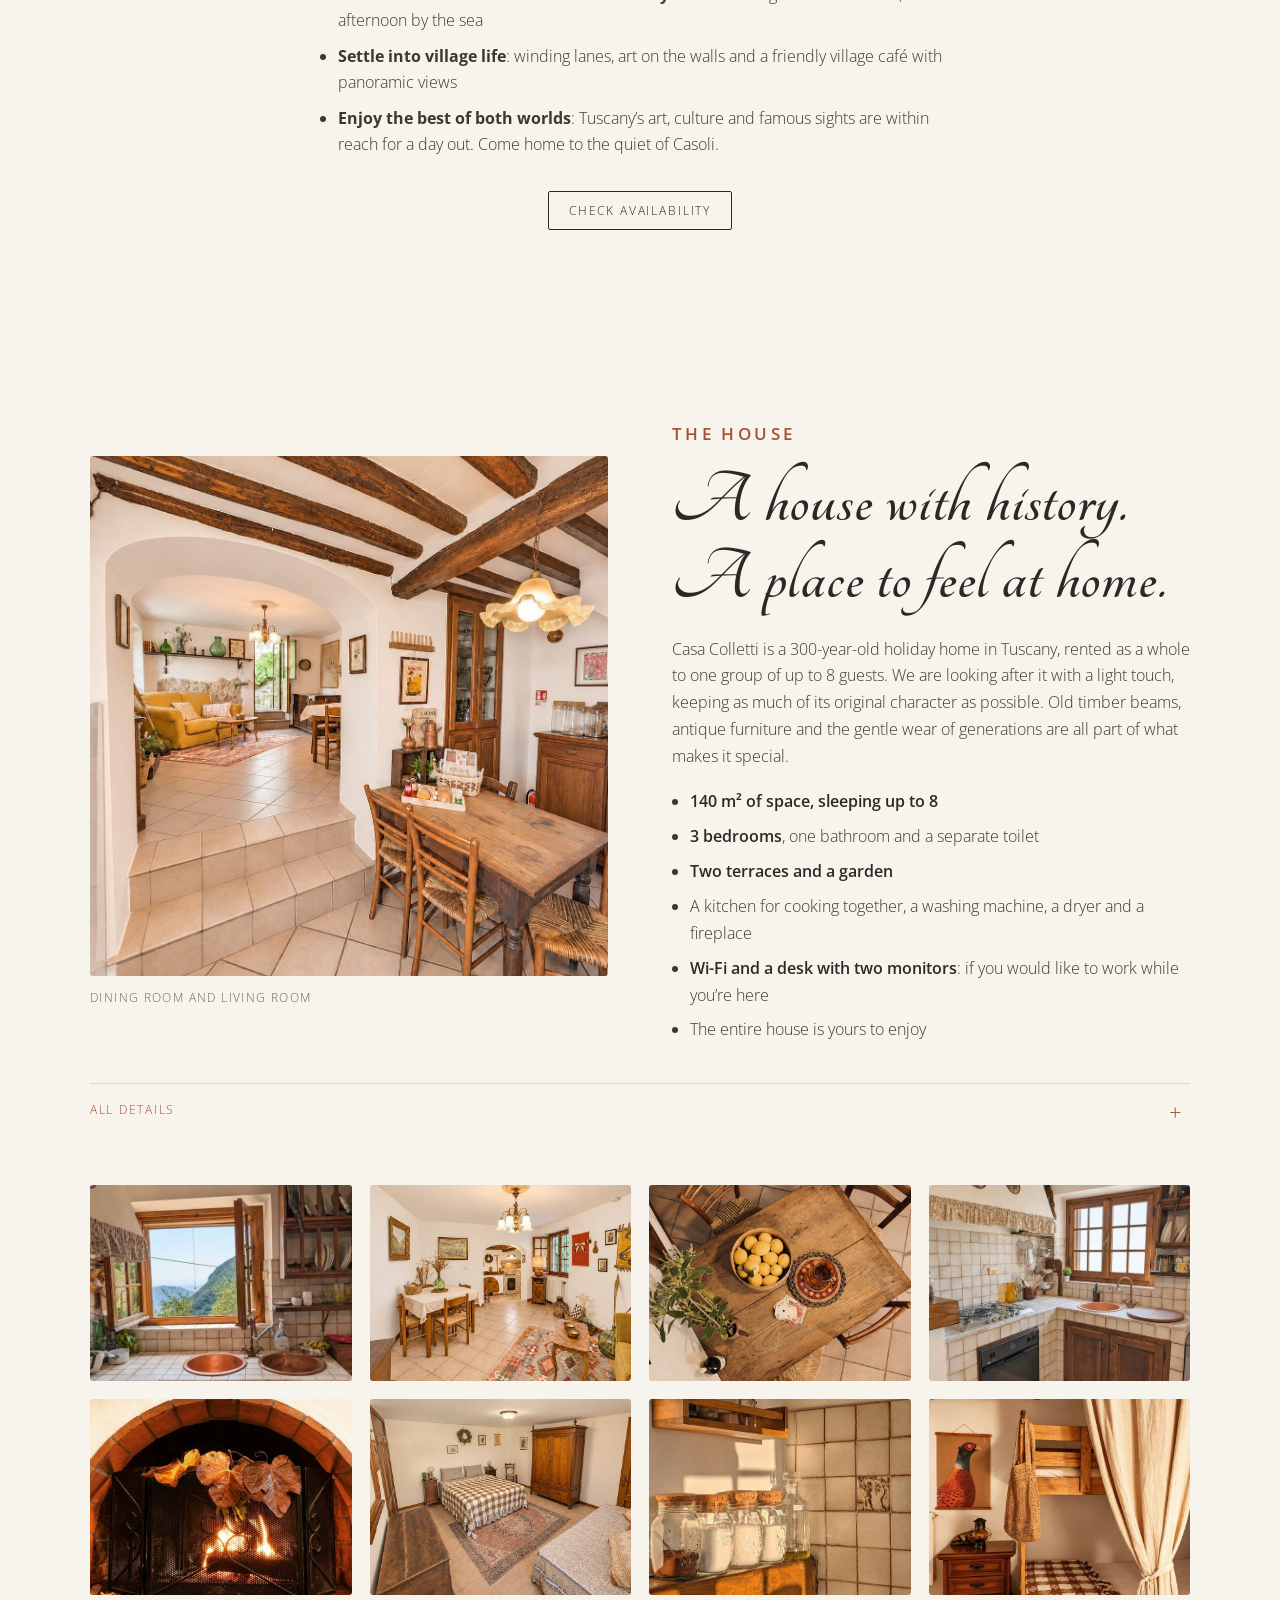
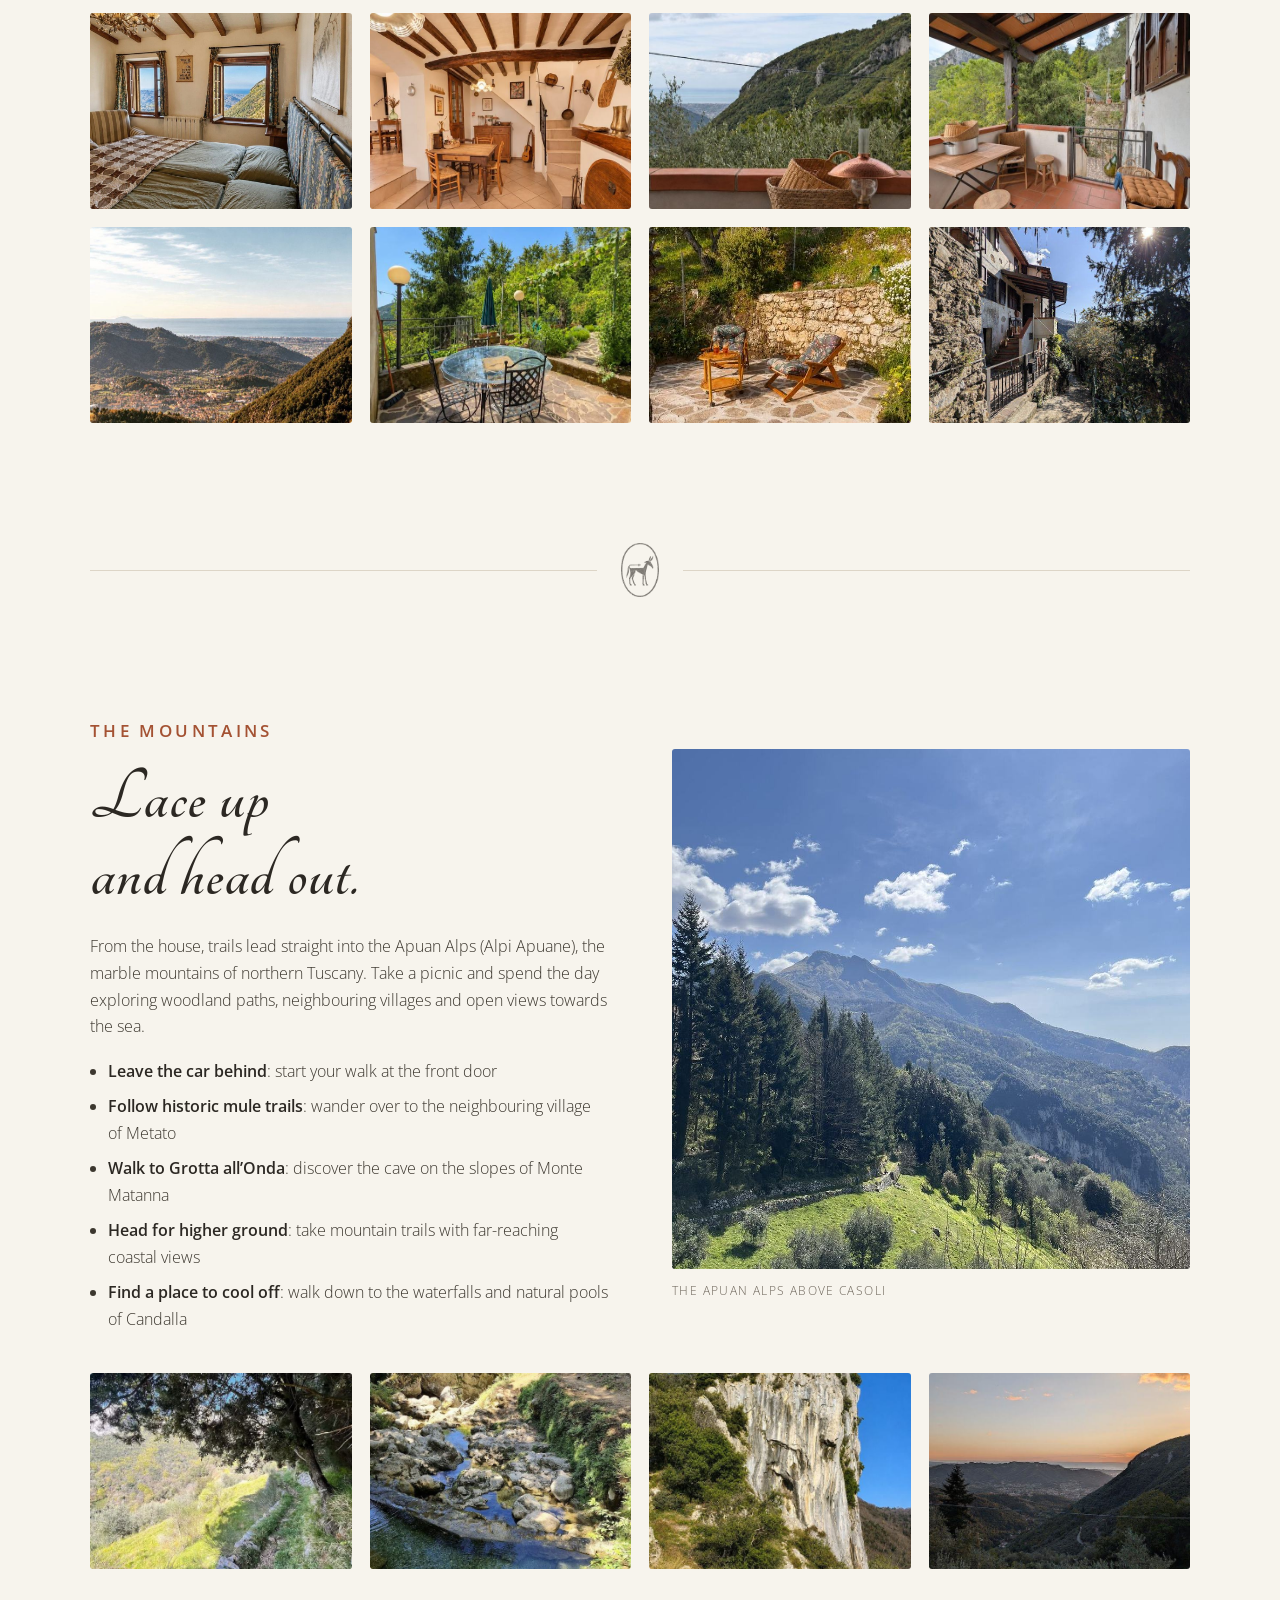
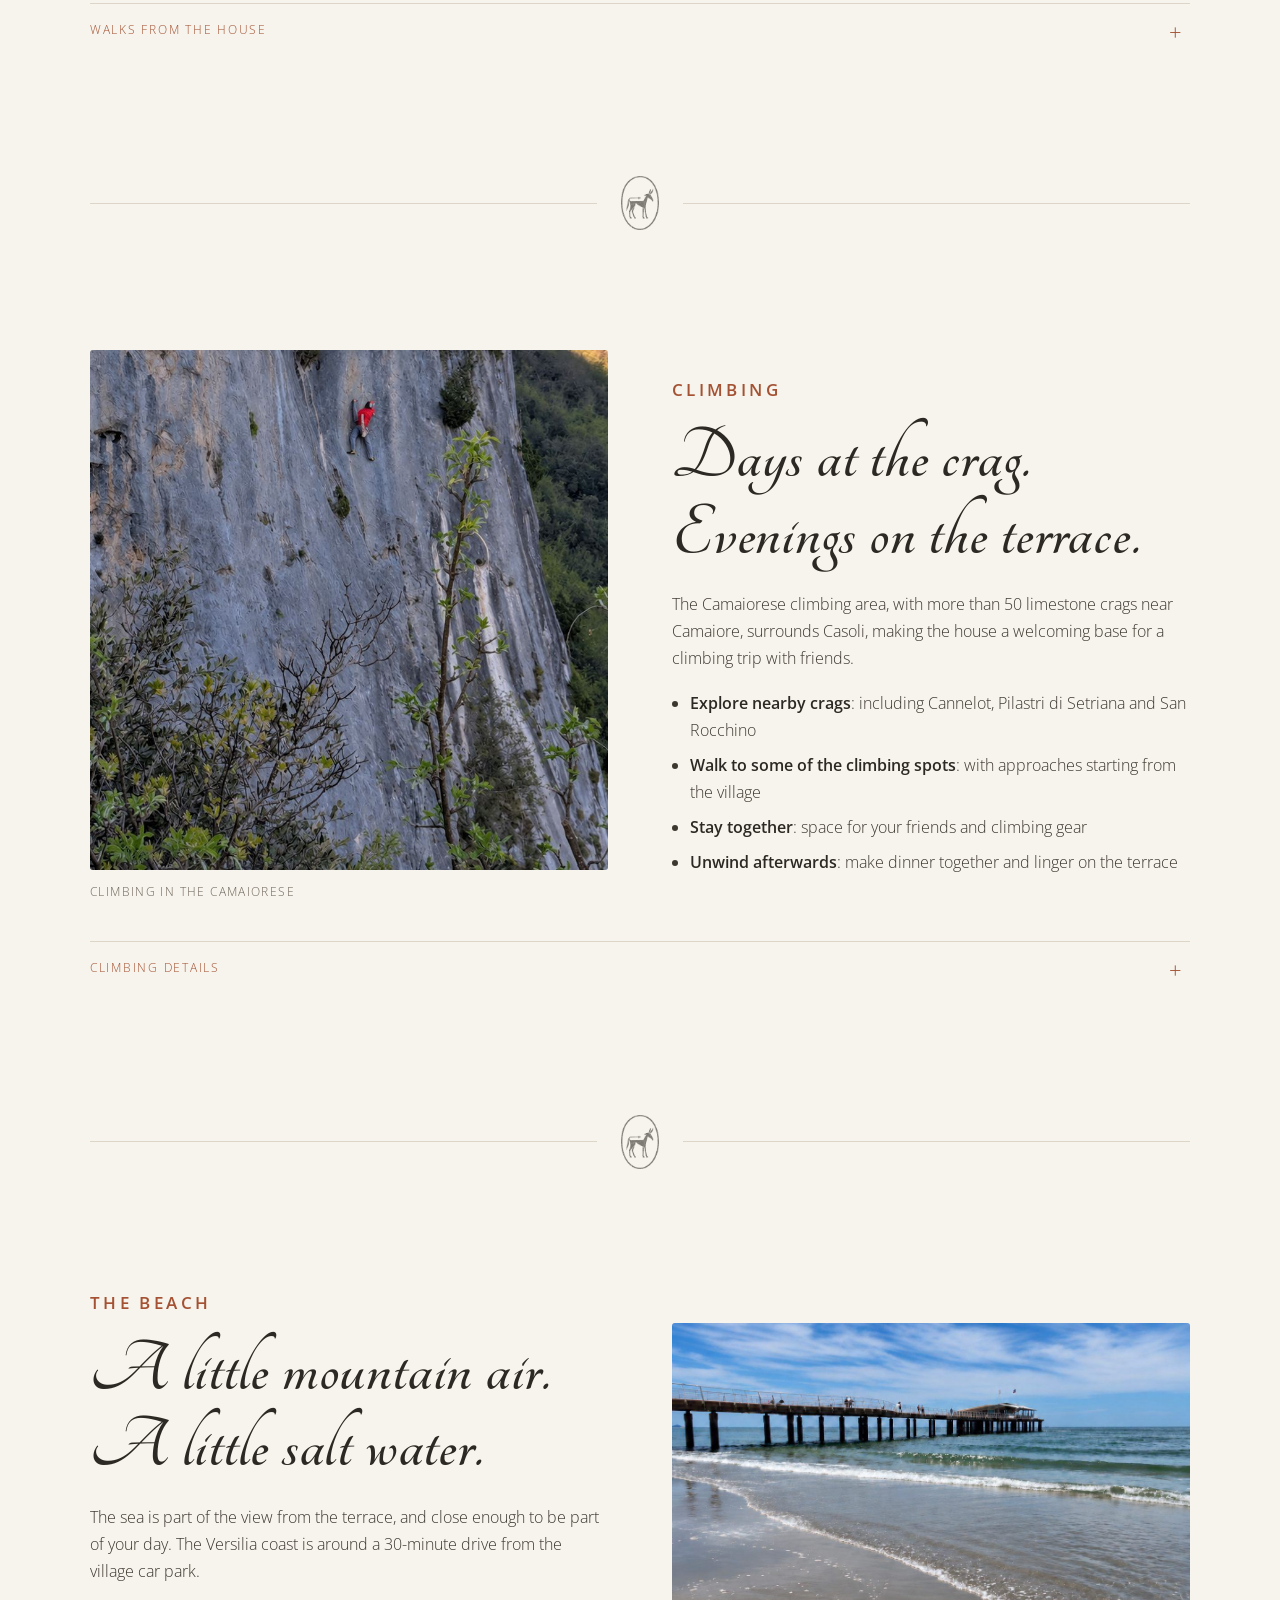
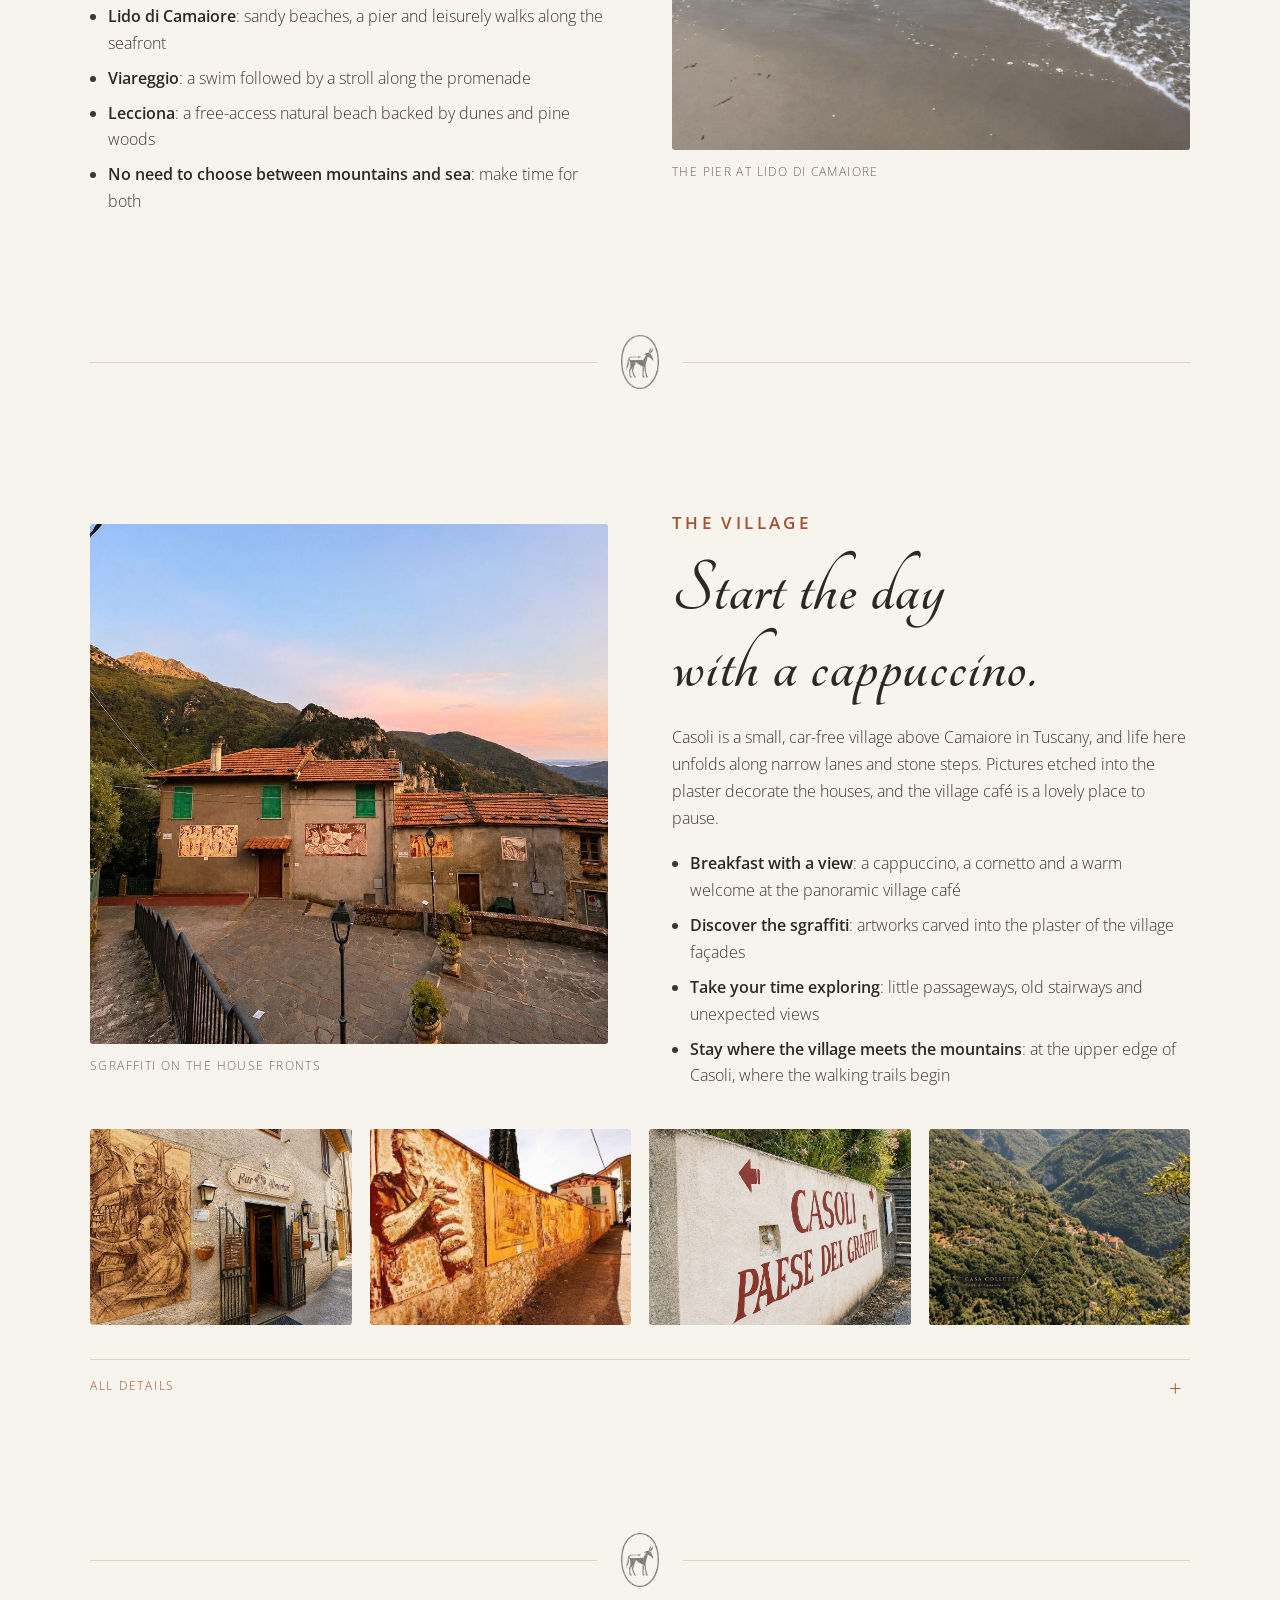
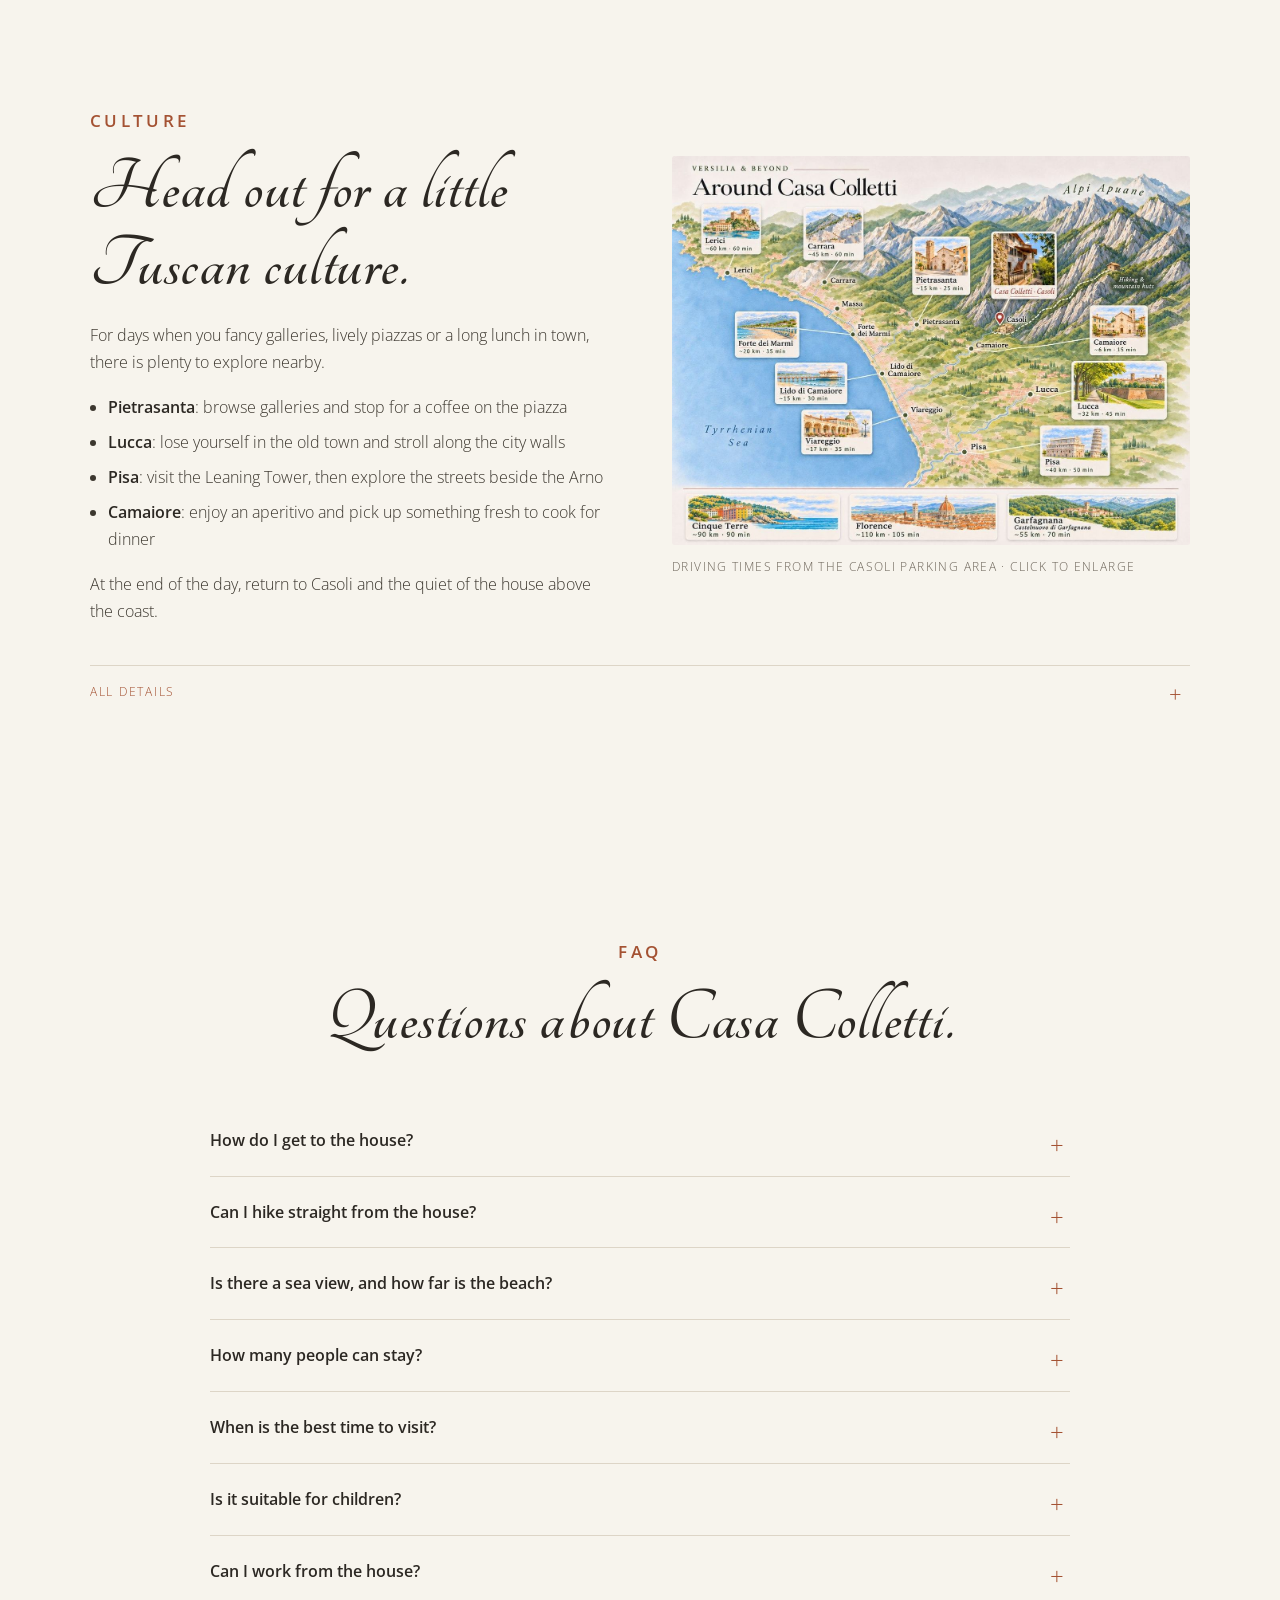
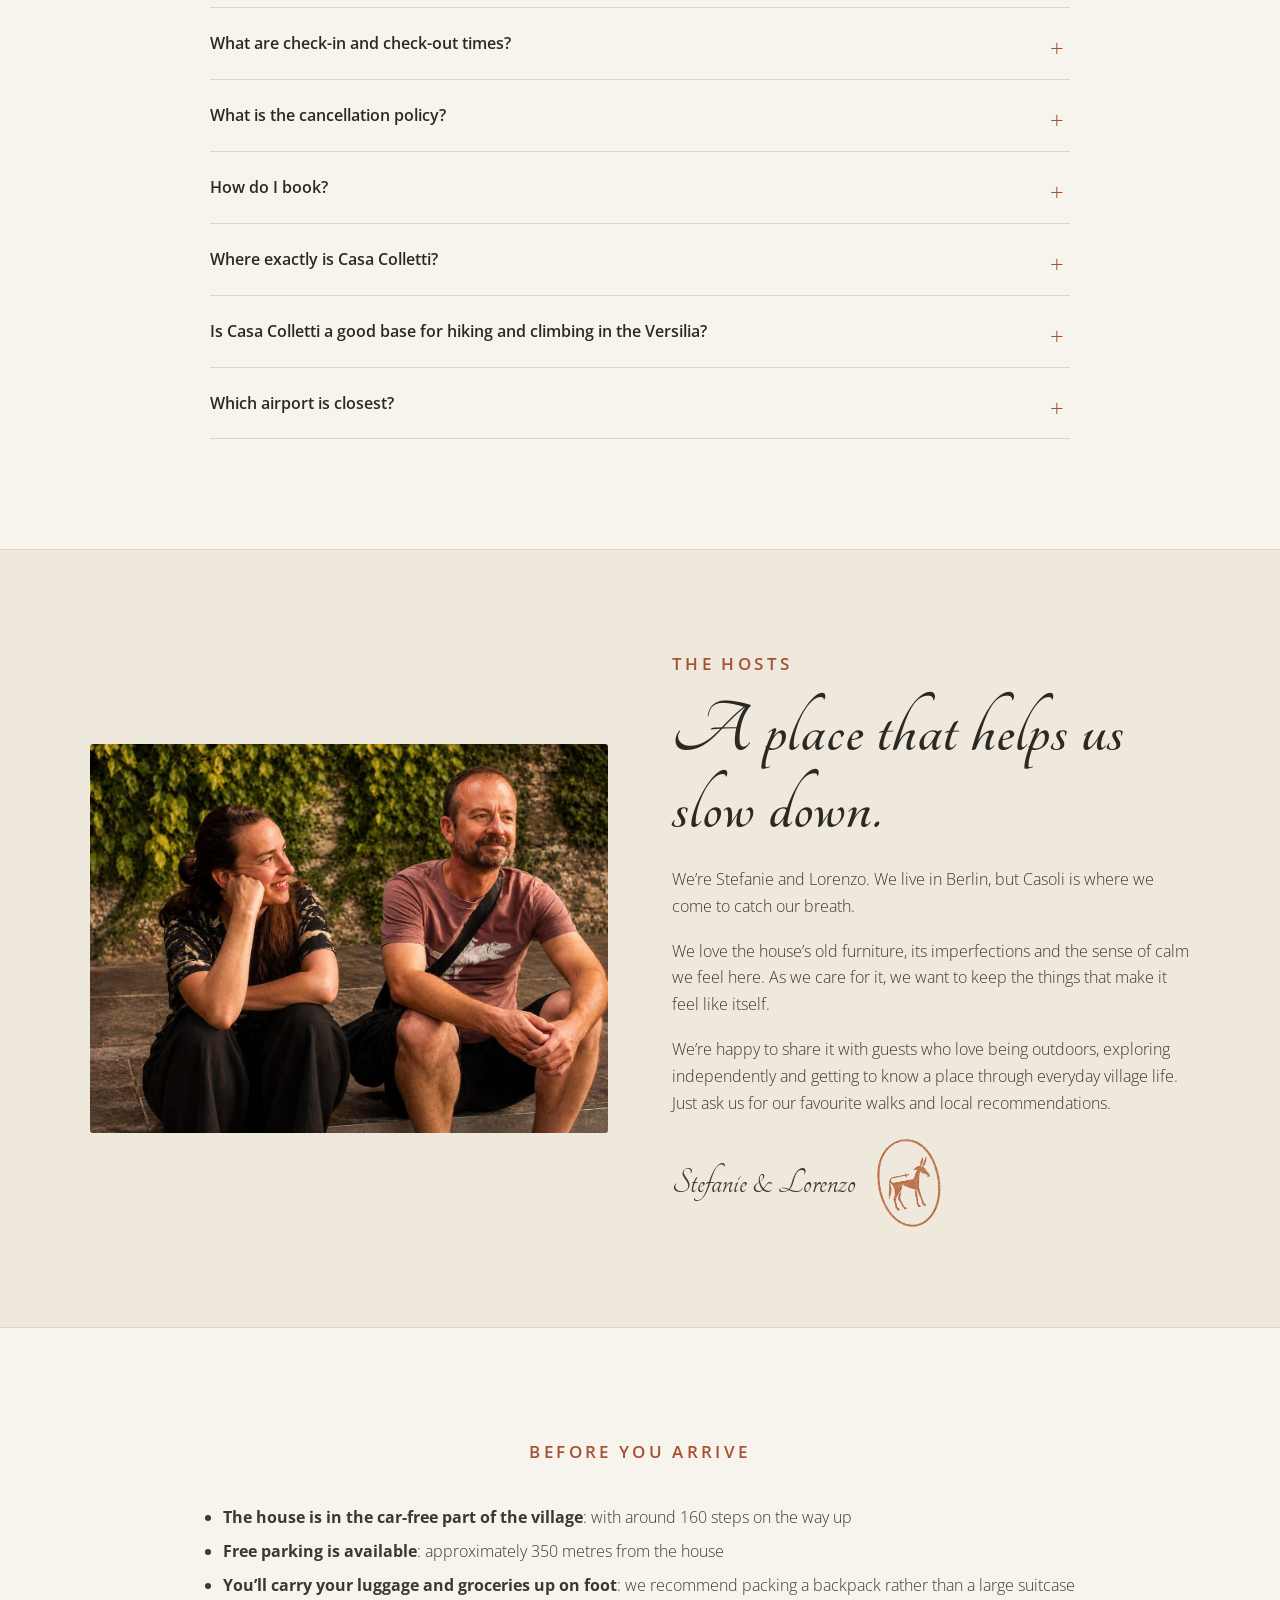
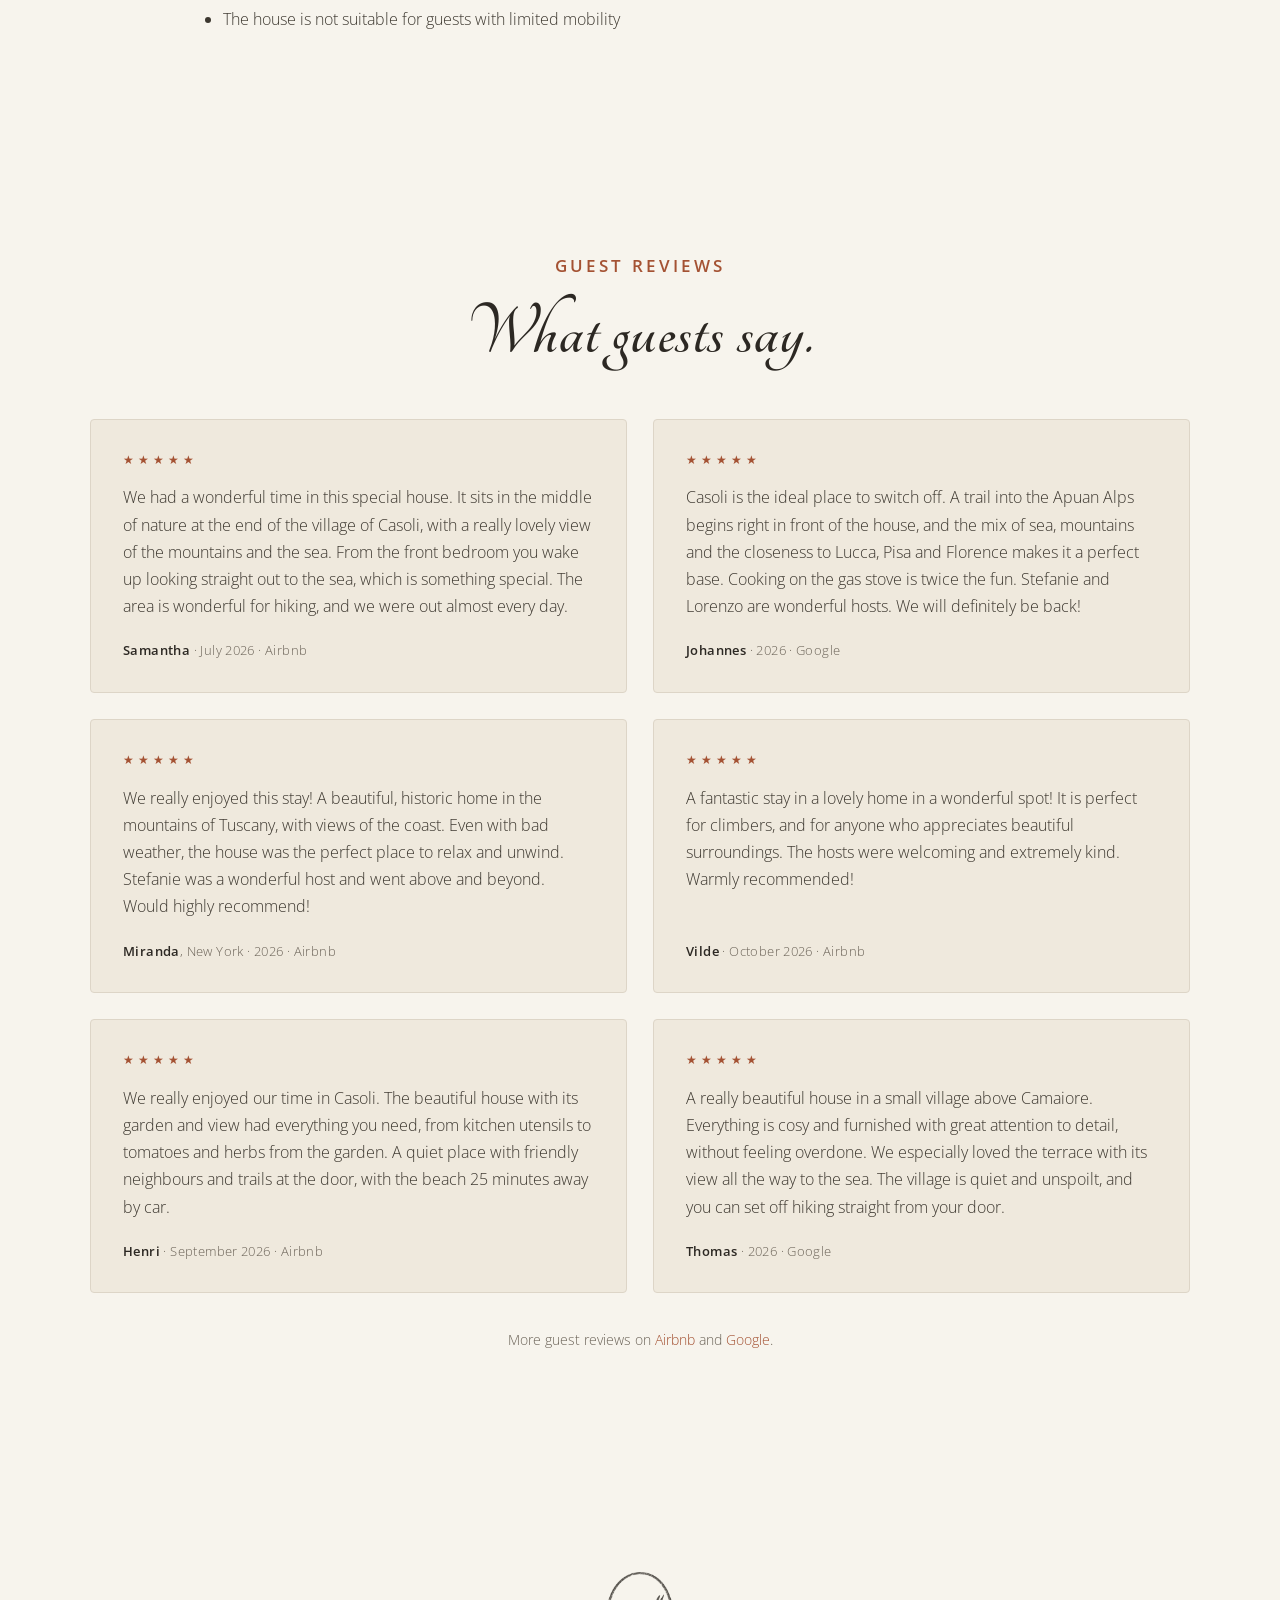
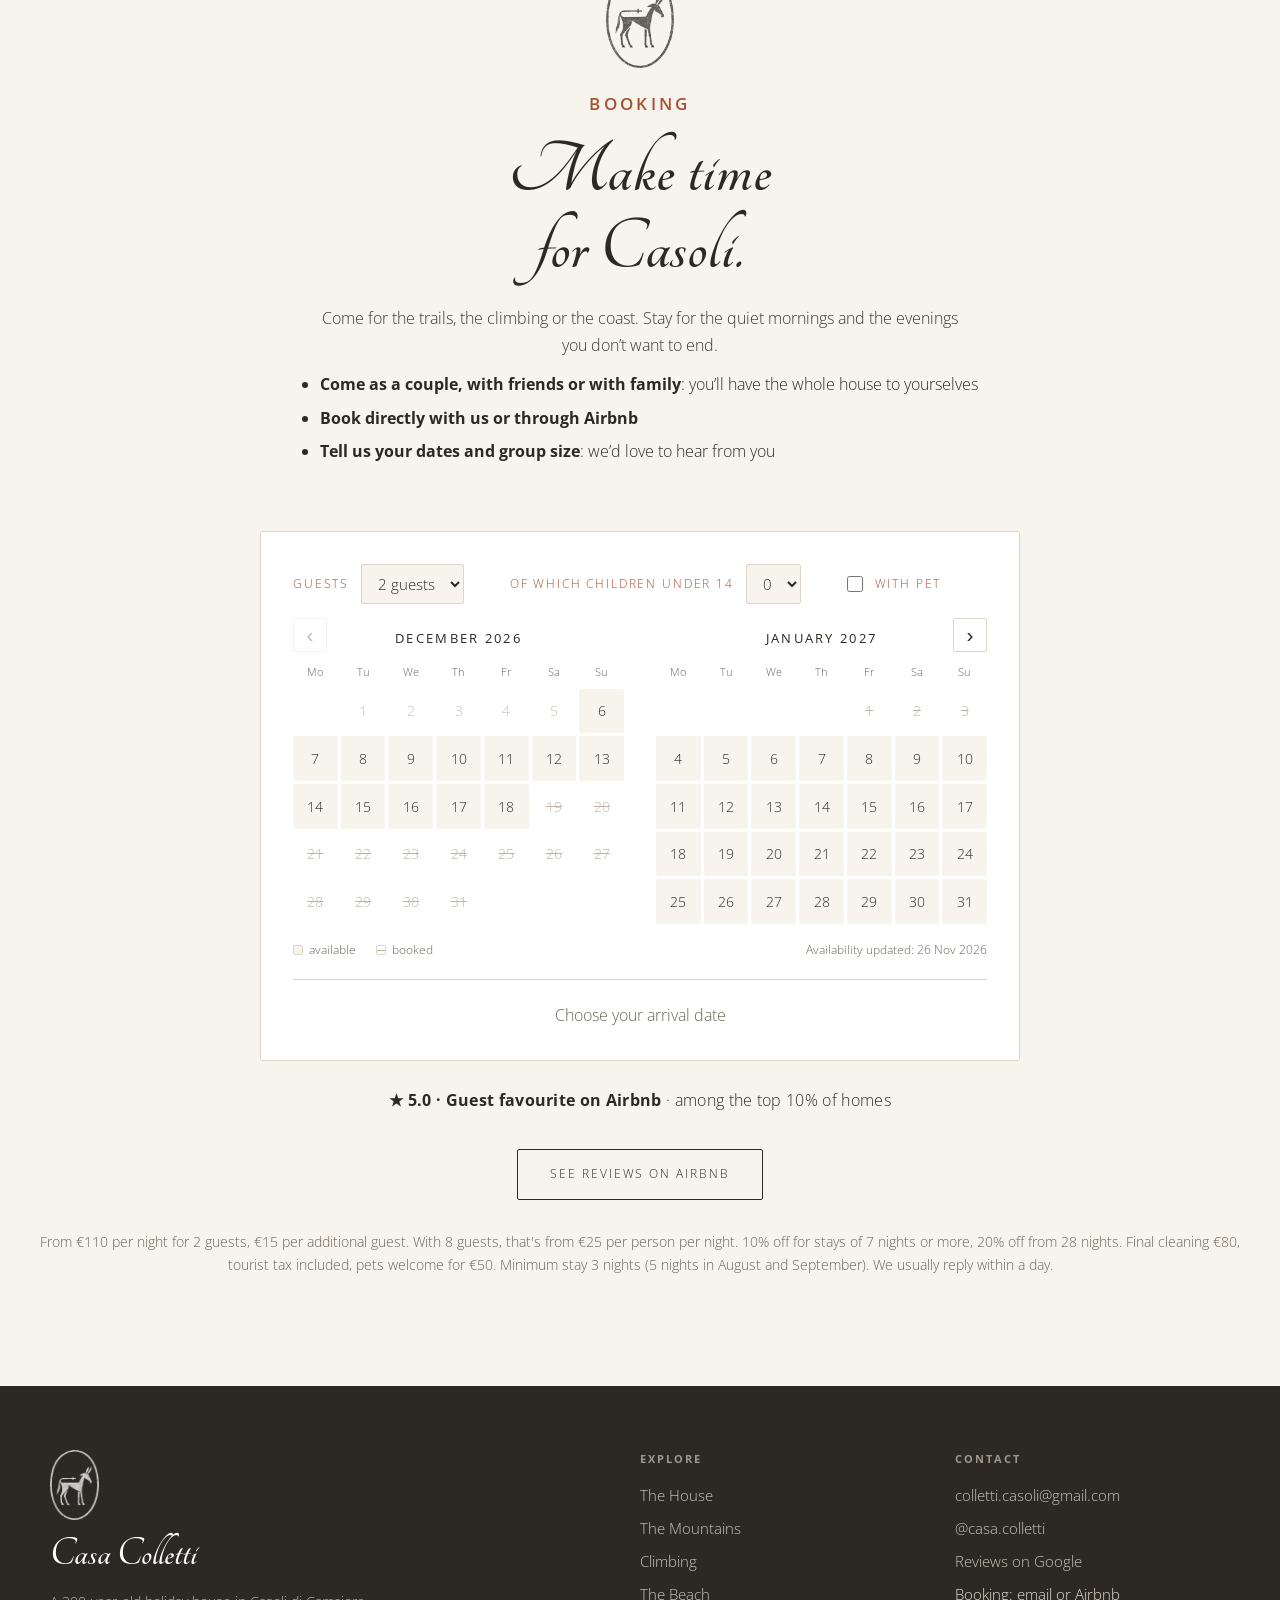
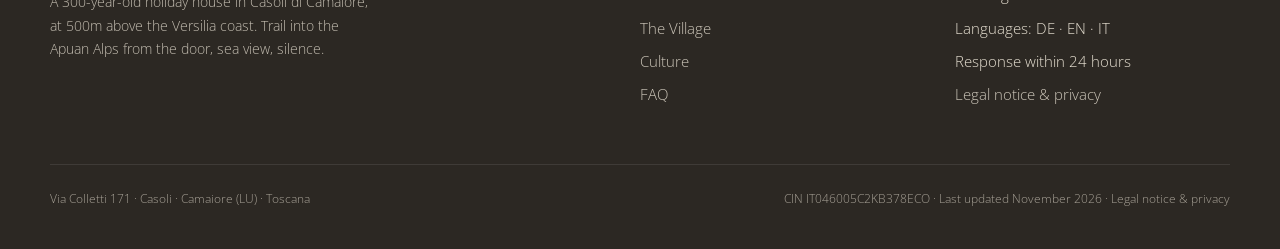
==== commit 41f54265: "Add files via upload" ====
--- a/index.html
+++ b/index.html
@@ -1025,7 +1025,7 @@
   <div class="cta">
     <a href="https://www.airbnb.de/rooms/1688939099606951713/reviews" target="_blank" rel="noopener" class="btn ghost">See reviews on Airbnb</a>
   </div>
-  <p class="pricing">From €110 per night for 2 guests, €15 per additional guest. 10% off for stays of 7 nights or more, 20% off from 28 nights. Final cleaning €80, tourist tax included. Minimum stay 3 nights. We usually reply within a day.</p>
+  <p class="pricing">From €110 per night for 2 guests, €15 per additional guest. With 8 guests, that's from €25 per person per night. 10% off for stays of 7 nights or more, 20% off from 28 nights. Final cleaning €80, tourist tax included, pets welcome for €50. Minimum stay 3 nights (5 nights in August and September). We usually reply within a day.</p>
 </section>
 
 <!-- FOOTER -->
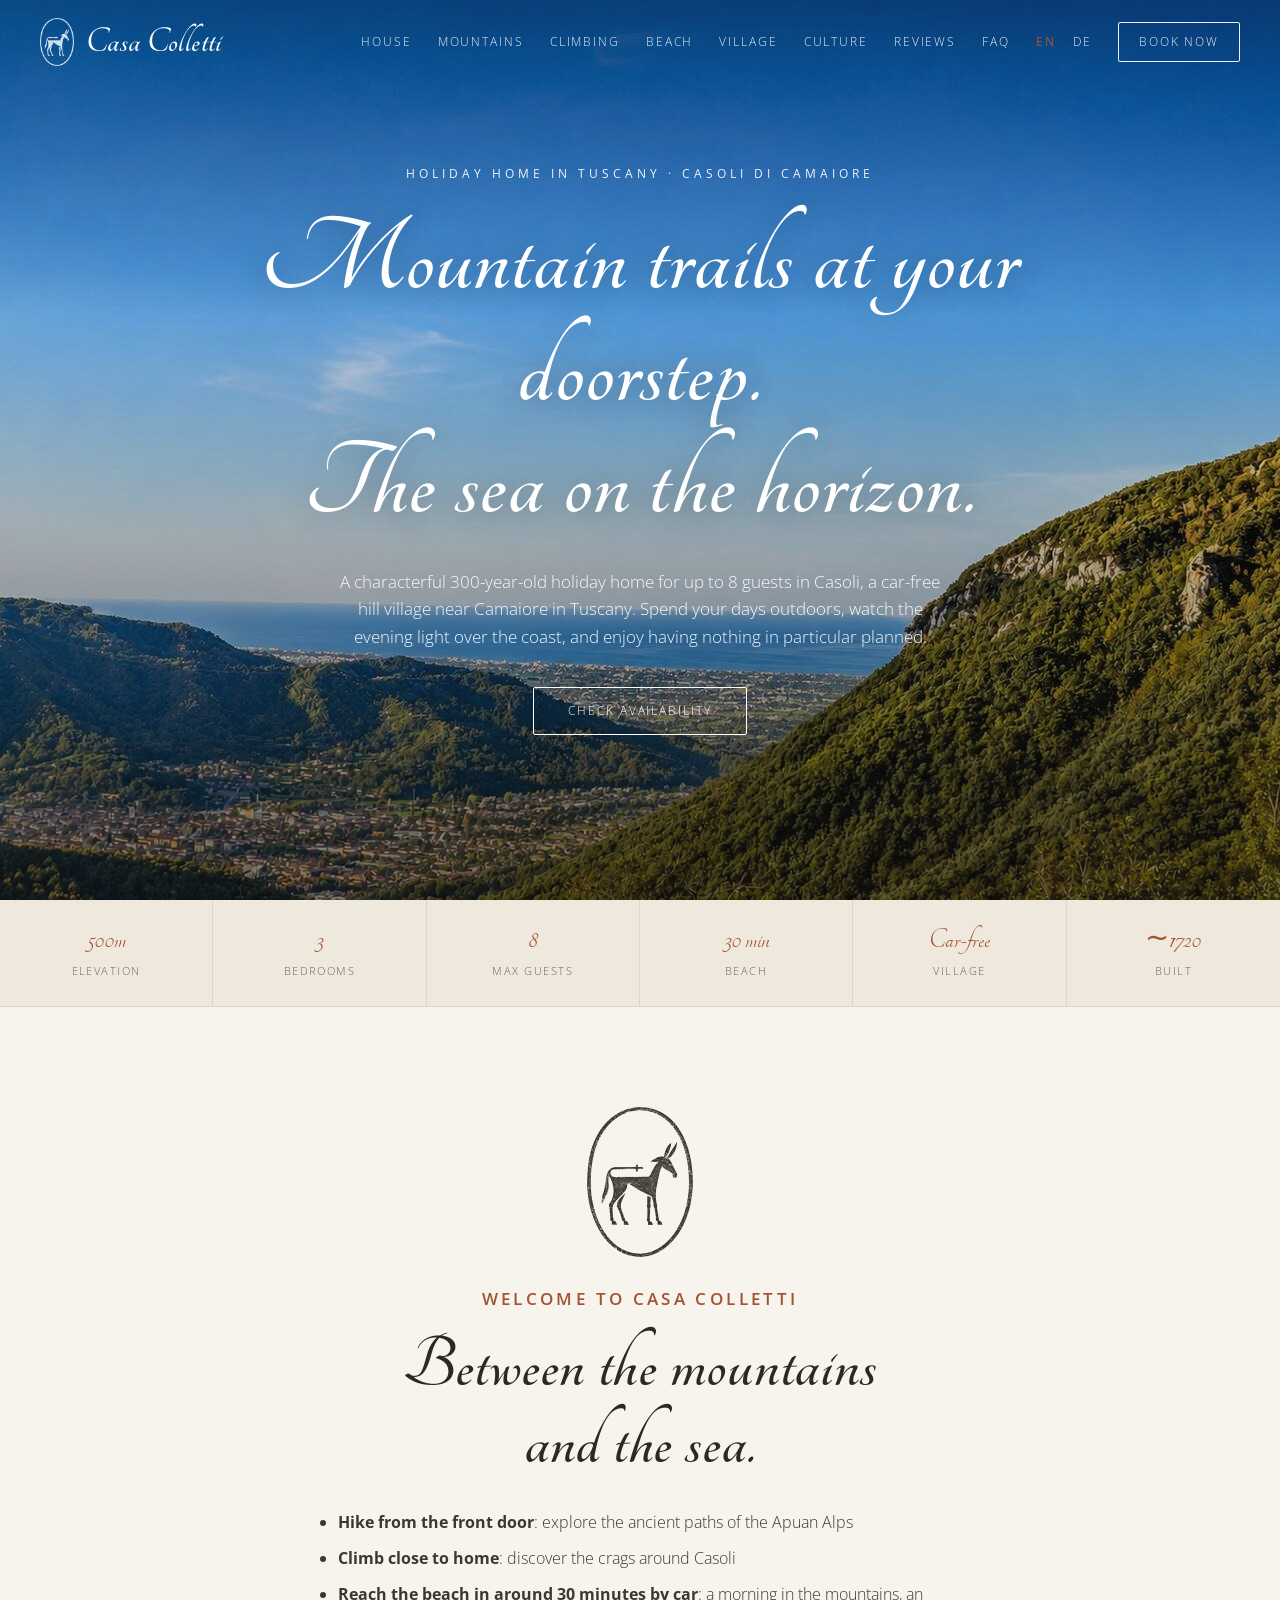
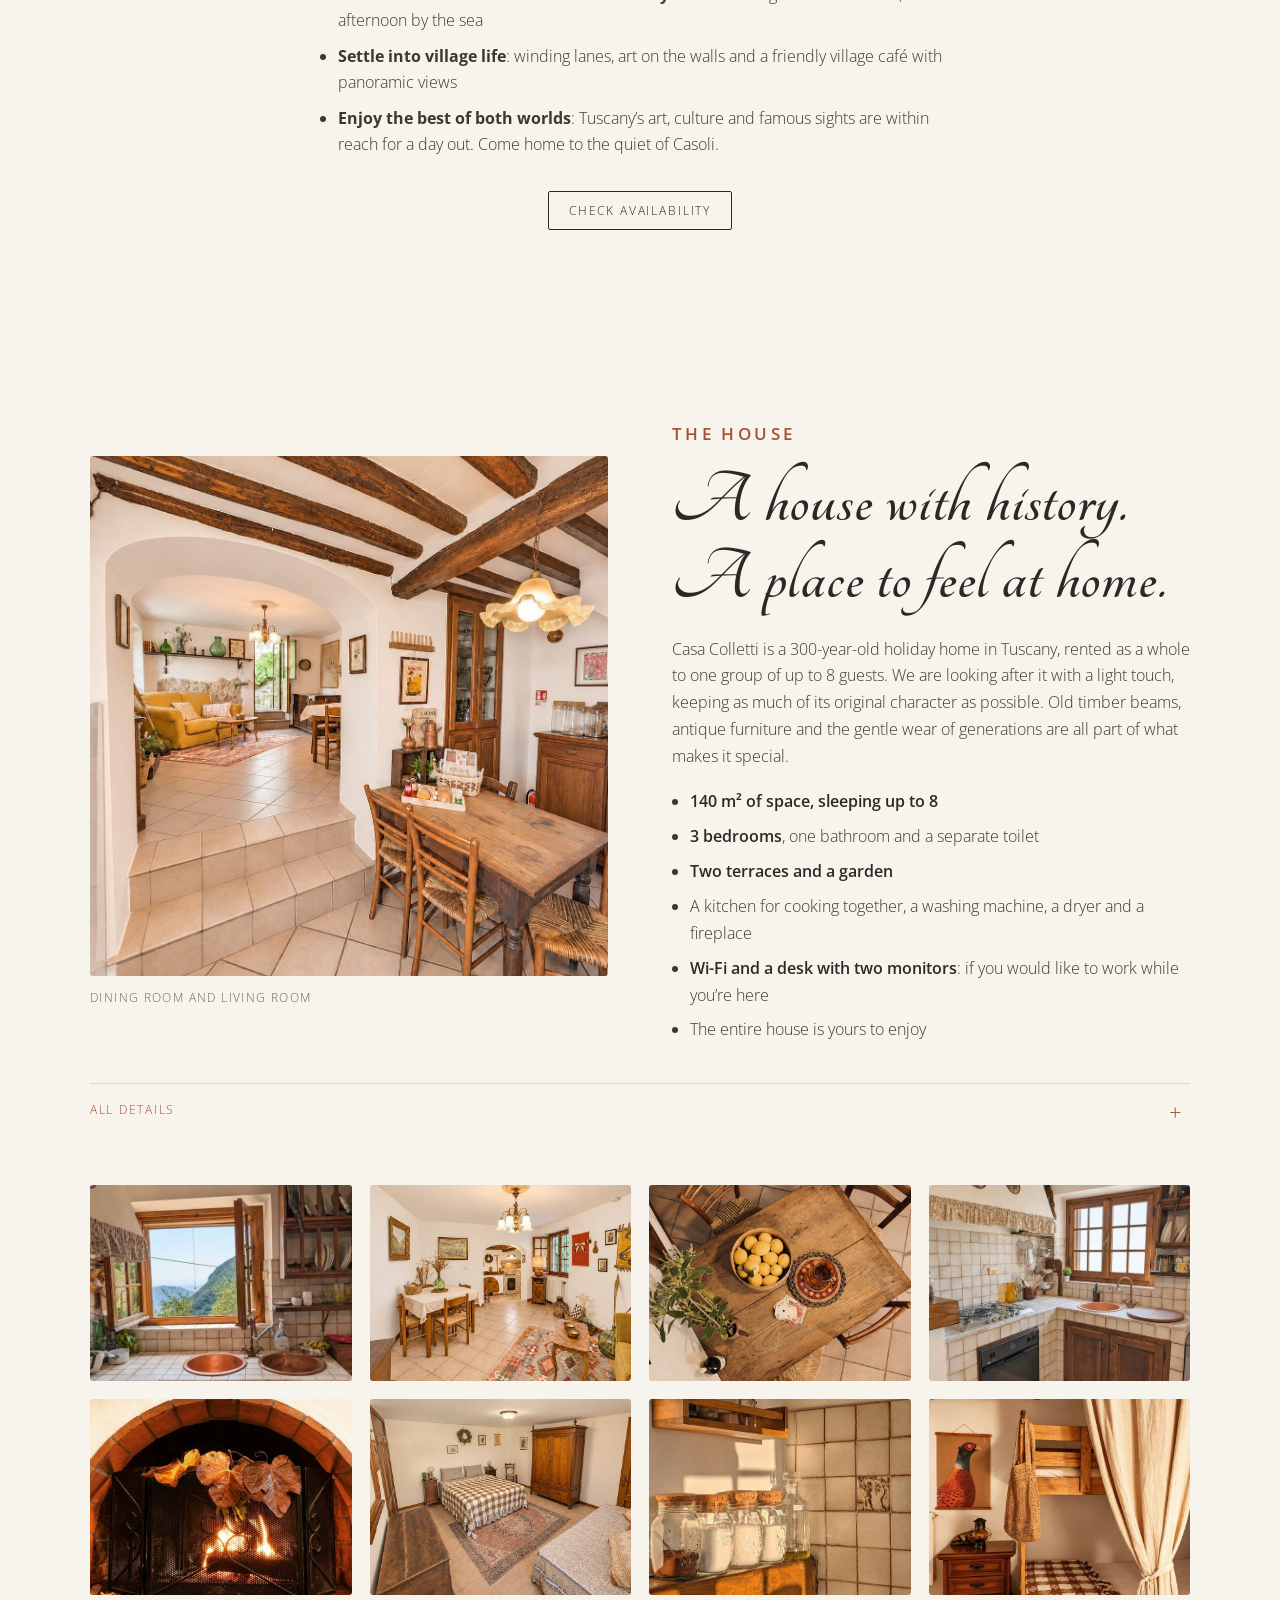
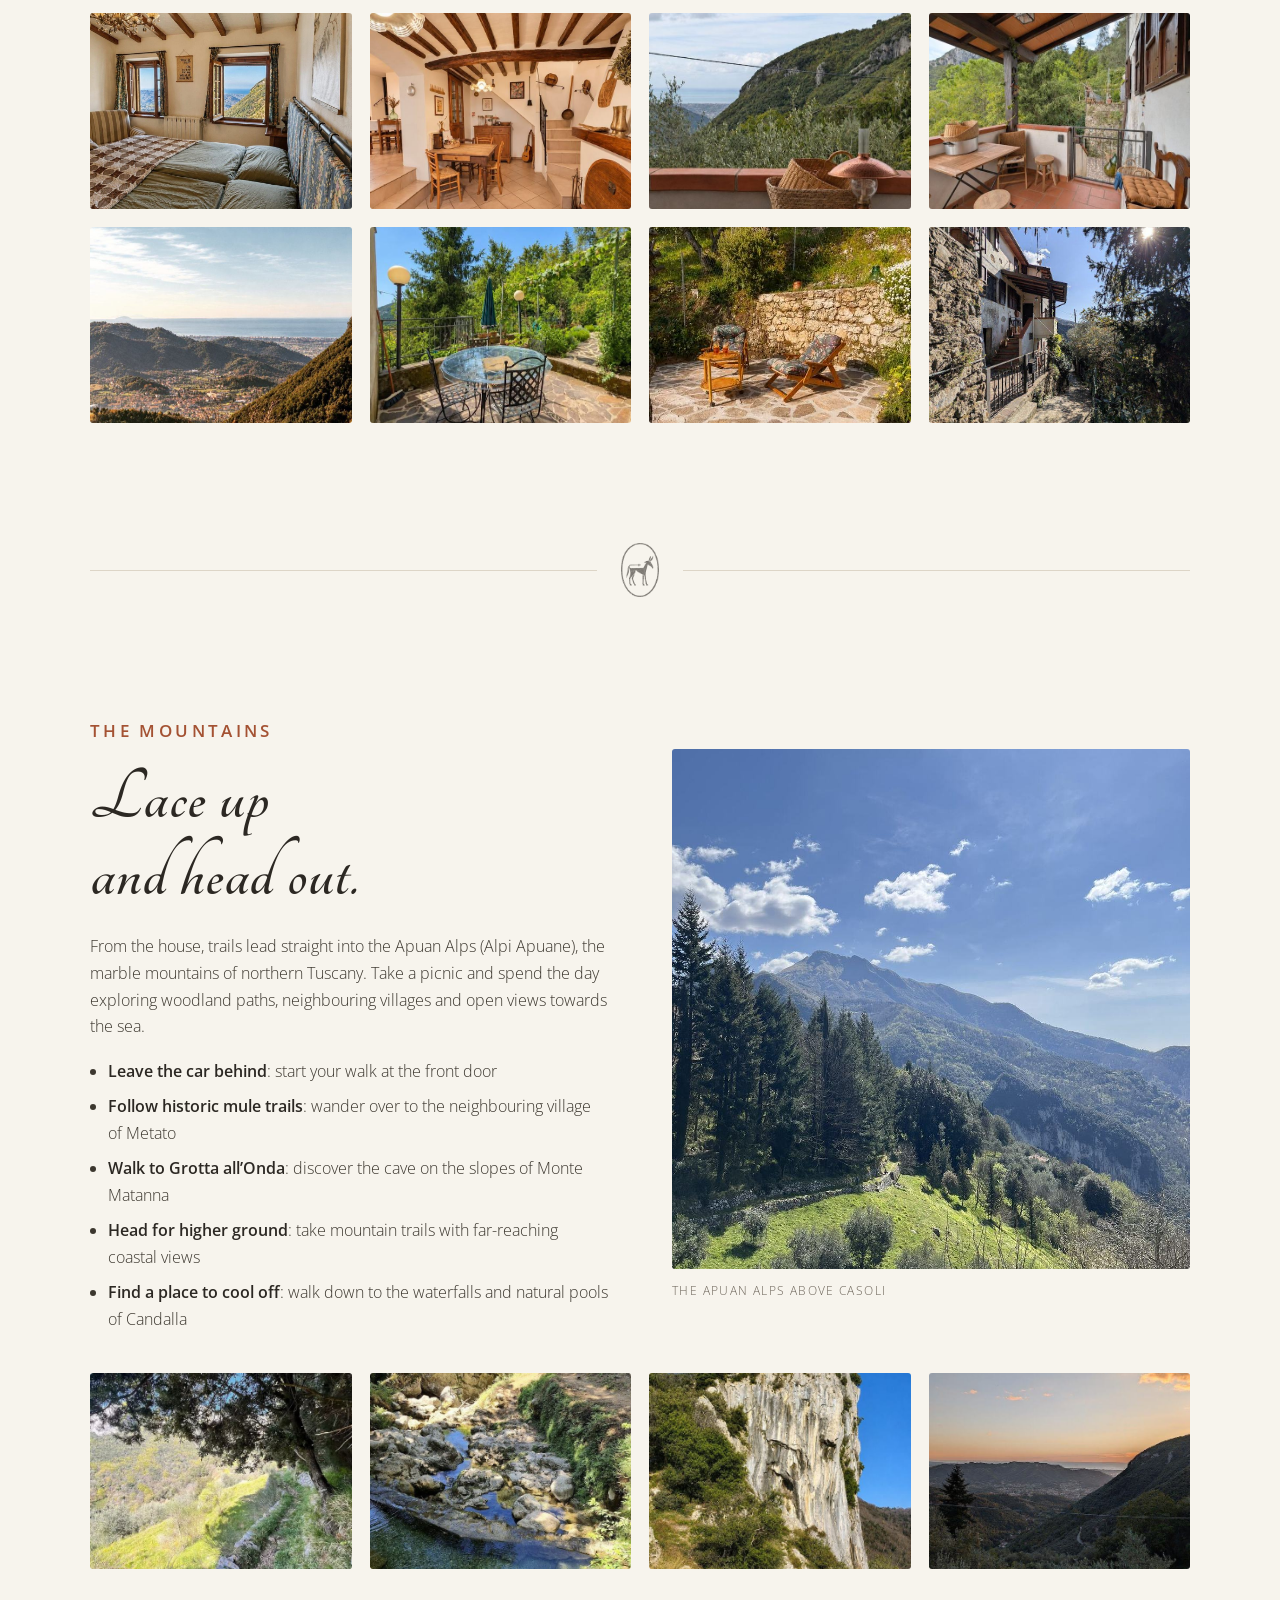
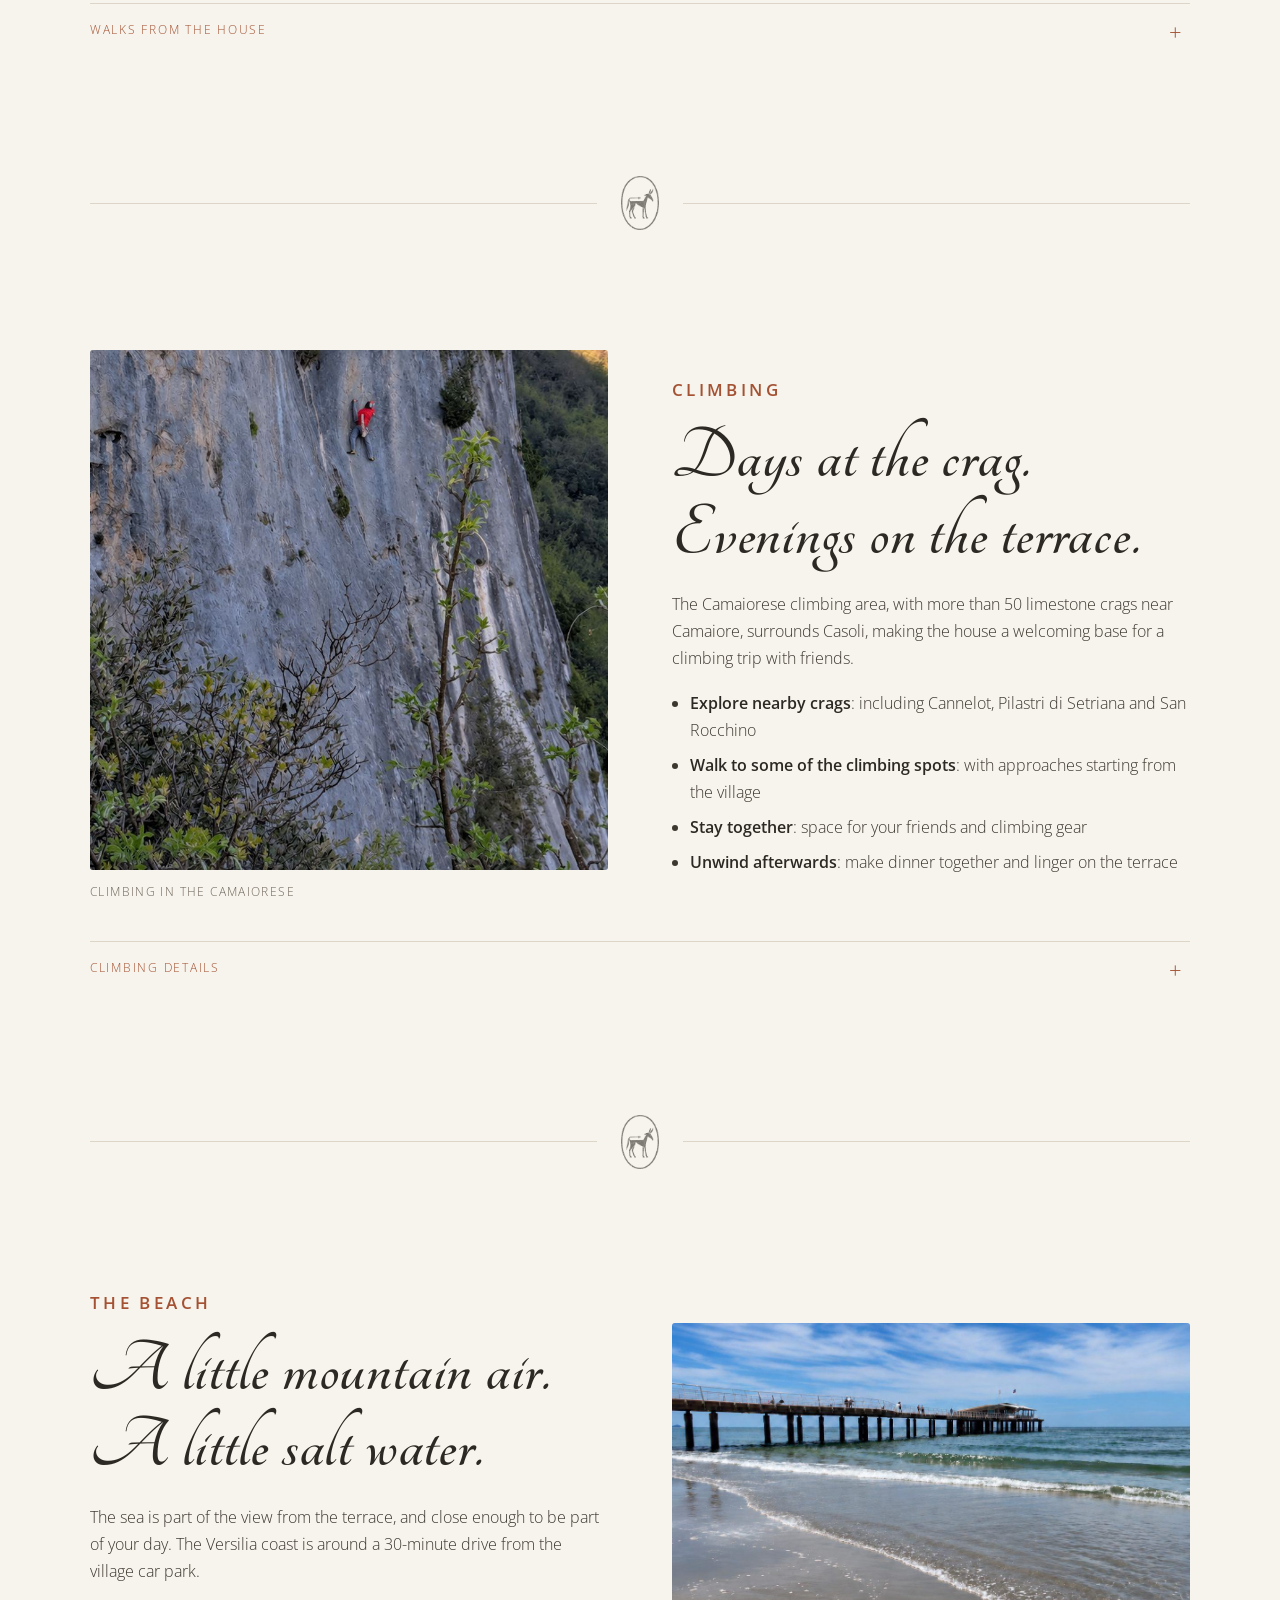
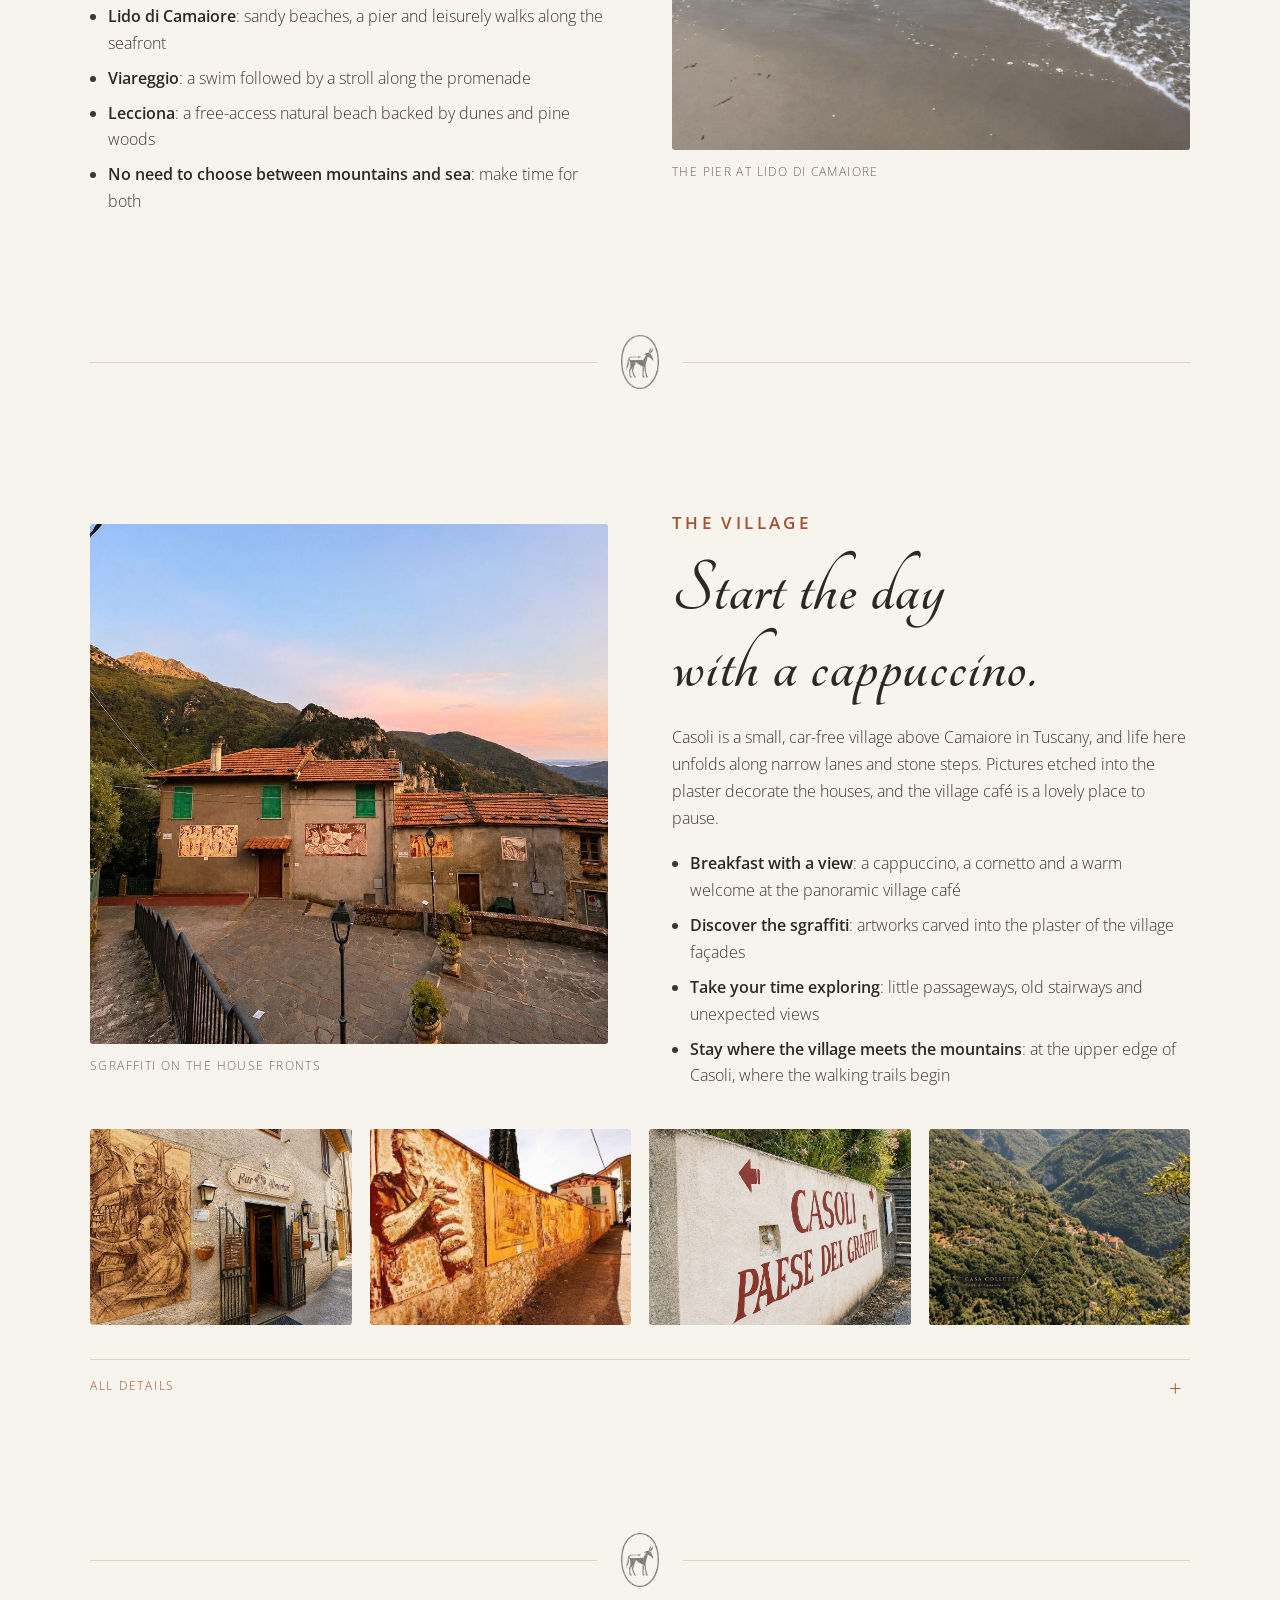
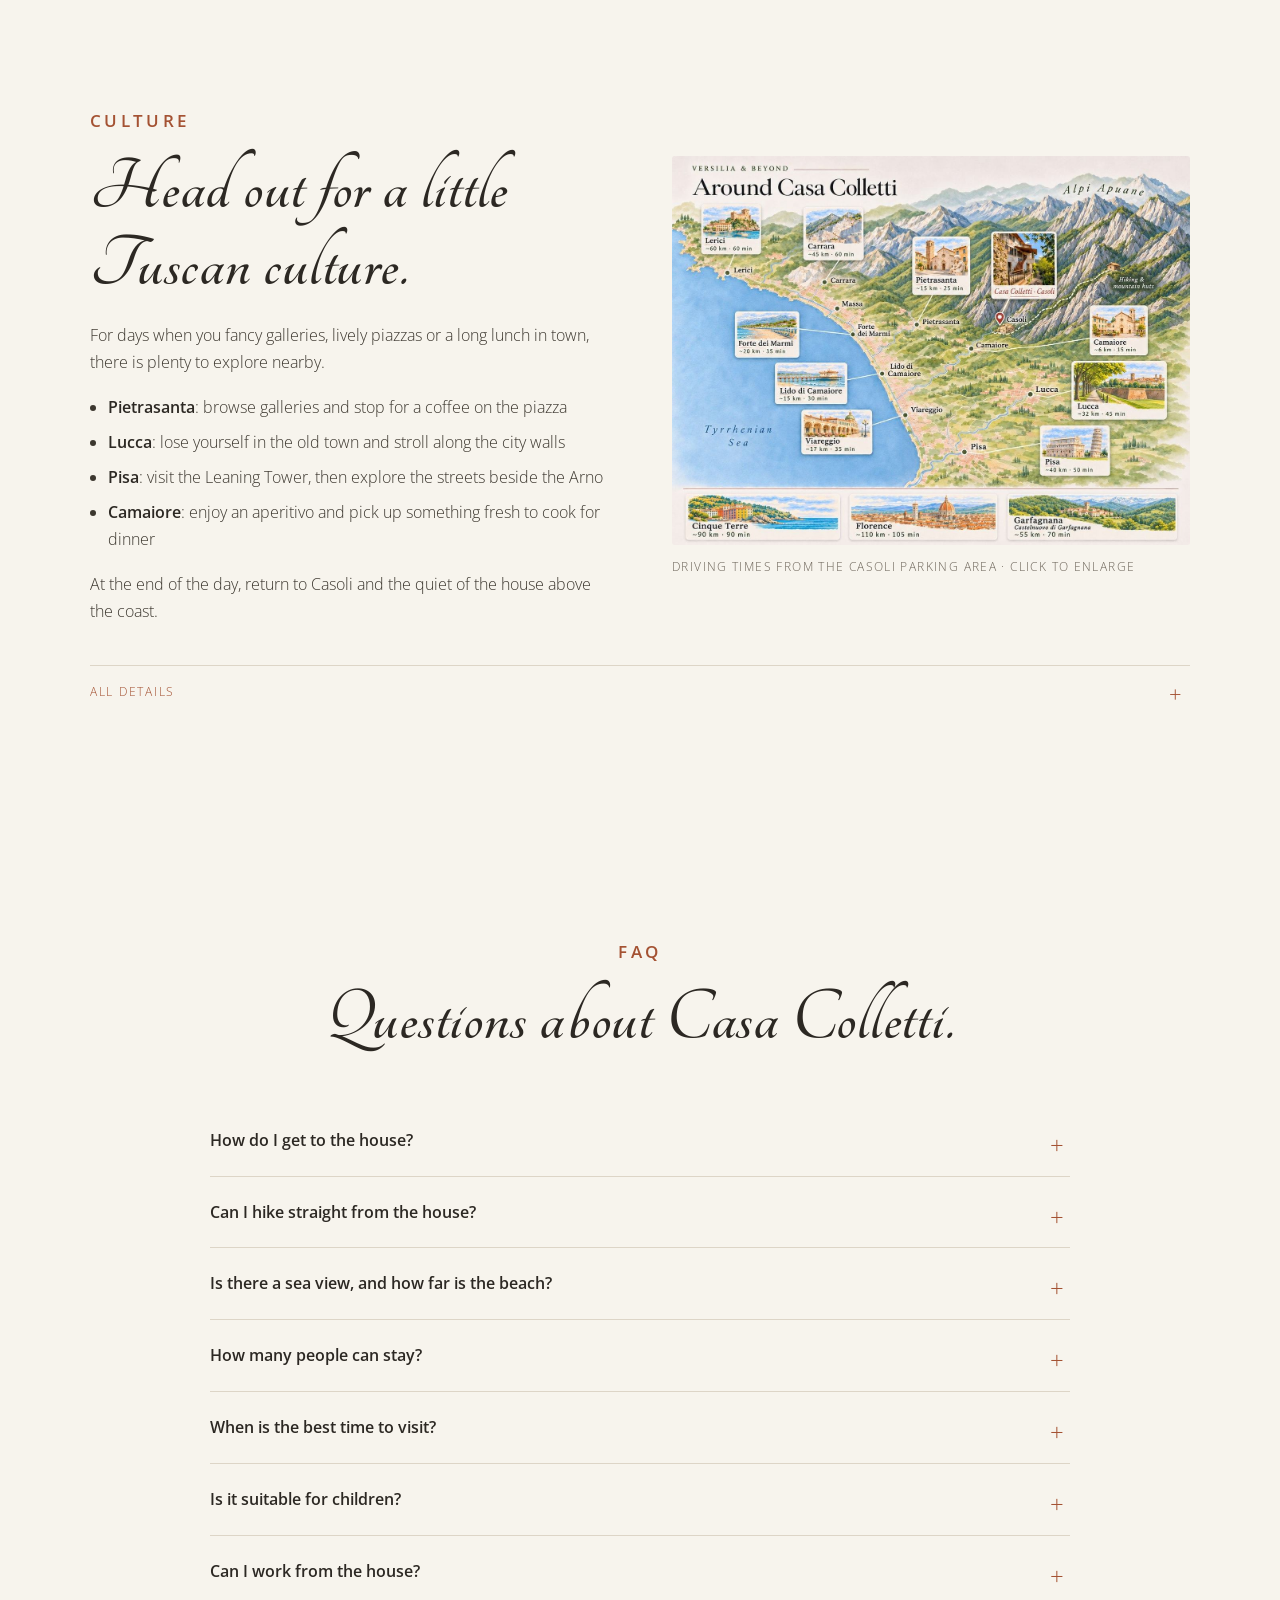
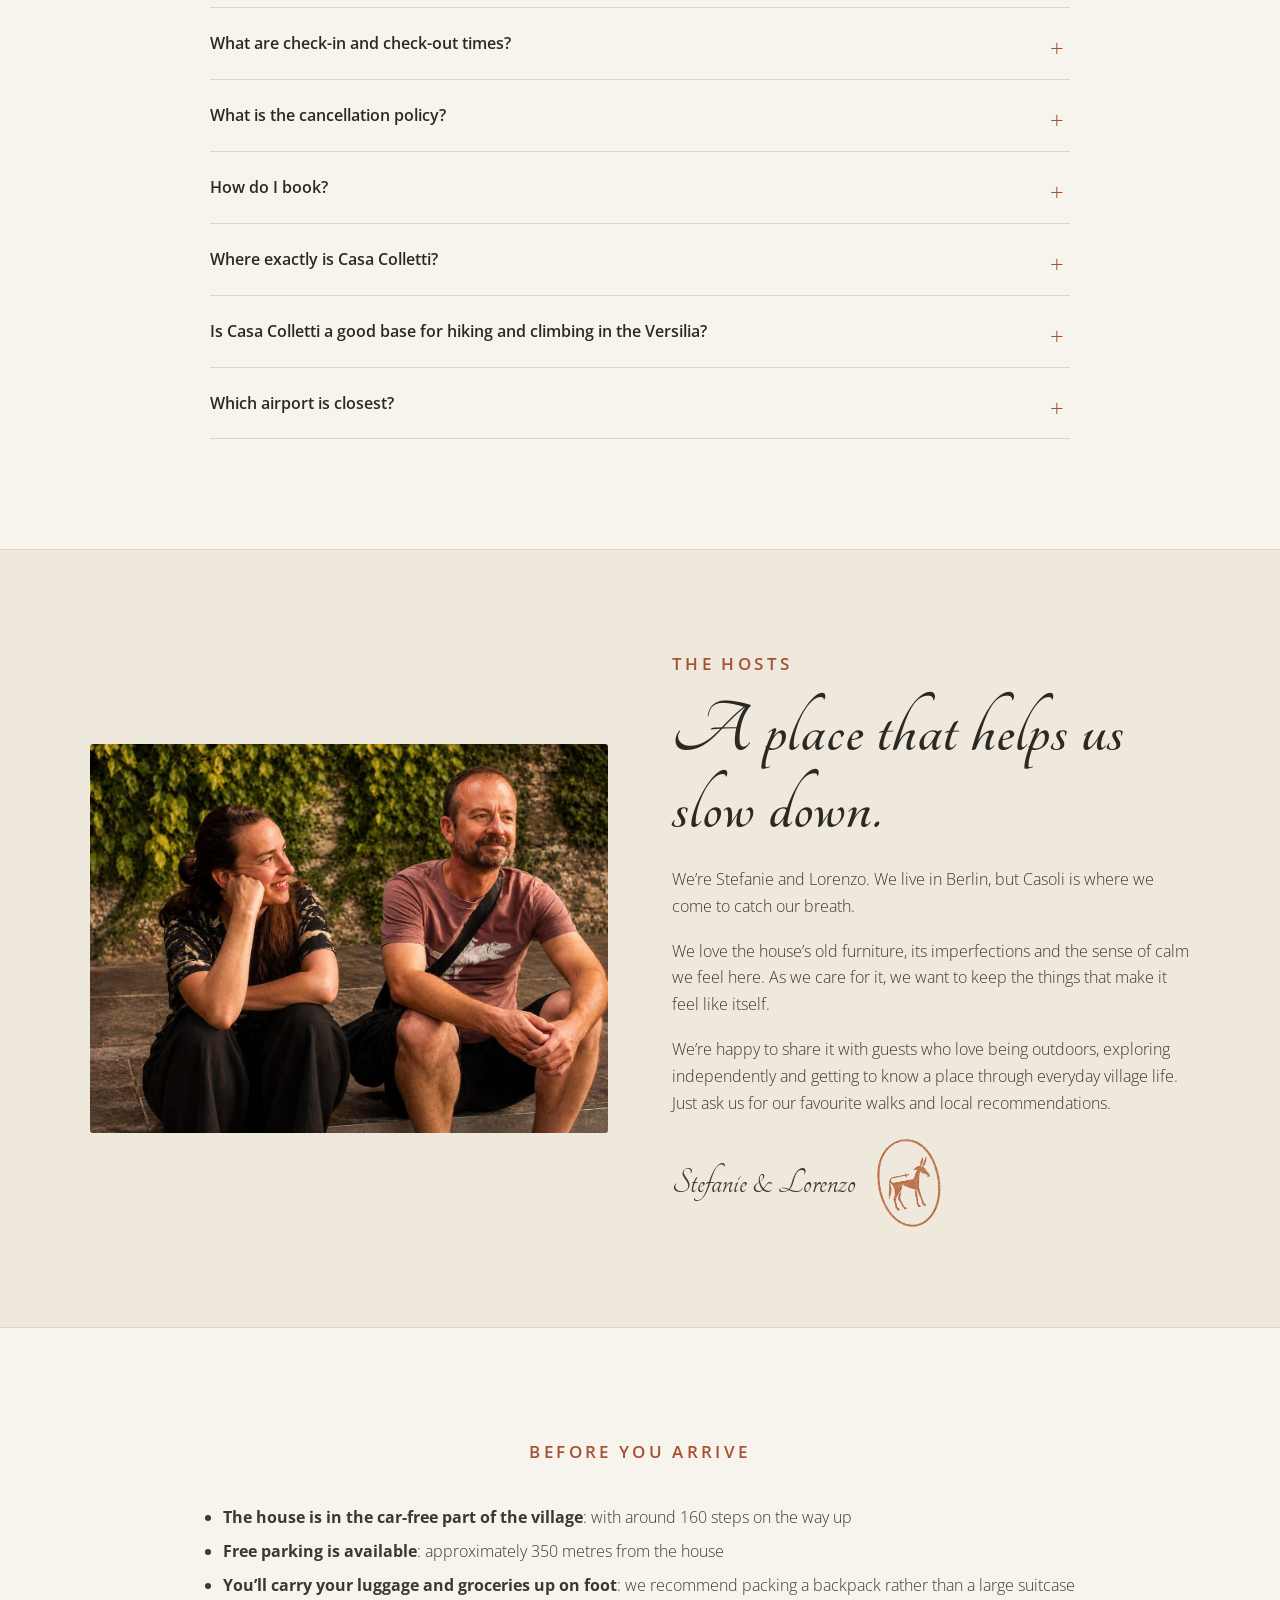
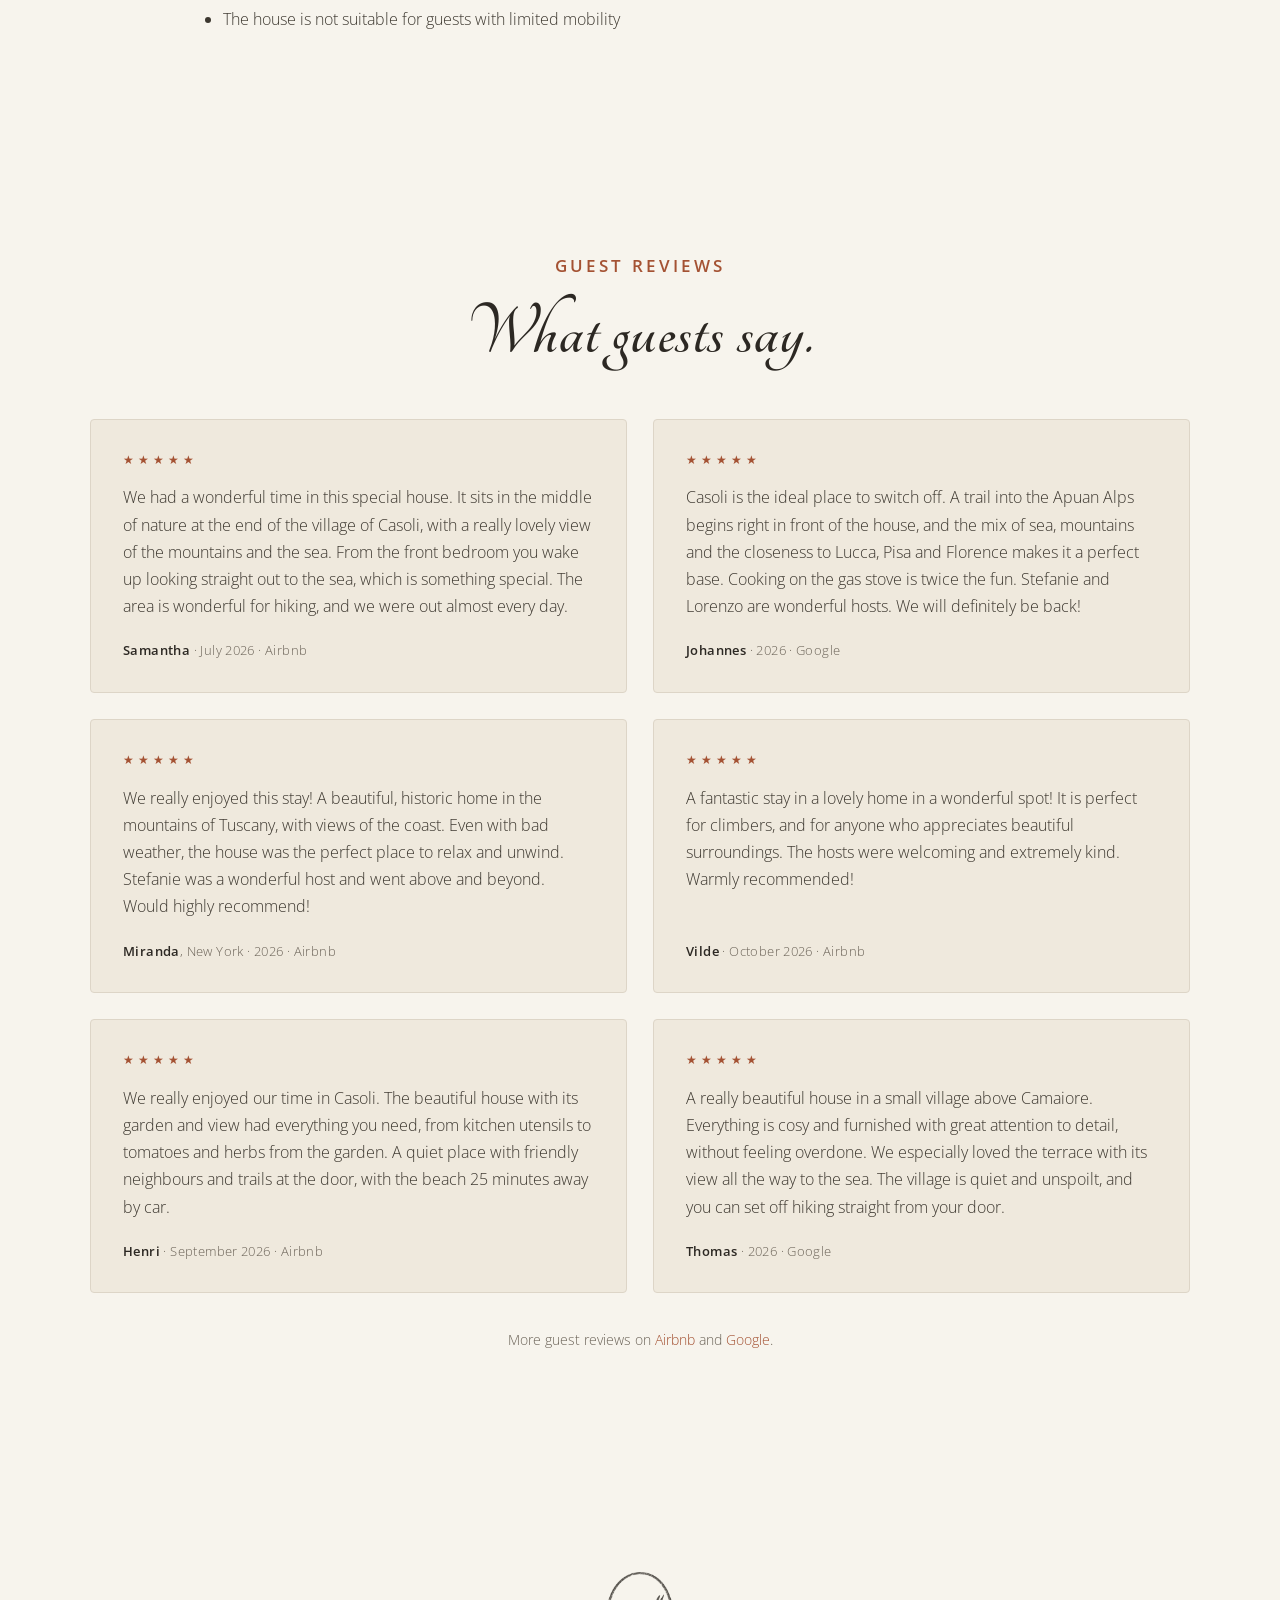
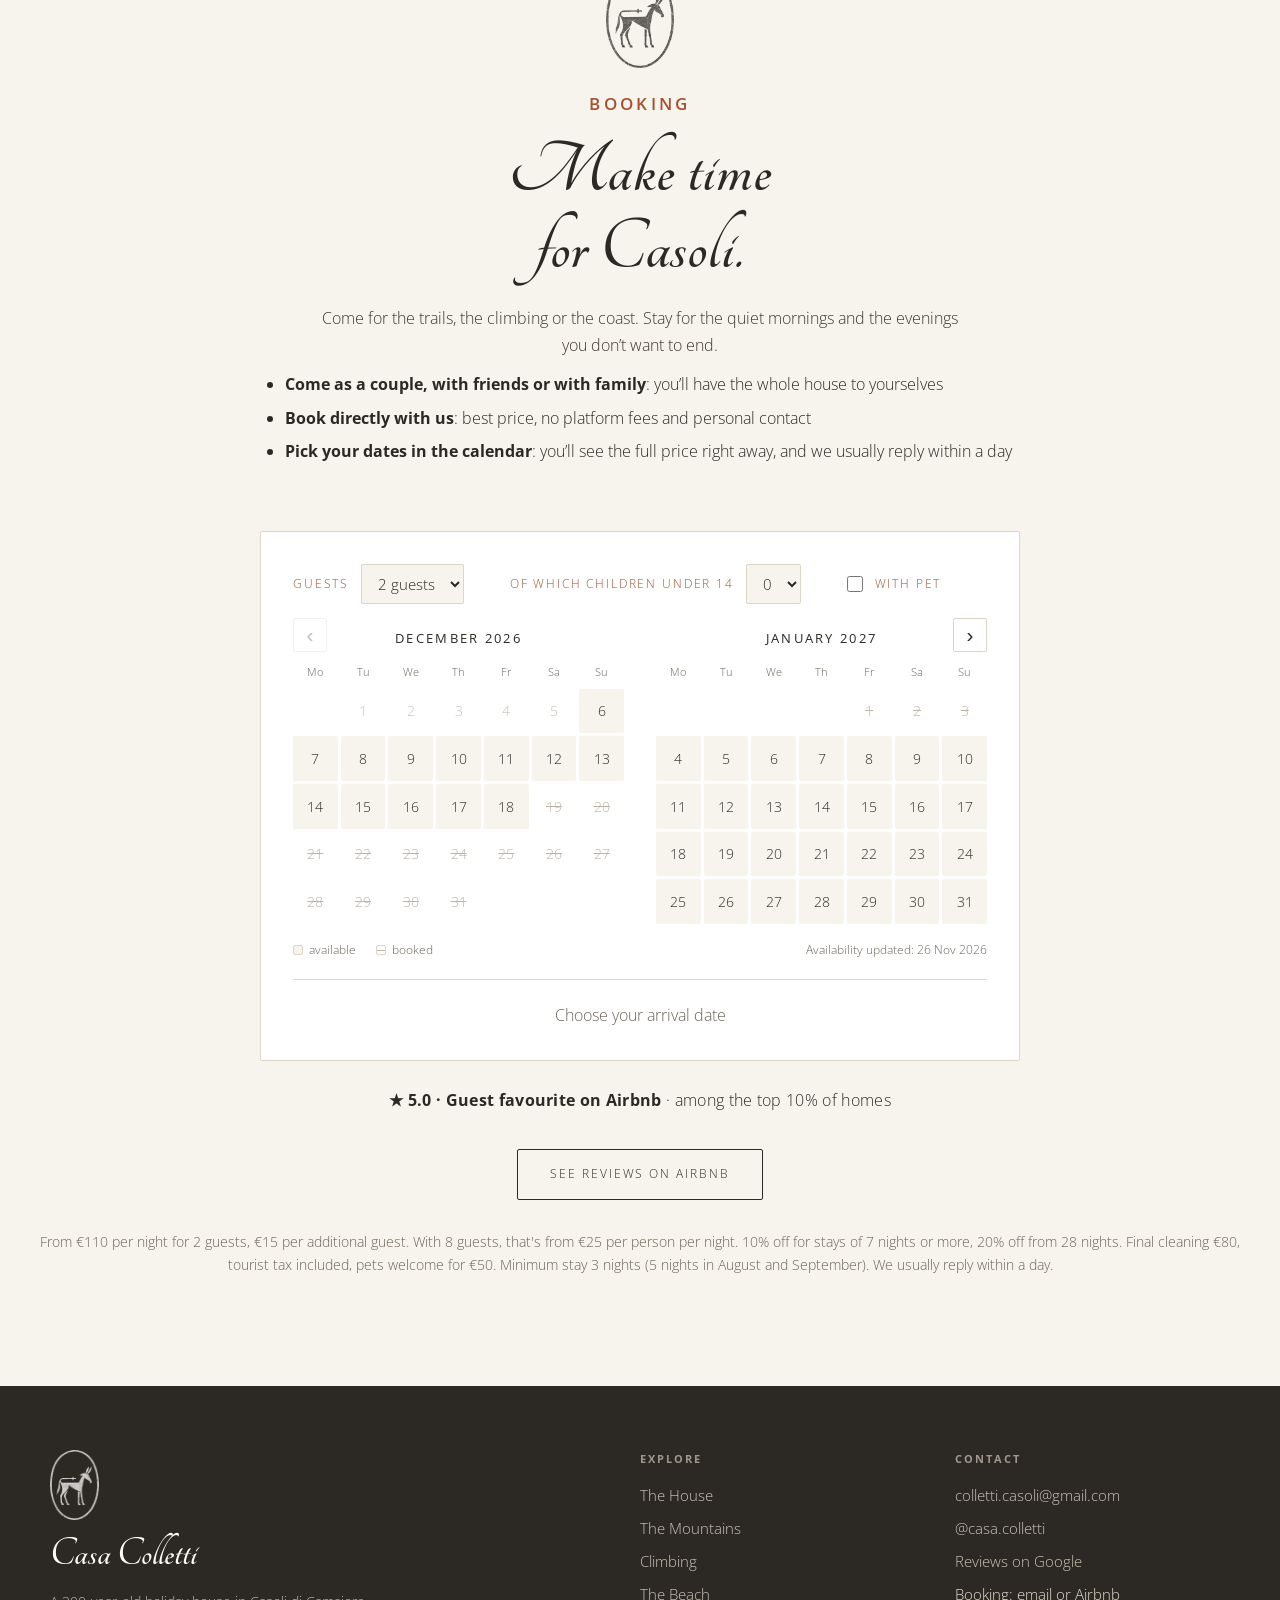
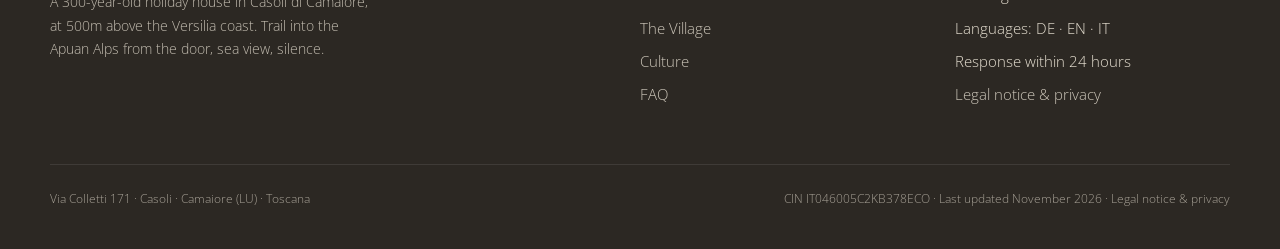
==== commit 9de6f1c0: "Add files via upload" ====
--- a/index.html
+++ b/index.html
@@ -1017,8 +1017,8 @@
   <p class="lead">Come for the trails, the climbing or the coast. Stay for the quiet mornings and the evenings you don’t want to end.</p>
   <ul class="book-list">
     <li><strong>Come as a couple, with friends or with family</strong>: you’ll have the whole house to yourselves</li>
-    <li><strong>Book directly with us or through Airbnb</strong></li>
-    <li><strong>Tell us your dates and group size</strong>: we’d love to hear from you</li>
+    <li><strong>Book directly with us</strong>: best price, no platform fees and personal contact</li>
+    <li><strong>Pick your dates in the calendar</strong>: you’ll see the full price right away, and we usually reply within a day</li>
   </ul>
   <div id="cc-booking" data-lang="en"></div>
   <p class="trust" style="text-align:center;margin:1.6rem 0 .2rem;font-size:1rem;letter-spacing:.02em"><strong>★ 5.0 · Guest favourite on Airbnb</strong> · among the top 10% of homes</p>
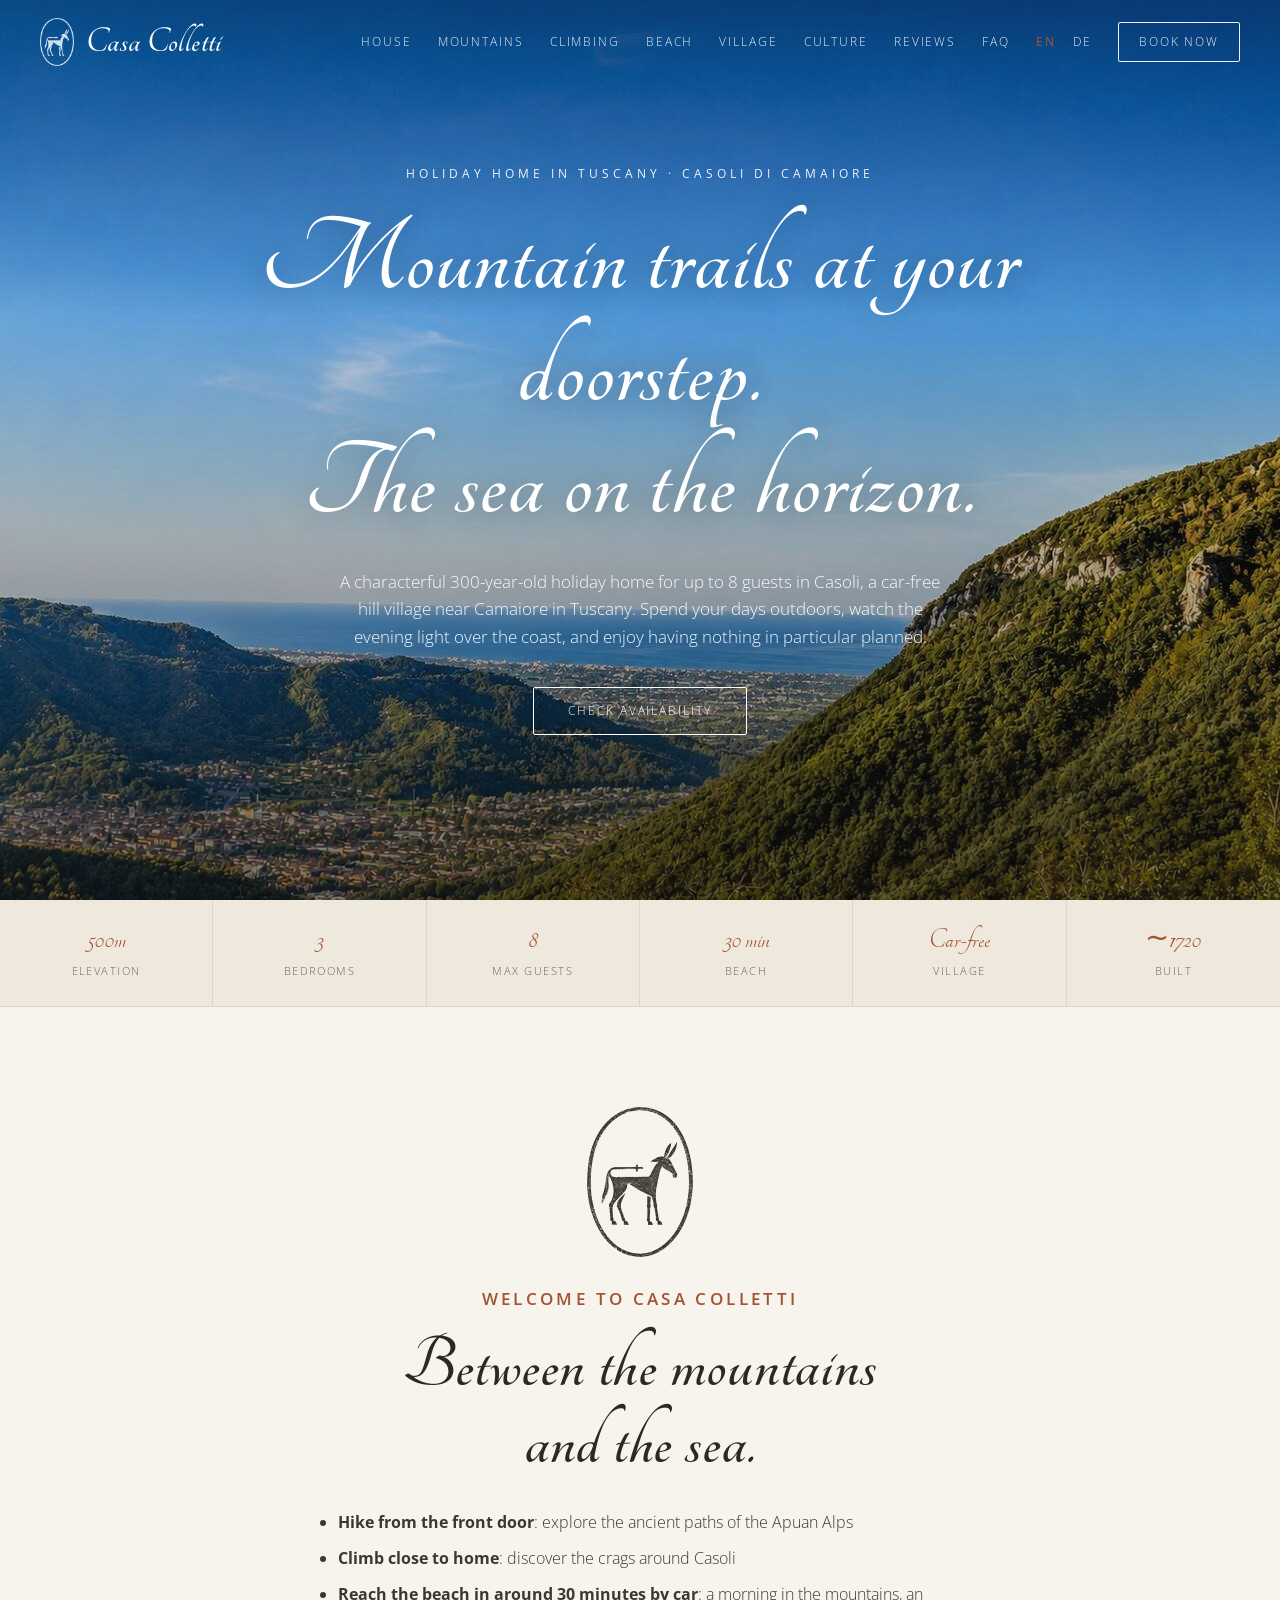
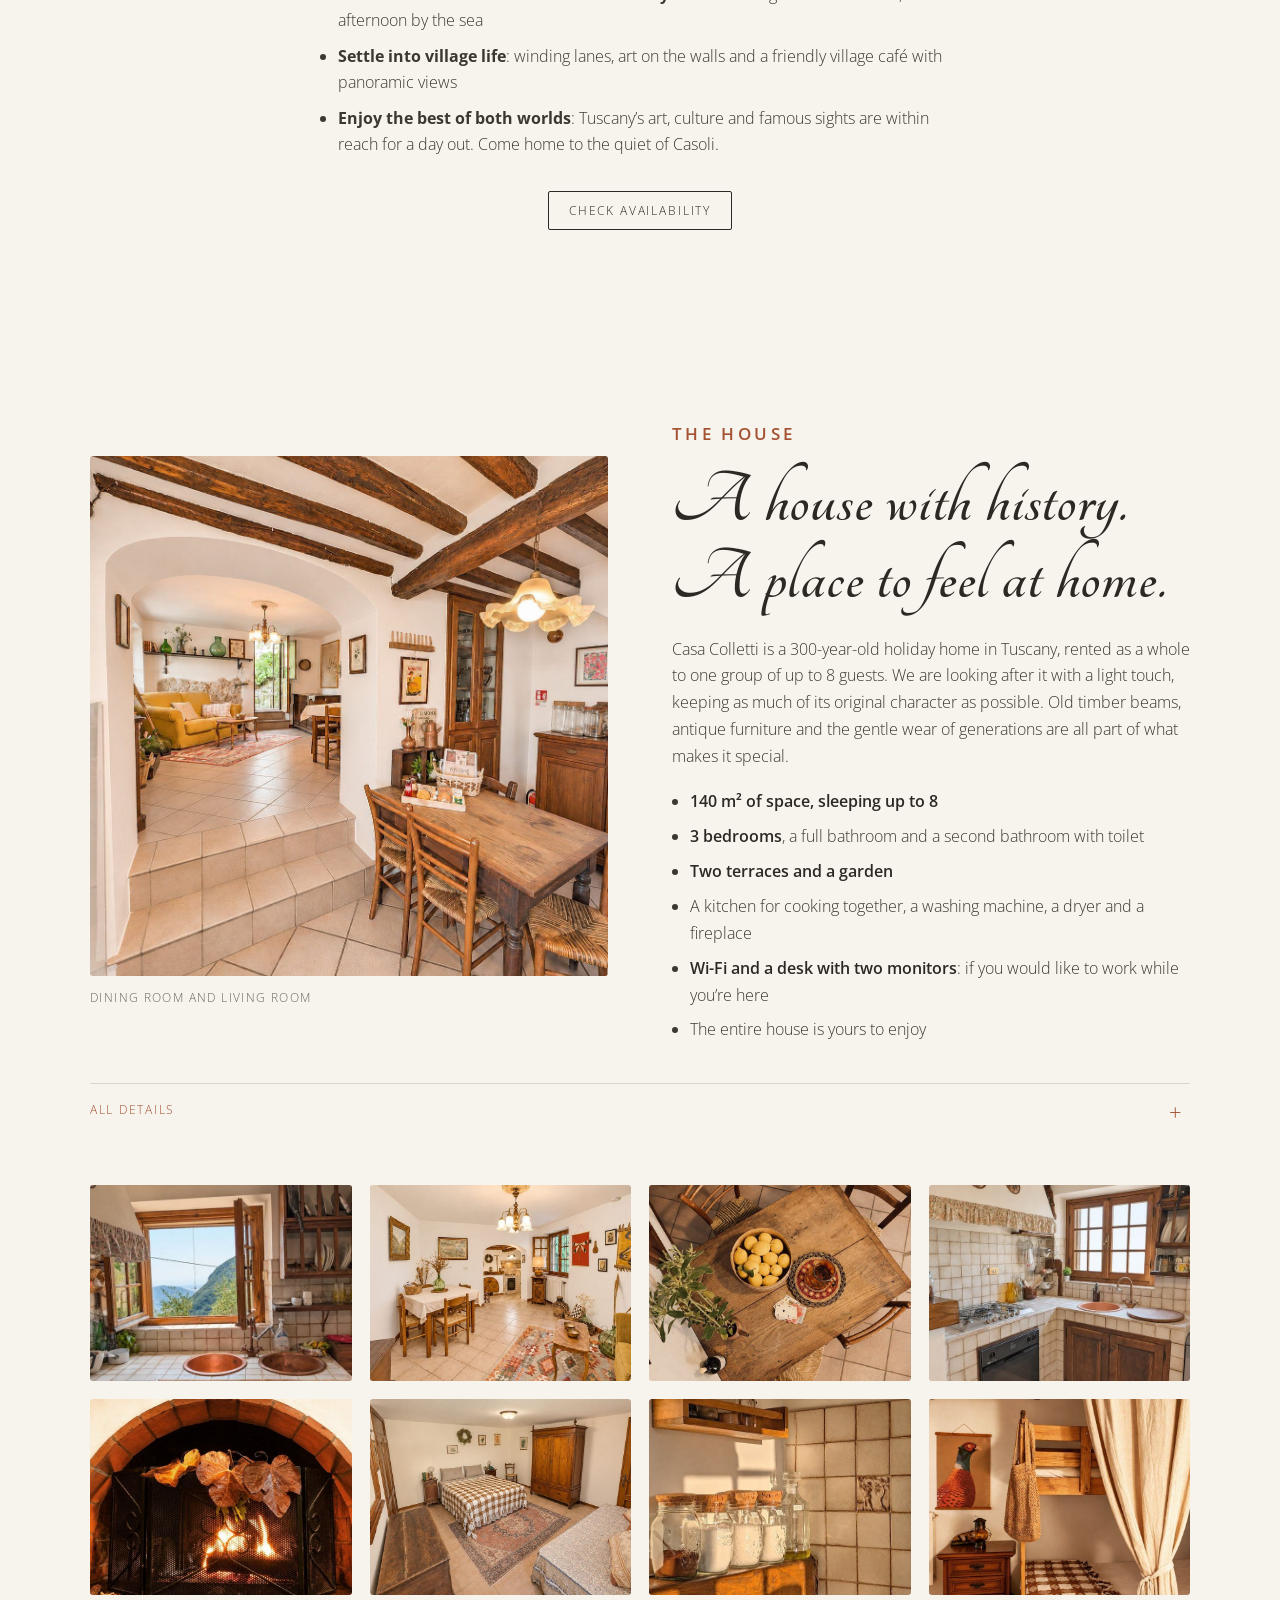
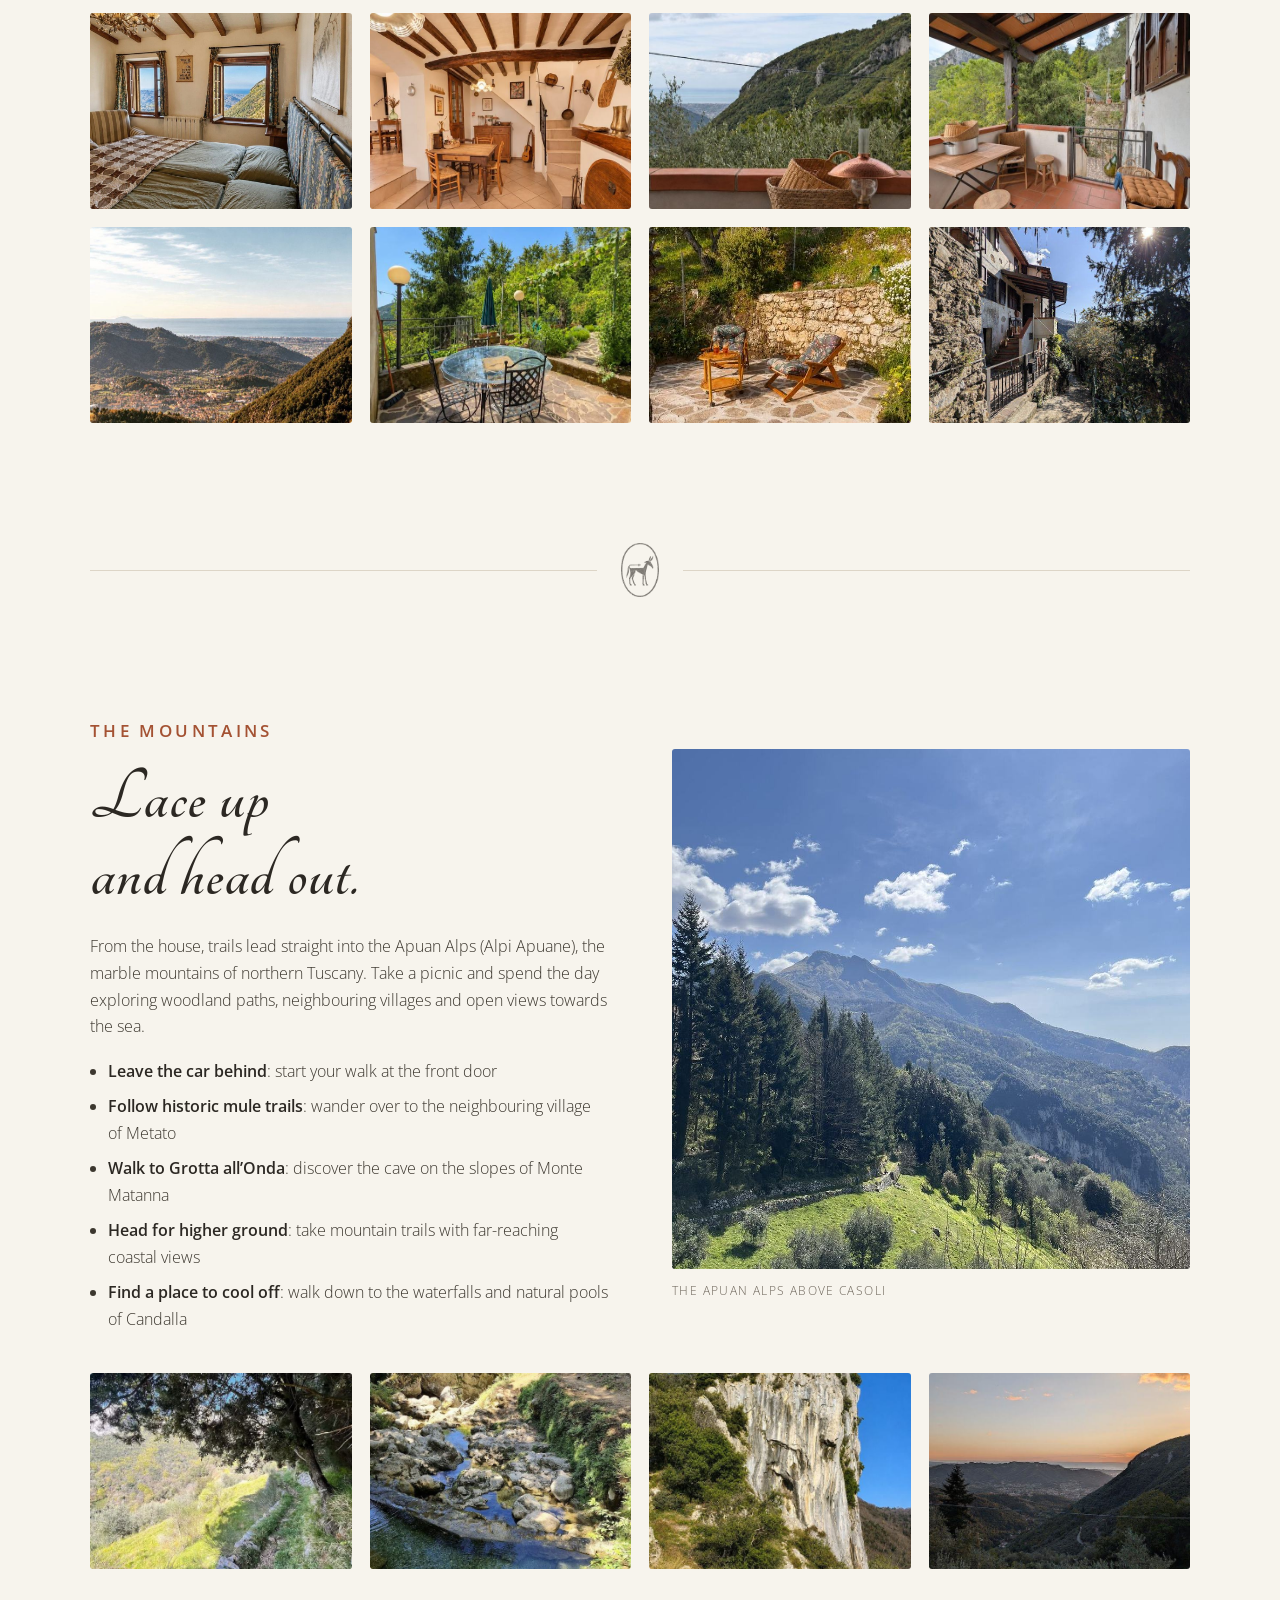
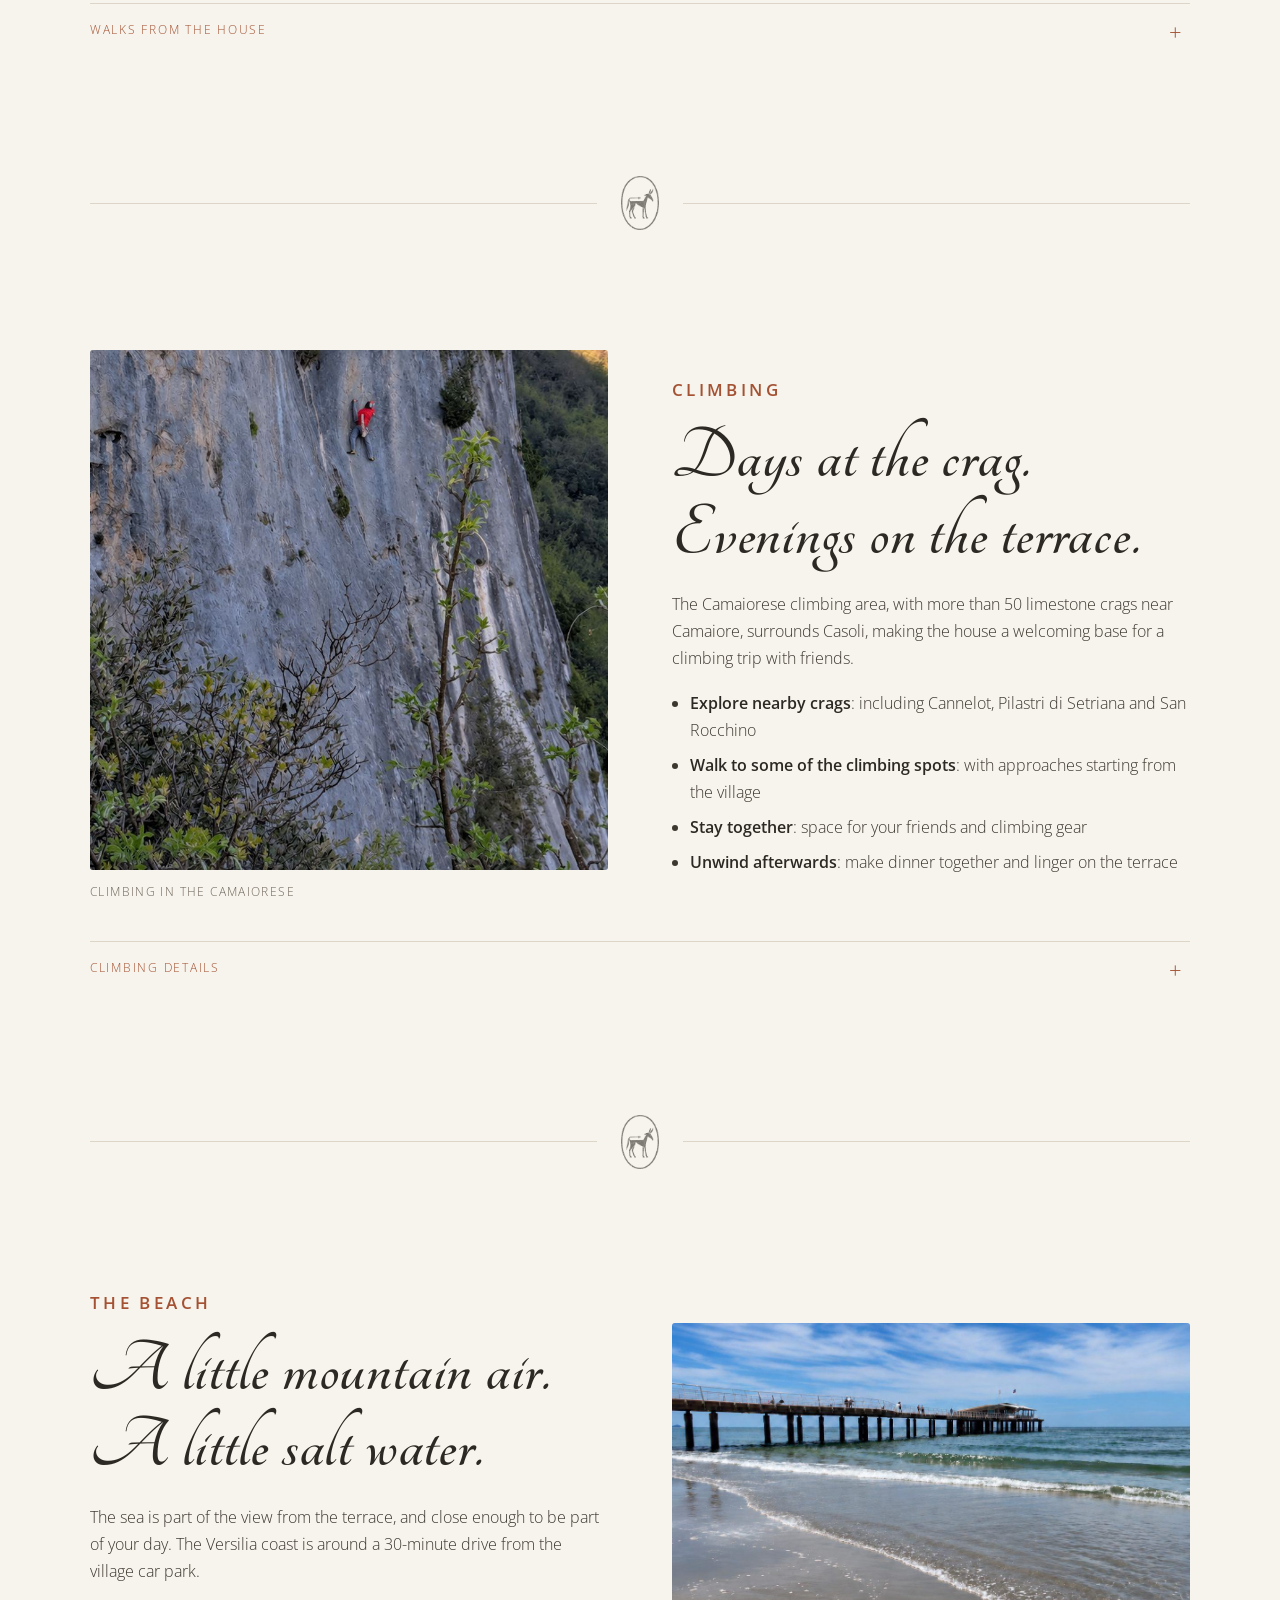
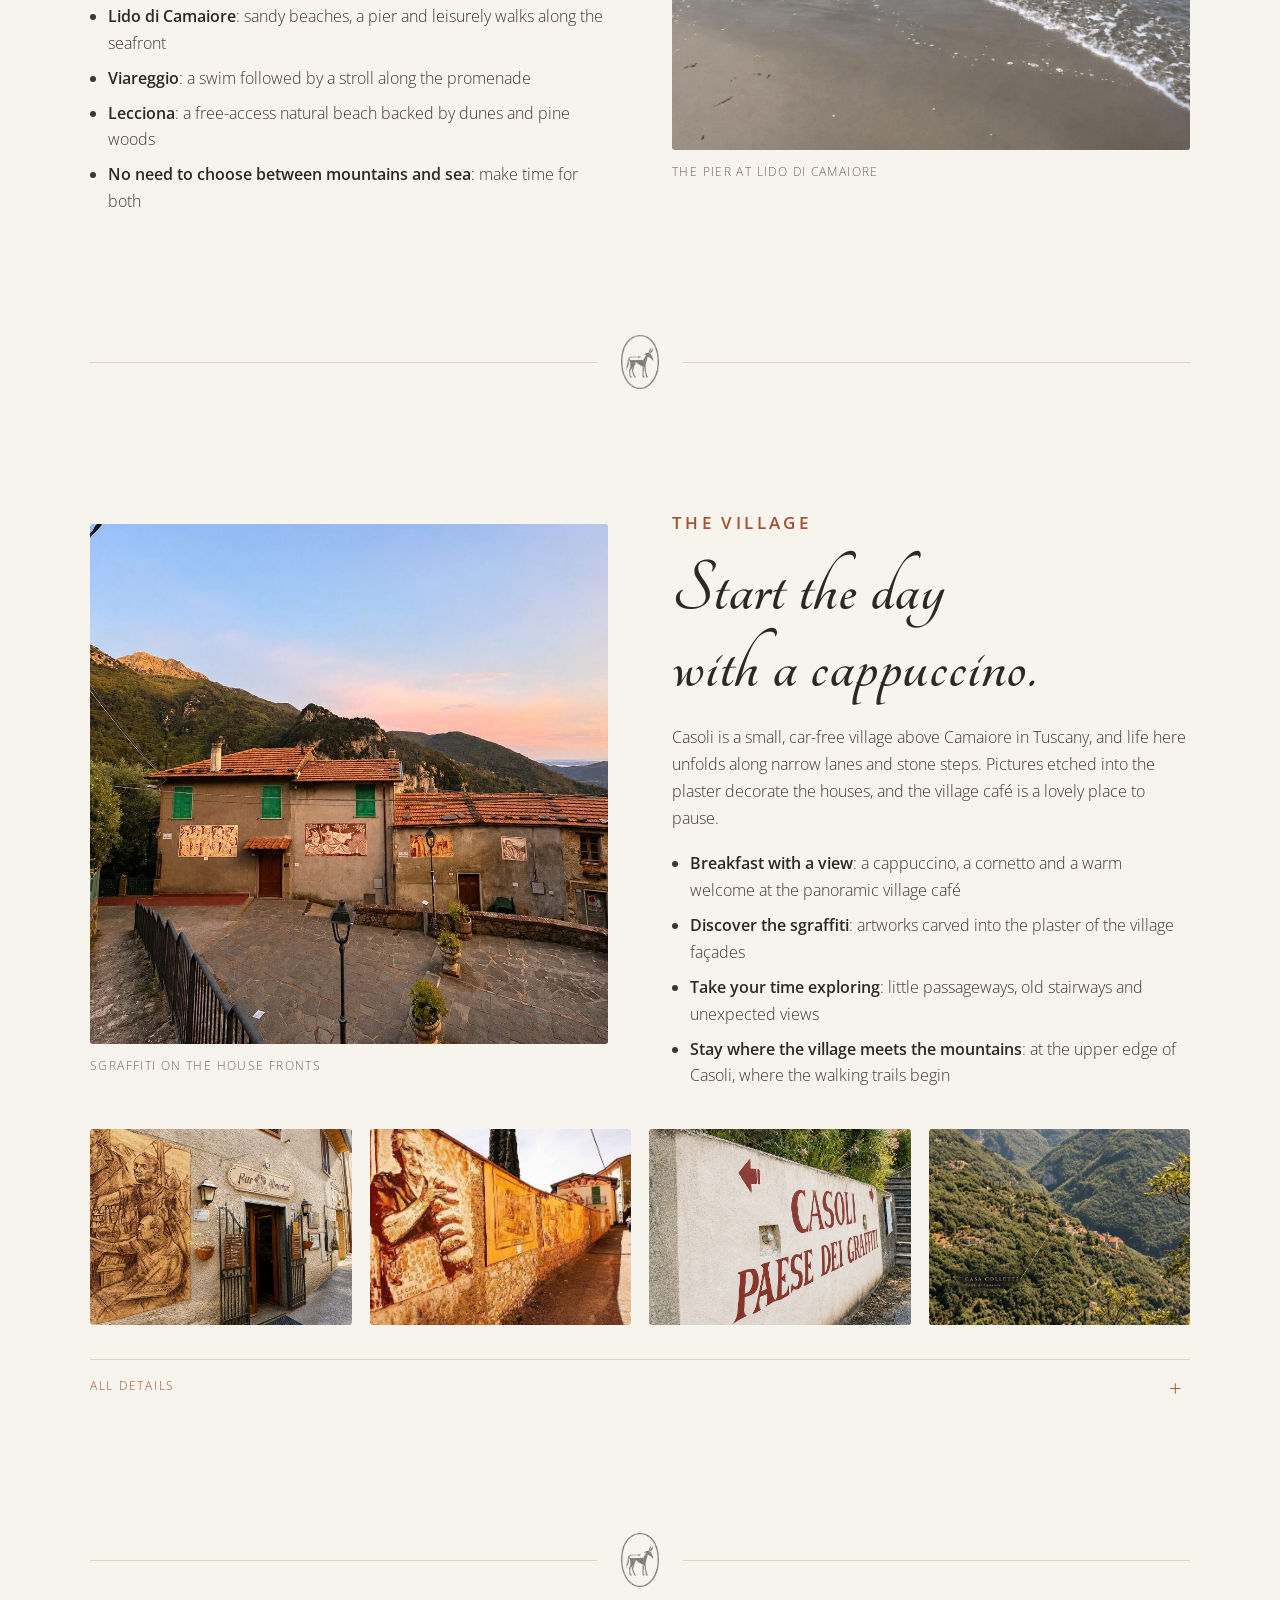
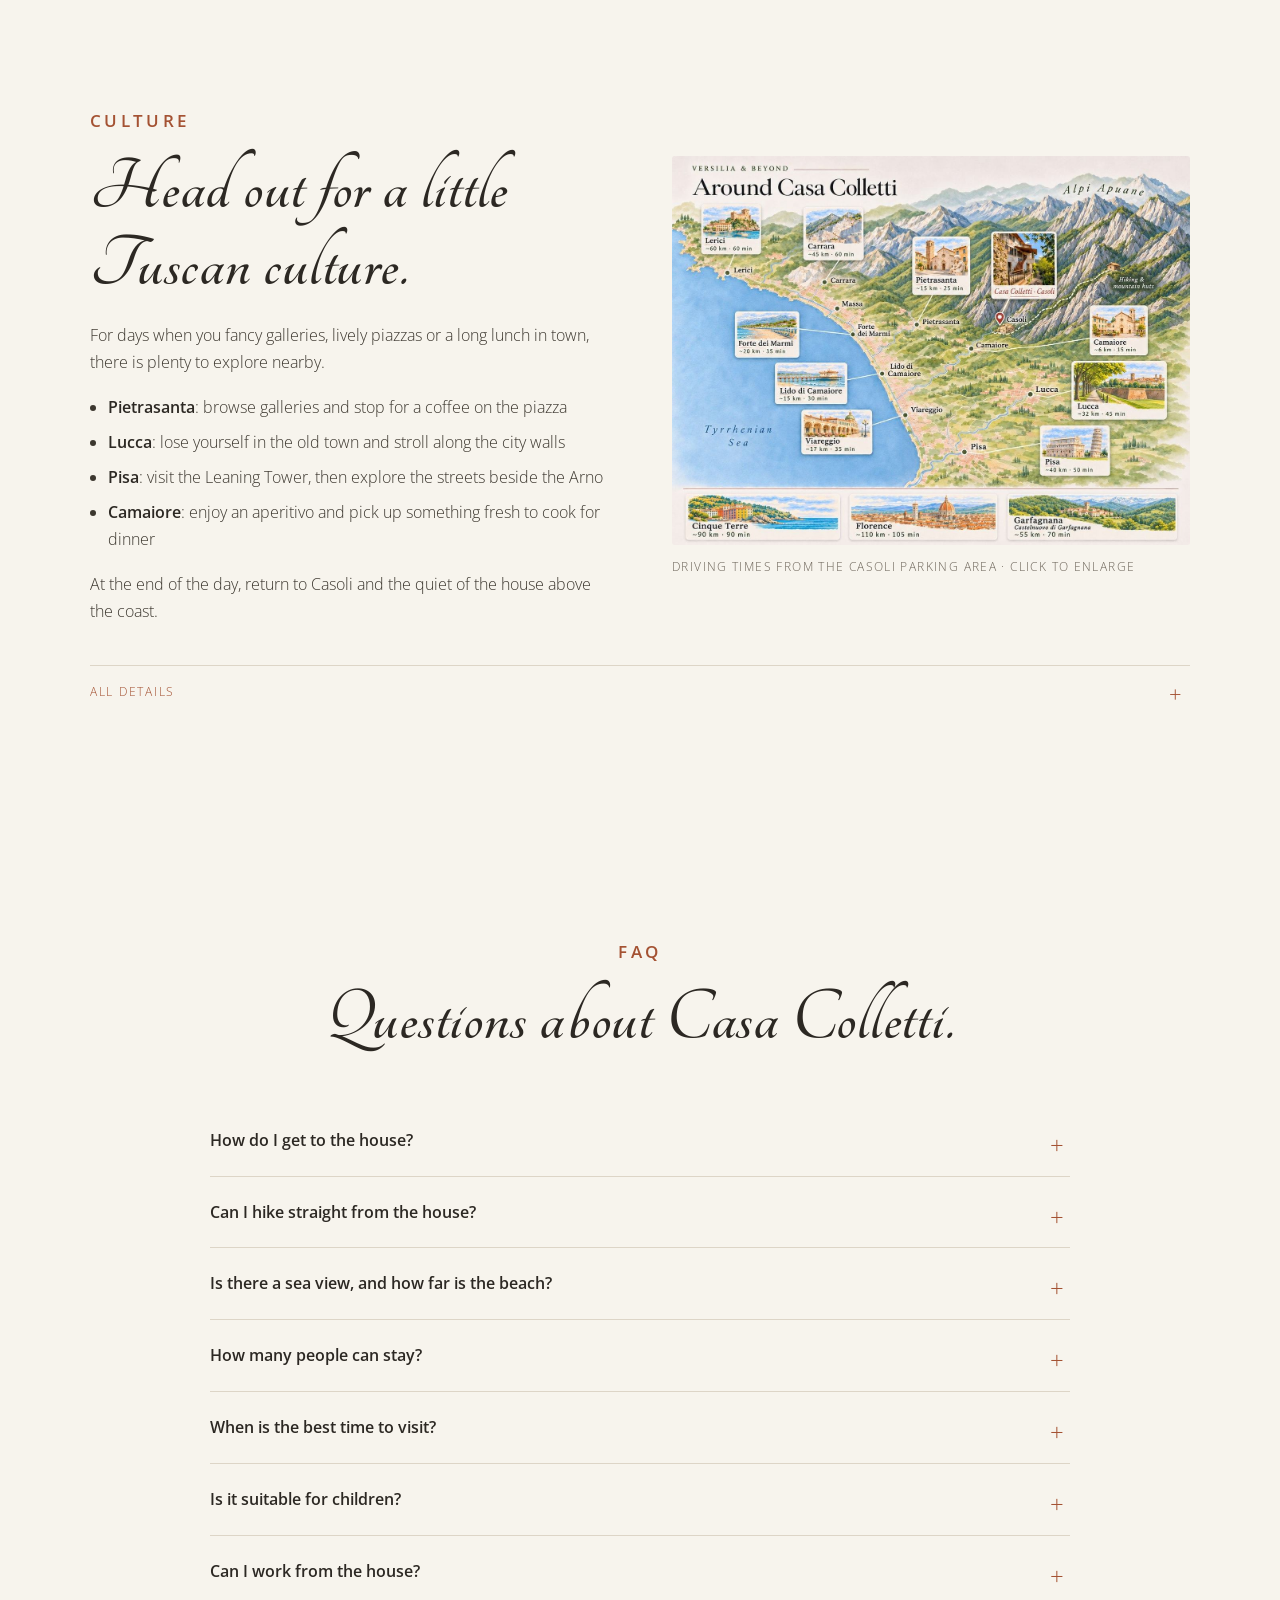
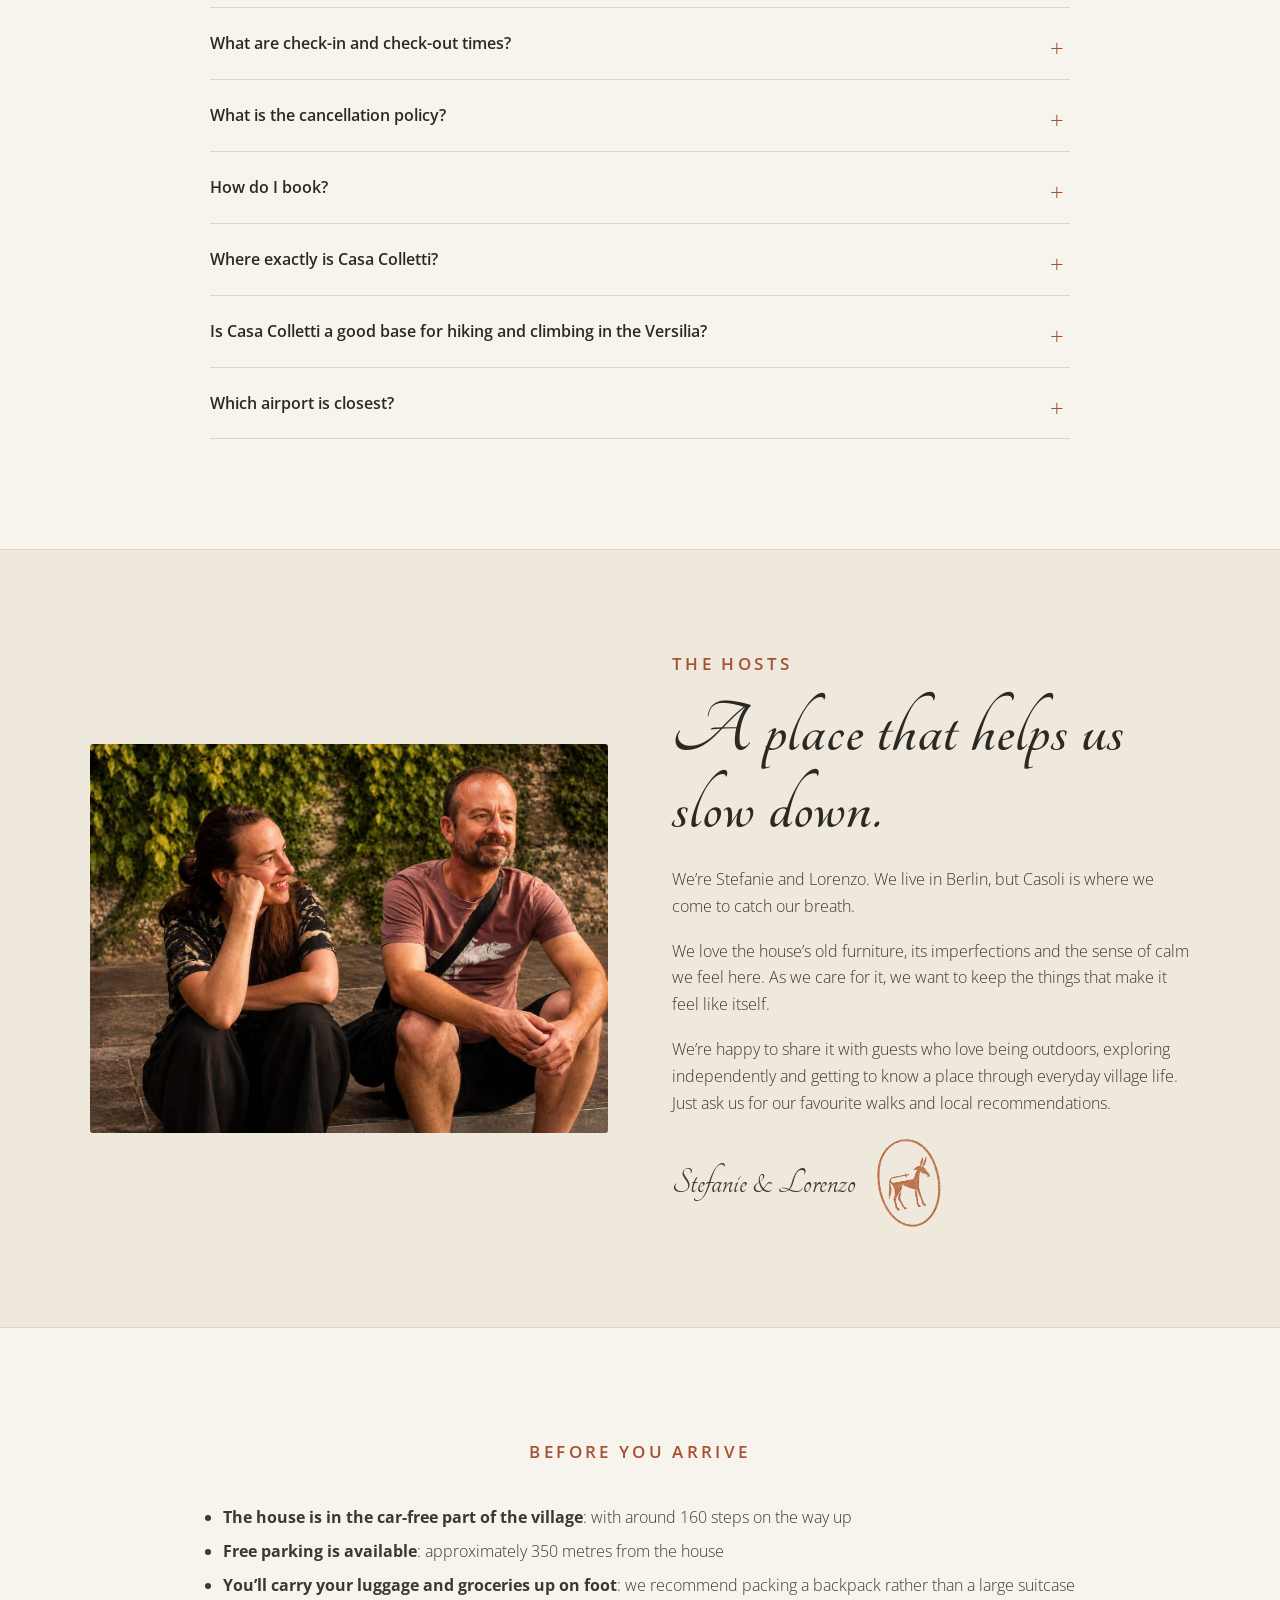
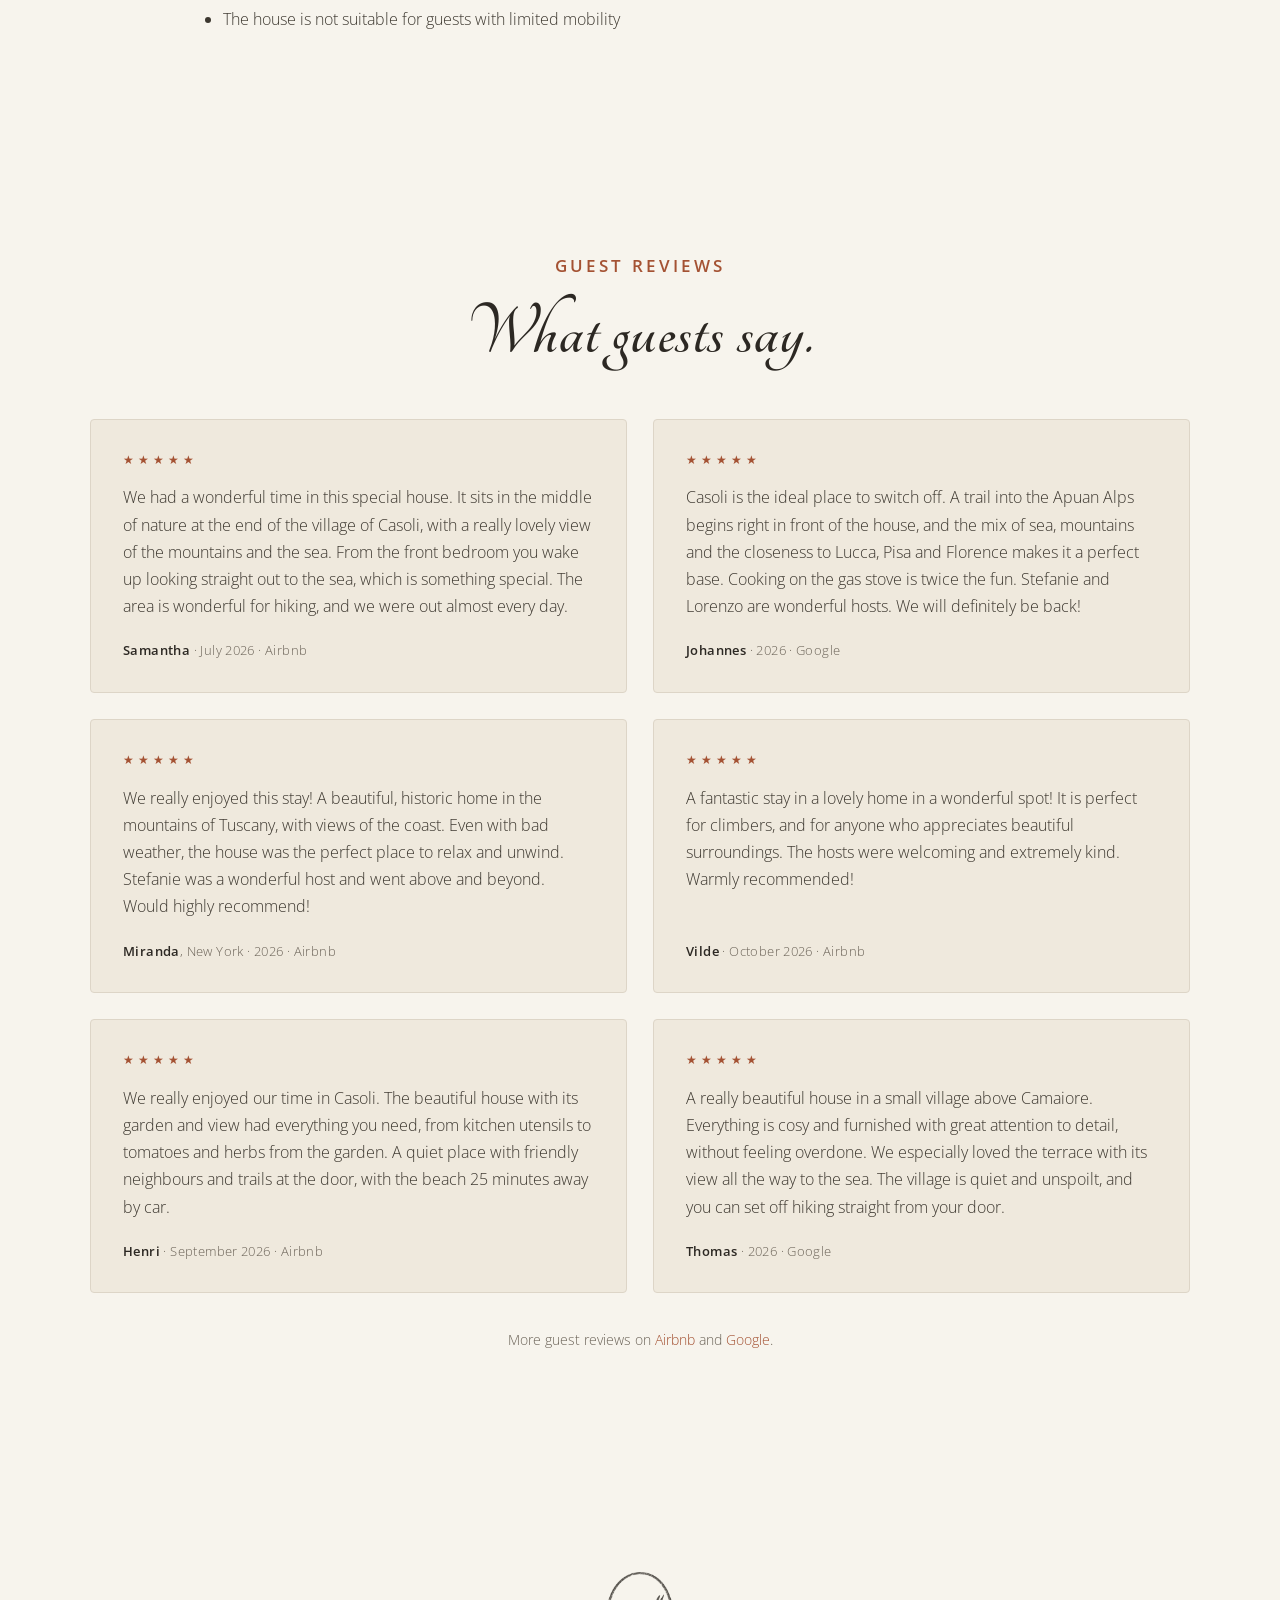
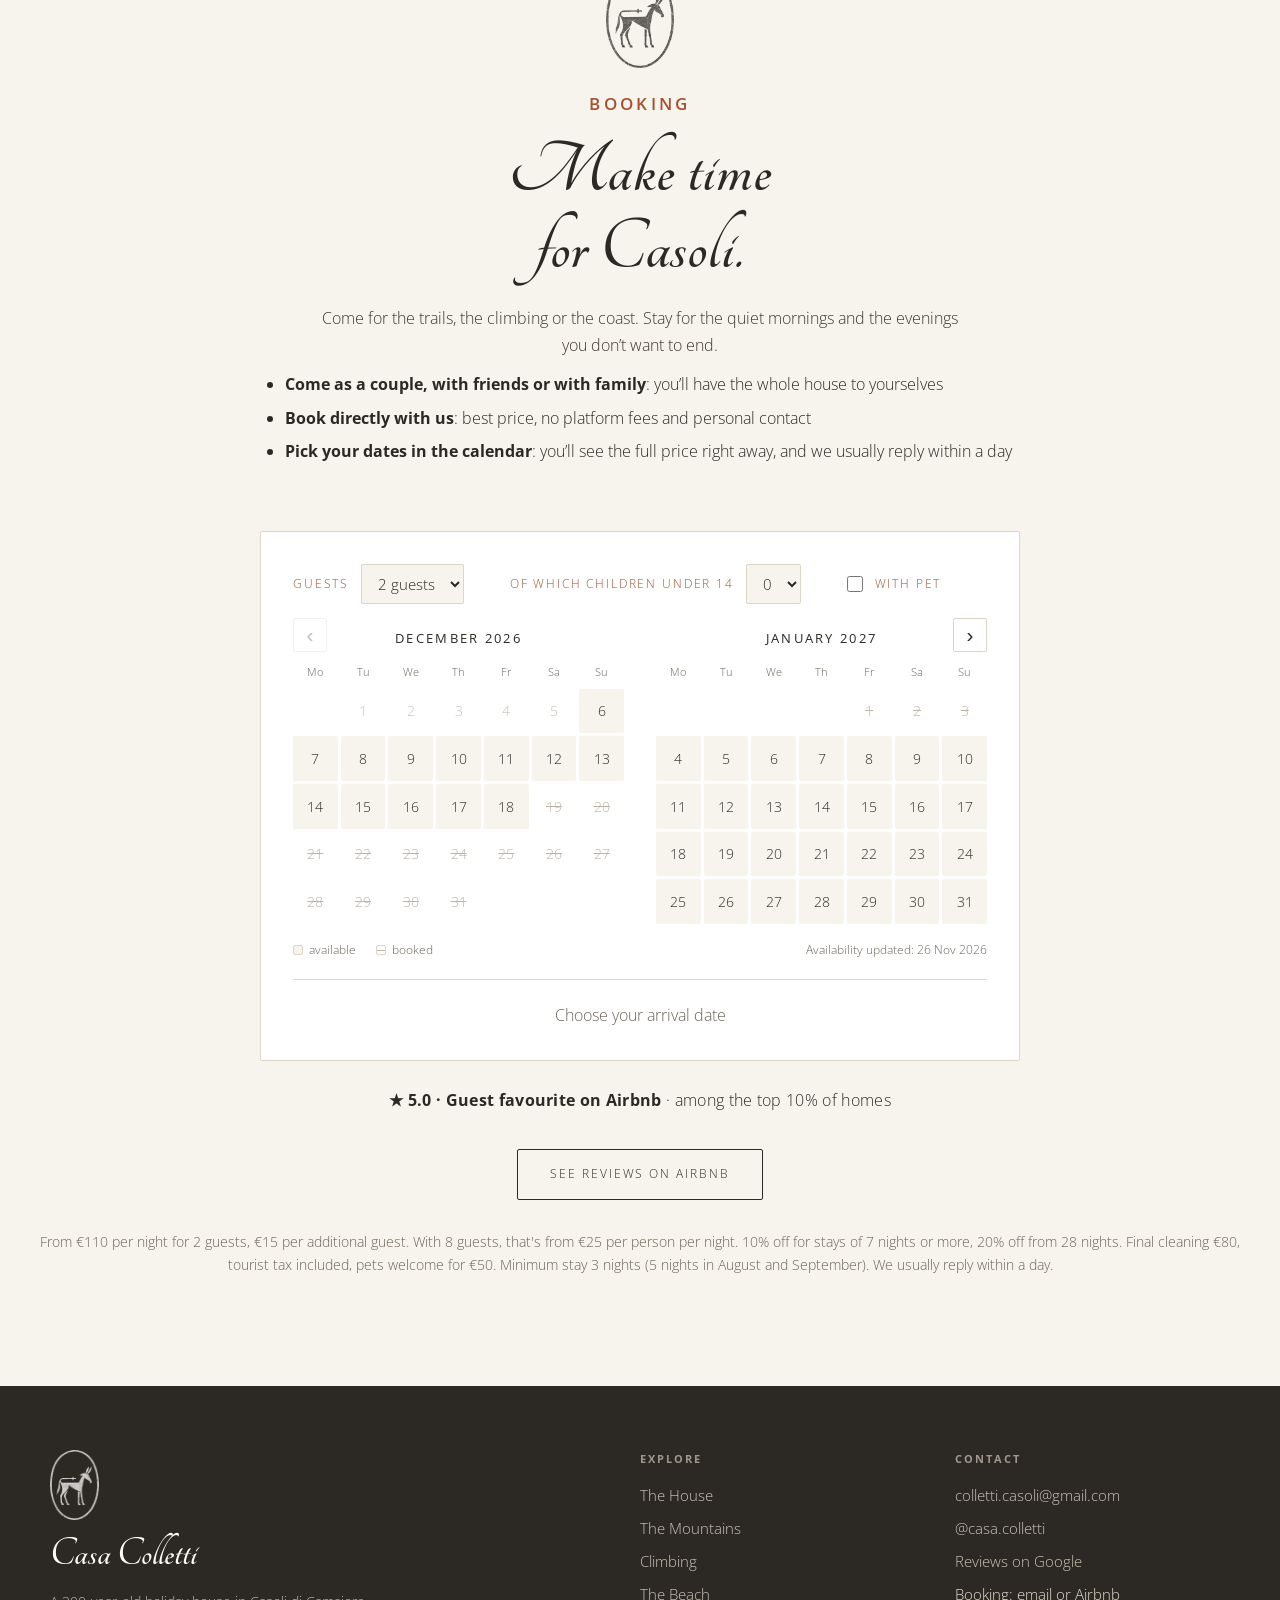
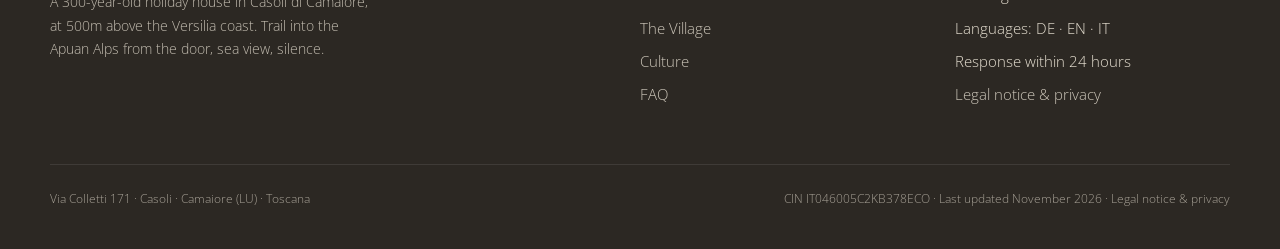
==== commit 0414a094: "Add files via upload" ====
--- a/index.html
+++ b/index.html
@@ -207,7 +207,7 @@
    "name": "How many people can stay?",
    "acceptedAnswer": {
     "@type": "Answer",
-    "text": "Up to 8 guests: three bedrooms with eight beds, 140m² on two floors, one bathroom with shower and bathtub plus a separate WC. The whole house, both terraces and the garden are just for you."
+    "text": "Up to 8 guests: three bedrooms with eight beds, 140m² on two floors, one full bathroom with shower, bathtub, toilet and bidet plus a second bathroom with toilet, bidet and washbasin. The whole house, both terraces and the garden are just for you."
    }
   },
   {
@@ -255,7 +255,7 @@
    "name": "How do I book?",
    "acceptedAnswer": {
     "@type": "Answer",
-    "text": "Just write to us at colletti.casoli@gmail.com with your dates, or book via Airbnb. The minimum stay is 3 nights. We usually reply within a day."
+    "text": "Pick your dates in the booking calendar above: you'll see the full price straight away and can send us your request. We usually reply within a day. You can also write to us at colletti.casoli@gmail.com. The minimum stay is 3 nights, 5 nights in August and September."
    }
   },
   {
@@ -684,7 +684,7 @@
       <p>Casa Colletti is a 300-year-old holiday home in Tuscany, rented as a whole to one group of up to 8 guests. We are looking after it with a light touch, keeping as much of its original character as possible. Old timber beams, antique furniture and the gentle wear of generations are all part of what makes it special.</p>
       <ul>
         <li><strong>140 m² of space, sleeping up to 8</strong></li>
-        <li><strong>3 bedrooms</strong>, one bathroom and a separate toilet</li>
+        <li><strong>3 bedrooms</strong>, a full bathroom and a second bathroom with toilet</li>
         <li><strong>Two terraces and a garden</strong></li>
         <li>A kitchen for cooking together, a washing machine, a dryer and a fireplace</li>
         <li><strong>Wi-Fi and a desk with two monitors</strong>: if you would like to work while you’re here</li>
@@ -701,7 +701,7 @@
     <div class="row"><span class="sk">Size</span><span class="sv">140 m²</span></div>
     <div class="row"><span class="sk">Floors</span><span class="sv">2</span></div>
     <div class="row"><span class="sk">Bedrooms</span><span class="sv">3</span></div>
-    <div class="row"><span class="sk">Bathrooms</span><span class="sv">1.5 (1 bathroom with shower &amp; bathtub, 1 separate WC with bidet)</span></div>
+    <div class="row"><span class="sk">Bathrooms</span><span class="sv">1.5 (1 bathroom with shower, bathtub, toilet &amp; bidet, 1 bathroom with toilet, bidet &amp; washbasin)</span></div>
     <div class="row"><span class="sk">Beds</span><span class="sv">8 beds / max. 8 guests</span></div>
     <div class="row"><span class="sk">Kitchen</span><span class="sv">Gas stove, dishwasher, extendable dining table</span></div>
     <div class="row"><span class="sk">Heating</span><span class="sv">Fireplace + gas boiler, radiators in every room</span></div>
@@ -927,13 +927,13 @@
     <details class="q"><summary>How do I get to the house?</summary><div class="a">Casa Colletti sits in the car-free heart of Casoli, and that is a big part of its charm. You park for free about 350m below the house and walk up around 160 steps, roughly 10 minutes. Luggage and groceries are carried up by hand, so a backpack is easier than a big suitcase. Because of the steps, the house is unfortunately not suitable for guests with limited mobility.</div></details>
     <details class="q"><summary>Can I hike straight from the house?</summary><div class="a">Yes! A trail starts right at the front door and takes you into the Apuan Alps nature park. You can leave the car where it is for the whole day.</div></details>
     <details class="q"><summary>Is there a sea view, and how far is the beach?</summary><div class="a">Yes, from the terrace you look out over the Versilia coast to the sea. Lido di Camaiore is about 30 minutes by car, Forte dei Marmi and Viareggio about 35 minutes.</div></details>
-    <details class="q"><summary>How many people can stay?</summary><div class="a">Up to 8 guests: three bedrooms with eight beds, 140m² on two floors, one bathroom with shower and bathtub plus a separate WC. The whole house, both terraces and the garden are just for you.</div></details>
+    <details class="q"><summary>How many people can stay?</summary><div class="a">Up to 8 guests: three bedrooms with eight beds, 140m² on two floors, one full bathroom with shower, bathtub, toilet and bidet plus a second bathroom with toilet, bidet and washbasin. The whole house, both terraces and the garden are just for you.</div></details>
     <details class="q"><summary>When is the best time to visit?</summary><div class="a">Casa Colletti is lovely all year round. Spring (April to early June) and autumn (September and October) are perfect for hiking, with mild days and clear views. In summer the beach is calling, and in winter the fireplace makes the house cosy.</div></details>
     <details class="q"><summary>Is it suitable for children?</summary><div class="a">Children are very welcome! If they can manage the 160 steps on their own, they will love the village and the trails. A pushchair cannot be taken up to the house, so a baby carrier is the better choice. There is no pool, but the natural pools in the Candalla valley are a wonderful alternative in summer.</div></details>
     <details class="q"><summary>Can I work from the house?</summary><div class="a">Yes. The WiFi is reliable, and there is a workspace with two monitors. Work in the morning, walk into the mountains in the afternoon.</div></details>
     <details class="q"><summary>What are check-in and check-out times?</summary><div class="a">Check-in is from 14:00, check-out until 12:00. We send you all the details for your arrival after booking. If you would like to arrive earlier or leave later, just ask and we will do our best.</div></details>
     <details class="q"><summary>What is the cancellation policy?</summary><div class="a">We know plans can change. If you cancel 14 days or more before arrival, you get a full refund. Between 14 and 7 days before arrival we charge 30% of the booking. Cancellations less than 7 days before arrival cannot be refunded.</div></details>
-    <details class="q"><summary>How do I book?</summary><div class="a">Just write to us at <a href="mailto:colletti.casoli@gmail.com">colletti.casoli@gmail.com</a> with your dates, or book via Airbnb. The minimum stay is 3 nights. We usually reply within a day.</div></details>
+    <details class="q"><summary>How do I book?</summary><div class="a">Pick your dates in the booking calendar above: you'll see the full price straight away and can send us your request. We usually reply within a day. You can also write to us at <a href="mailto:colletti.casoli@gmail.com">colletti.casoli@gmail.com</a>. The minimum stay is 3 nights, 5 nights in August and September.</div></details>
     <details class="q"><summary>Where exactly is Casa Colletti?</summary><div class="a">Casa Colletti is a holiday house in Casoli, a hill village in the municipality of Camaiore (province of Lucca, Tuscany), at 500m above the Versilia coast. The beach at Lido di Camaiore is about 30 minutes by car, Lucca about 45 minutes and Pisa about 50 minutes.</div></details>
     <details class="q"><summary>Is Casa Colletti a good base for hiking and climbing in the Versilia?</summary><div class="a">Yes. Trails into the Apuan Alps start at the front door, and the house sits in the middle of the Camaiorese climbing area with crags such as Cannelot, Pilastro di Setriana and San Rocchino. Some of them can be reached on foot from the village.</div></details>
     <details class="q"><summary>Which airport is closest?</summary><div class="a">Pisa airport is the closest, about 50 minutes by car. Florence airport is about 1 hour 30 minutes away. A car is useful for day trips, and you leave it at the free car park below the village.</div></details>
